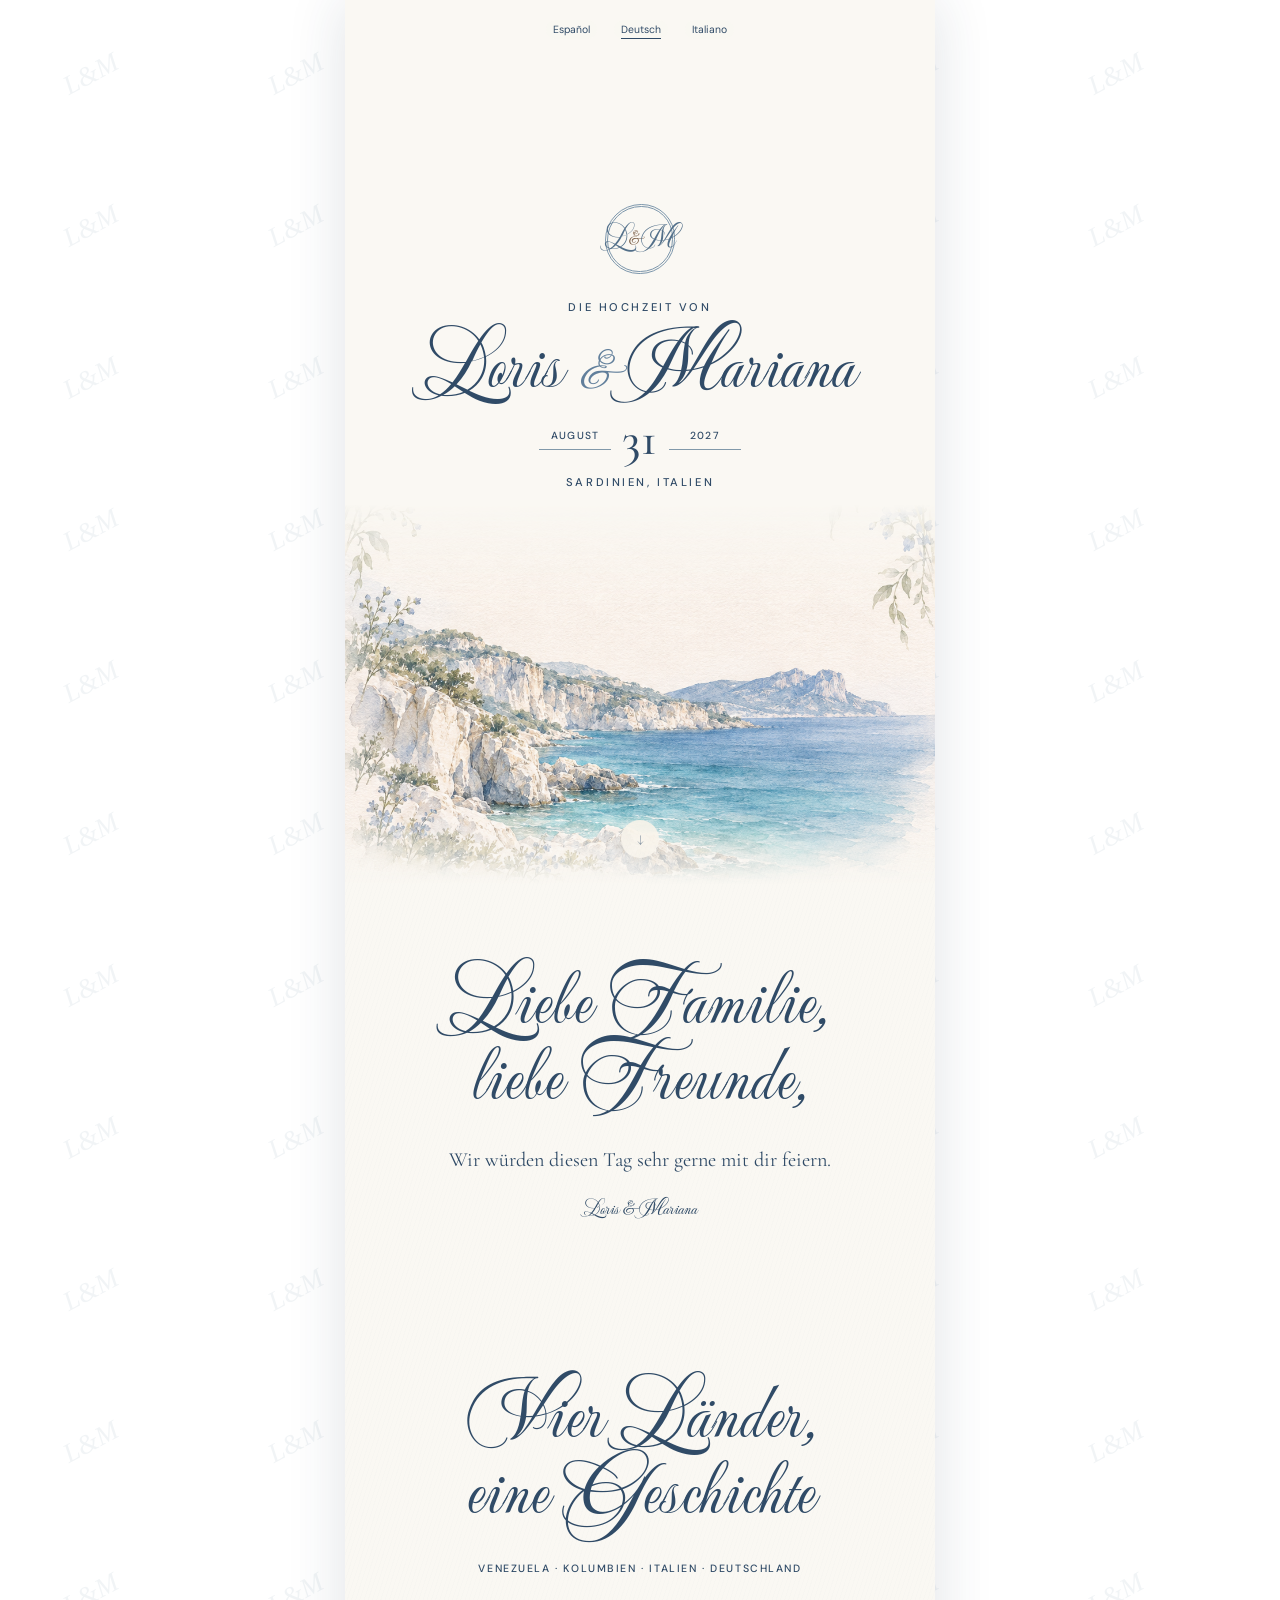
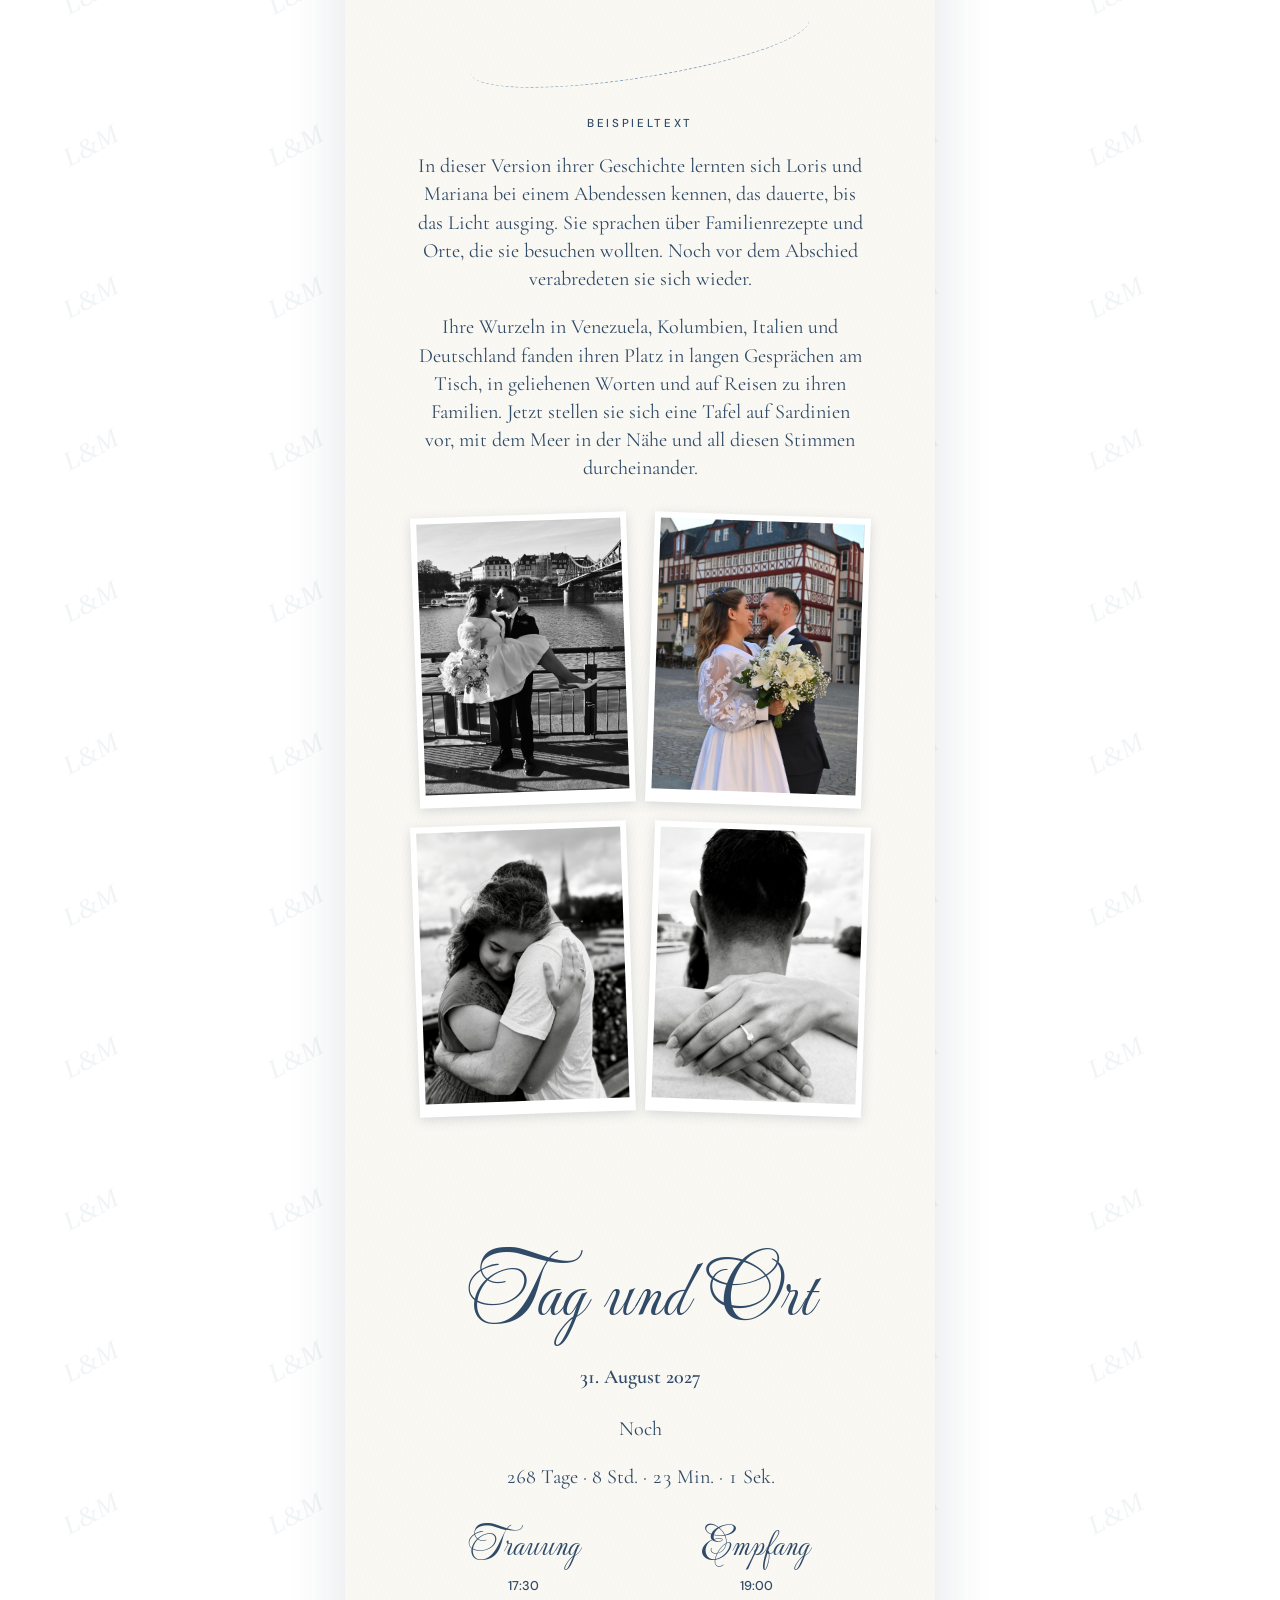
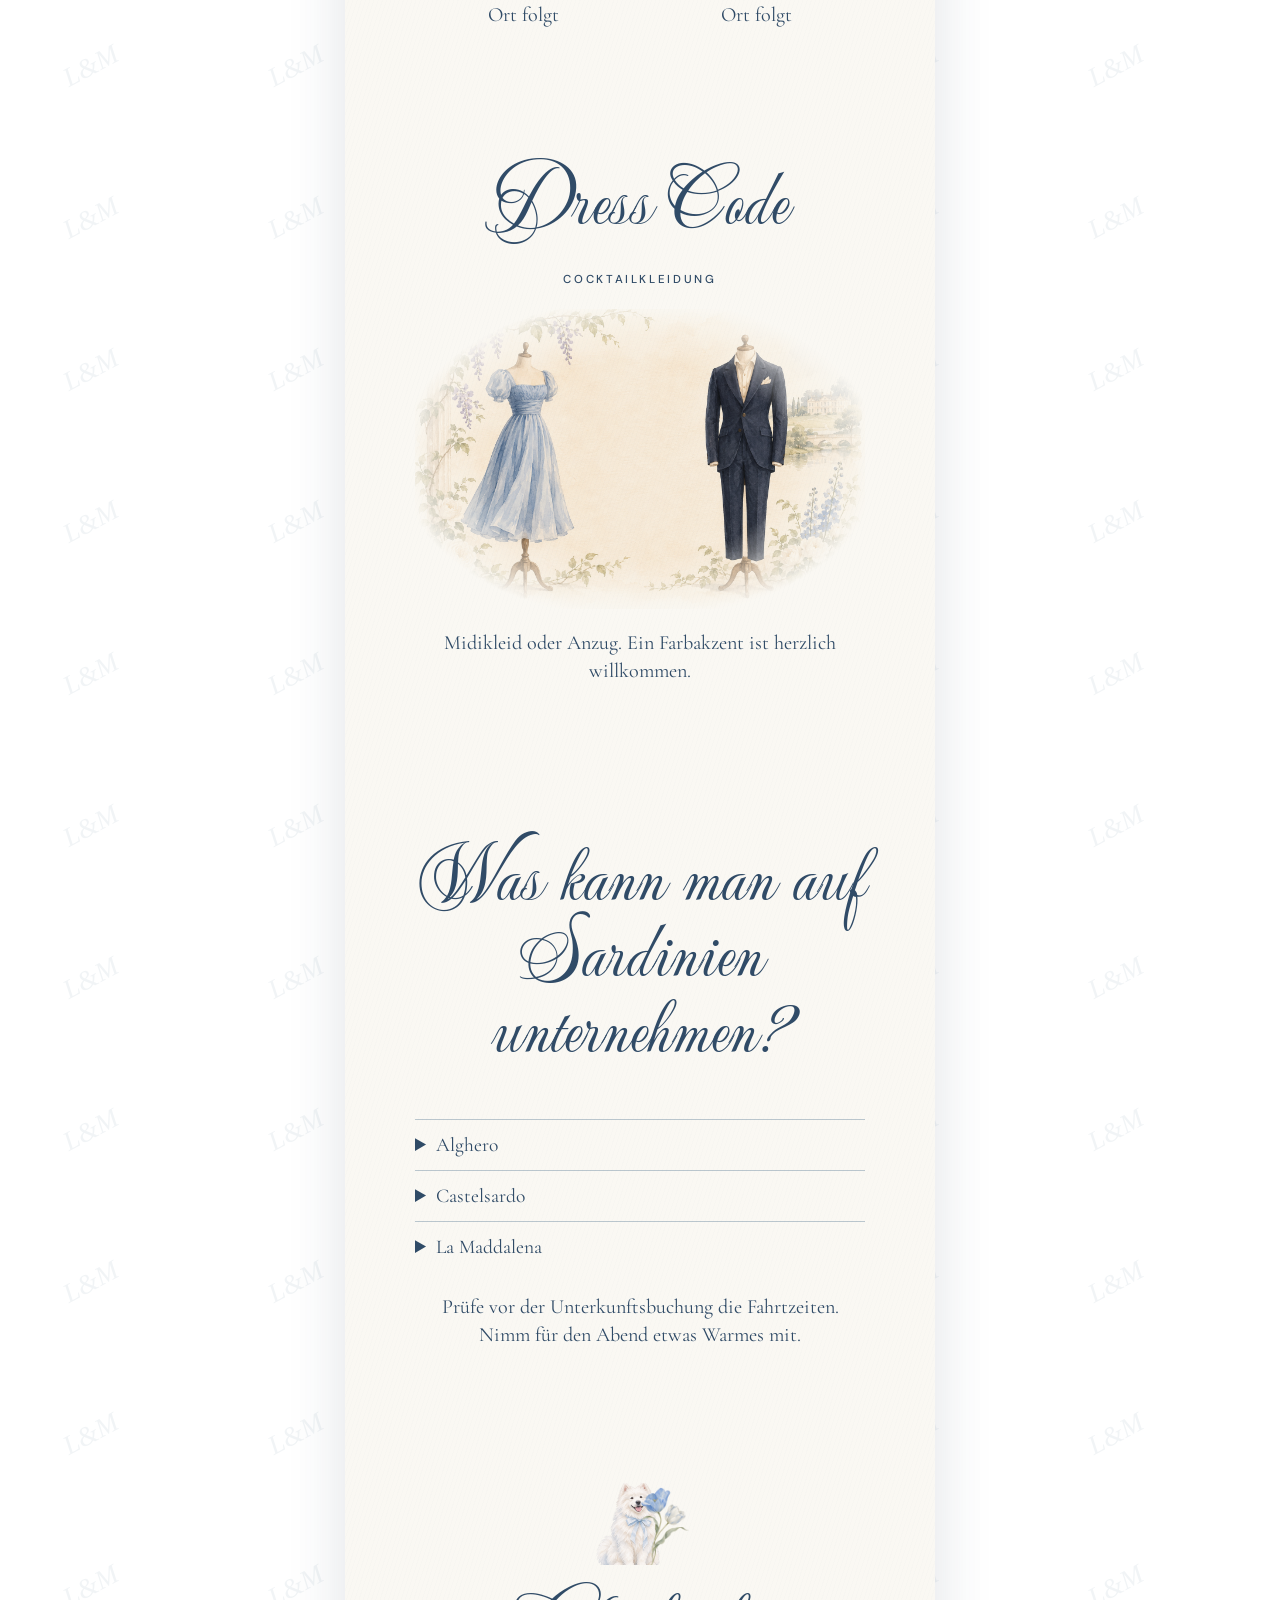
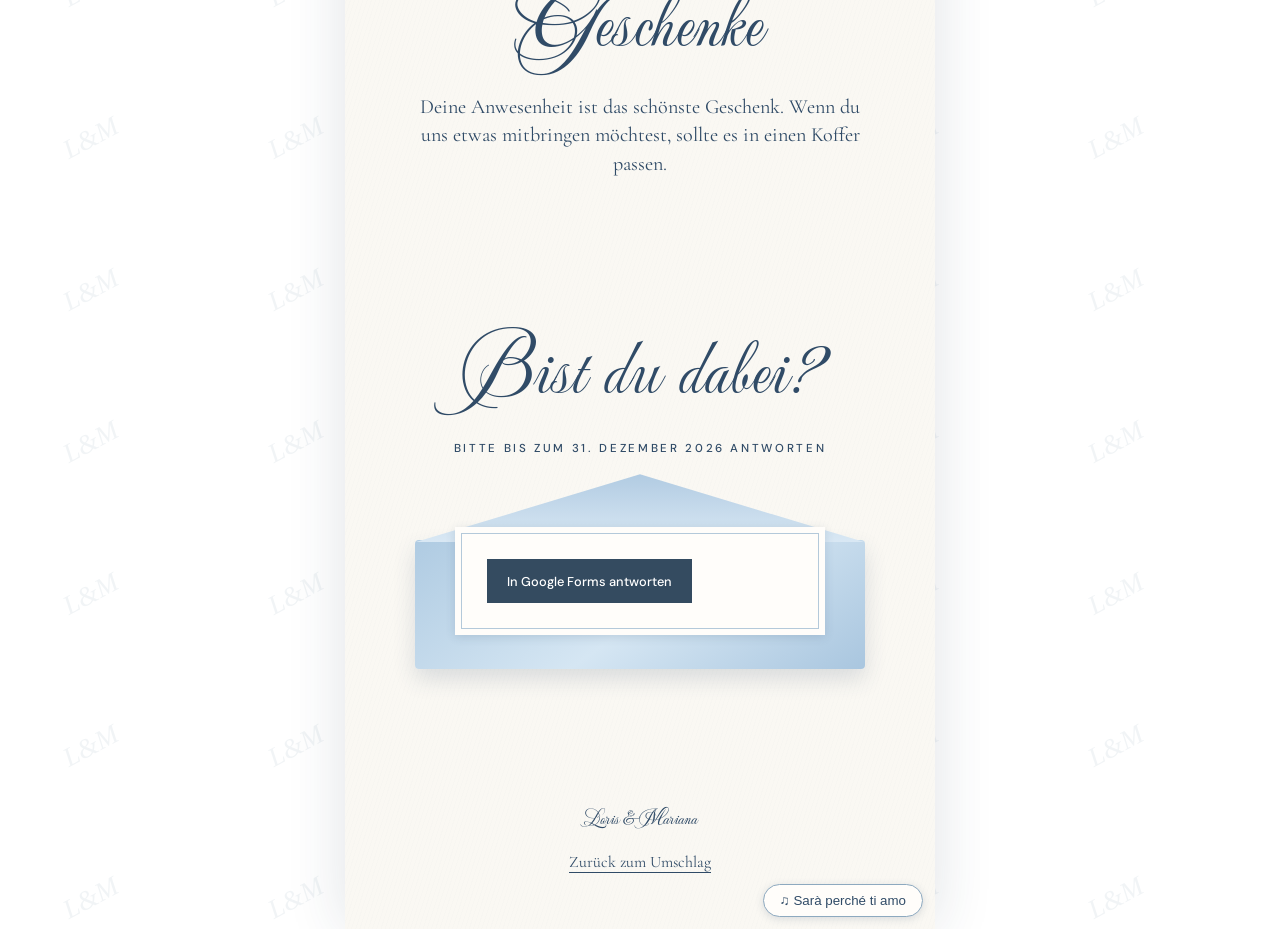
==== einladung.html @ e97ff47b "Publica la invitación de boda" ====
<!doctype html>
<html lang="de"><head><meta charset="utf-8"><meta name="viewport" content="width=device-width,initial-scale=1"><title>Loris &amp; Mariana</title><link rel="preconnect" href="https://fonts.googleapis.com"><link rel="preconnect" href="https://fonts.gstatic.com" crossorigin><link href="https://fonts.googleapis.com/css2?family=Mea+Culpa&amp;display=swap" rel="stylesheet"><link rel="stylesheet" href="estilo.css"><script src="boda-config.js" defer></script><script src="carta.js" defer></script></head>
<body><main class="letter">
<header class="hero"><nav class="languages" aria-label="ES · DE · IT"><a href="invitacion.html" lang="es">Español</a><a href="einladung.html" lang="de" aria-current="page">Deutsch</a><a href="invito.html" lang="it">Italiano</a></nav><div class="inscription"><p class="crest" aria-hidden="true">L<span class="monogram-amp">&amp;</span>M</p><p class="small">Die Hochzeit von</p><h1>Loris <i>&amp;</i> Mariana</h1><div class="date"><span>August</span><time datetime="2027-08-31">31</time><span>2027</span></div><p class="small">Sardinien, Italien</p></div><a class="scroll" href="#carta" aria-label="Einladung öffnen">↓</a></header>
<section class="panel opening-letter" id="carta"><h2>Liebe Familie, liebe Freunde,</h2><p>Wir würden diesen Tag sehr gerne mit dir feiern.</p><p class="signature">Loris &amp; Mariana</p></section>
<section class="panel story"><h2>Vier Länder, eine Geschichte</h2><p class="places">Venezuela · Kolumbien · Italien · Deutschland</p><div class="flight" aria-hidden="true"><img src="avion.png" alt=""></div><p class="small">Beispieltext</p><p>In dieser Version ihrer Geschichte lernten sich Loris und Mariana bei einem Abendessen kennen, das dauerte, bis das Licht ausging. Sie sprachen über Familienrezepte und Orte, die sie besuchen wollten. Noch vor dem Abschied verabredeten sie sich wieder.</p><p>Ihre Wurzeln in Venezuela, Kolumbien, Italien und Deutschland fanden ihren Platz in langen Gesprächen am Tisch, in geliehenen Worten und auf Reisen zu ihren Familien. Jetzt stellen sie sich eine Tafel auf Sardinien vor, mit dem Meer in der Nähe und all diesen Stimmen durcheinander.</p><div class="album"><figure><img loading="lazy" src="pareja-1.jpeg" alt="Loris &amp; Mariana"></figure><figure><img loading="lazy" src="pareja-2.jpeg" alt="Loris &amp; Mariana"></figure><figure><img loading="lazy" src="pareja-3.jpeg" alt="Loris &amp; Mariana"></figure><figure><img loading="lazy" src="pareja-4.jpeg" alt="Der Verlobungsring"></figure></div></section>
<section class="panel"><h2>Tag und Ort</h2><p class="event-date"><time datetime="2027-08-31">31. August 2027</time></p><p class="count-heading">Noch</p><p id="countdown" data-units="Tage|Std.|Min.|Sek." data-ended="Heute ist es so weit!"></p><div class="event-pair"><section><h3>Trauung</h3><time datetime="17:30">17:30</time><p>Ort folgt</p></section><section><h3>Empfang</h3><time datetime="19:00">19:00</time><p>Ort folgt</p></section></div></section>
<section class="panel"><h2>Dress Code</h2><p class="small">Cocktailkleidung</p><img class="painting" loading="lazy" src="coctel.png" alt="Cocktailkleidung"><p>Midikleid oder Anzug. Ein Farbakzent ist herzlich willkommen.</p></section>
<section class="panel"><h2>Was kann man auf Sardinien unternehmen?</h2><img class="painting" loading="lazy" src="cerdena.png" alt="Castelsardo"><details><summary>Alghero</summary><p>Spaziere durch Algheros Altstadt und an der Stadtmauer entlang.</p></details><details><summary>Castelsardo</summary><p>Besuche die Burg der Doria und den Strand von Lu Bagnu.</p></details><details><summary>La Maddalena</summary><p>Nimm dir einen Tag für die Inselgruppe. Prüfe vorher die Fährverbindungen ab Palau.</p></details><p>Prüfe vor der Unterkunftsbuchung die Fahrtzeiten. Nimm für den Abend etwas Warmes mit.</p></section>
<section class="panel gifts"><div class="lorenzo"><img src="samoyedo.png" alt="Lorenzo"><img src="tulipanes.png" alt=""></div><h2>Geschenke</h2><p>Deine Anwesenheit ist das schönste Geschenk. Wenn du uns etwas mitbringen möchtest, sollte es in einen Koffer passen.</p></section>
<section class="panel" id="rsvp"><h2>Bist du dabei?</h2><p class="small">Bitte bis zum 31. Dezember 2026 antworten</p><div class="reply-envelope"><div id="reply" class="rsvp-card"><p id="rsvp-guest" hidden></p><p id="rsvp-capacity" data-single="Einladung für eine Person" data-double="Einladung für zwei Personen"></p><a class="paper-button" id="rsvp-link" hidden>In Google Forms antworten</a><p id="reply-status">Das Formular ist verfügbar, sobald es mit Google verbunden ist.</p></div></div></section>
<footer class="panel"><p class="signature">Loris &amp; Mariana</p><a href="index.html">Zurück zum Umschlag</a></footer>
<aside class="music-inline" id="music">
  <button type="button" id="music-toggle" aria-pressed="false" aria-label="Musik" hidden><span aria-hidden="true">♫</span> Sarà perché ti amo</button>
  <audio id="soundtrack" preload="none"></audio>
</aside></main></body></html>
---- estilo.css ----
@import url('https://fonts.googleapis.com/css2?family=Explora&display=swap');
@import url('https://fonts.googleapis.com/css2?family=Cormorant+Garamond:ital,wght@0,400;0,500;1,400;1,500&family=DM+Sans:wght@400;500&display=swap');
:root { --ink:#344b60; --cream:#f8f2e7; --blue:#dce9f3; --serif:"Cormorant Garamond",Georgia,serif; --sans:"DM Sans",Arial,sans-serif; }
* { box-sizing:border-box; }
html { scroll-behavior:smooth; }
body { margin:0; min-height:100svh; color:var(--ink); background:radial-gradient(ellipse at 50% 22%,#f9f5eb,#deded5); font-family:var(--serif); }
a { color:inherit; text-underline-offset:5px; }
a:focus-visible,summary:focus-visible { outline:2px solid #3e5771; outline-offset:6px; }
.cover-page { display:grid; place-items:center; padding:18px; overflow:hidden; }
.envelope { position:relative; width:min(100%,calc((100svh - 36px)*.667),510px); aspect-ratio:2/3; background:#c0d5e6 url('sobre.png') center/cover; box-shadow:0 22px 75px #2b455540; animation:arrive .8s both; transition:transform .7s cubic-bezier(.35,.04,.28,1),opacity .68s ease; }
.skip { position:absolute; top:18px; right:17px; color:#263e55; background:#f9f5ebc9; padding:9px 11px; font: .6rem var(--sans); letter-spacing:.13em; text-transform:uppercase; text-decoration:none; z-index:1; }
.opening { position:absolute; inset:0; display:block; text-decoration:none; }
.seal { position:absolute; left:50%; top:56%; translate:-50% -50%; width:clamp(64px,19%,106px); aspect-ratio:1; display:grid; place-content:center; grid-auto-flow:column; align-items:center; border:4px double #7d9cb5; border-radius:47% 53% 49% 46%; background:radial-gradient(circle at 30% 20%,#d9e6ef,#a6bfd3 65%,#789ab5); color:#39566e; box-shadow:0 5px 12px #344b6066,inset 0 0 0 5px #bad0df; font-size:clamp(1.4rem,5vw,2.3rem); font-style:italic; rotate:-8deg; transition:scale .3s,opacity .4s,rotate .45s; }
.seal span { font-size:.55em; padding-inline:.06em; }
.opening:hover .seal,.opening:focus-visible .seal { scale:1.08; }
.caption { position:absolute; top:70%; left:50%; translate:-50% 0; white-space:nowrap; background:#f8f2e7c9; border:1px solid #f8f2e7; padding:8px 15px; font:500 .66rem var(--sans); text-transform:uppercase; letter-spacing:.17em; }
.opening-now .envelope { transform:scale(1.17) translateY(6%); opacity:0; }
.opening-now .seal { scale:1.4; rotate:12deg; opacity:0; }
.letter { max-width:590px; margin:auto; background:var(--cream); box-shadow:0 0 55px #253b5024; animation:unfold .9s cubic-bezier(.2,.65,.22,1) both; }
.hero { position:relative; aspect-ratio:2/3; text-align:center; background:var(--cream) url('jardin.png') center/cover; container-type:inline-size; }
.inscription { position:absolute; top:23%; inset-inline:5%; animation:arrive 1s .17s both; }
.crest { margin:0 auto .9em; display:grid; place-content:center; width:2.6em; aspect-ratio:1; border:3px double #7d97ac; border-radius:52% 48% 50% 49%; font-size:clamp(1.2rem,5cqw,2rem); color:#526f89; }
.small { font:500 clamp(.58rem,1.9cqw,.72rem)/1.5 var(--sans); text-transform:uppercase; letter-spacing:.23em; }
h1 { margin:.08em 0 .21em; font-size:clamp(2.55rem,12cqw,4.9rem); font-weight:500; line-height:.95; }
h1 i { font-size:.66em; color:#617f9b; }
.date { display:flex; justify-content:center; align-items:center; gap:1em; font:500 clamp(.57rem,1.75cqw,.74rem) var(--sans); letter-spacing:.13em; text-transform:uppercase; }
.date span { min-width:7em; padding-bottom:.6em; border-bottom:1px solid #8199aa; }
.date time { font:500 clamp(2rem,8cqw,3.1rem)/1 var(--serif); }
.scroll { position:absolute; bottom:3%; left:50%; translate:-50%; display:grid; place-content:center; width:38px; aspect-ratio:1; border-radius:50%; background:#f8f2e7e8; text-decoration:none; }
.panel { position:relative; padding:clamp(45px,12vw,80px) clamp(24px,9vw,70px); text-align:center; border-top:1px solid #7d97ac55; }
.panel::after { content:""; position:absolute; inset:10px; border:1px solid #7895ad55; pointer-events:none; }
.panel h2 { font-size:clamp(2.45rem,8vw,3.7rem); font-weight:500; line-height:.95; margin:.22em 0 .43em; }
.panel p:not(.small,.crest) { font-size:1.26rem; line-height:1.4; }
.blue { background:var(--blue); }
.signature { font-style:italic; }
.schedule { margin:1.8rem auto 0; max-width:285px; font-size:1.23rem; }
.schedule div { display:grid; grid-template-columns:4em 1fr; padding:.65em 0; border-top:1px solid #67849c70; text-align:left; }
.schedule dd { margin:0; }
details { border-top:1px solid #67849c70; padding:13px 0; text-align:left; }
summary { cursor:pointer; font-size:1.22rem; }
@keyframes arrive { from { opacity:0; transform:translateY(12px); } to { opacity:1; transform:none; } }
@keyframes unfold { from { opacity:0; transform:translateY(38px) scale(.97); } to { opacity:1; transform:none; } }
@supports (animation-timeline: view()) {
  .panel > * { animation:arrive linear both; animation-timeline:view(); animation-range:entry 0% cover 25%; }
}
@media (prefers-reduced-motion:reduce) { *,*::before,*::after { animation:none!important; transition:none!important; scroll-behavior:auto!important; } }

.envelope { animation-fill-mode:backwards; perspective:850px; }
.envelope::before { content:""; position:absolute; inset:0; pointer-events:none; background:url('sobre.png') center/cover; clip-path:polygon(0 0,100% 0,100% 23%,50% 57%,0 23%); transform-origin:50% 0; transition:transform .68s cubic-bezier(.4,.05,.22,1),filter .68s; }
.envelope::after { content:""; position:absolute; inset:0; pointer-events:none; z-index:-1; background:url('jardin.png') center/cover; clip-path:polygon(0 0,100% 0,100% 23%,50% 57%,0 23%); opacity:0; transition:opacity .35s; }
.opening-now .envelope::before { transform:rotateX(105deg); filter:brightness(1.08); }
.opening-now .envelope::after { opacity:1; }

.cover-page { background:#fff; padding:clamp(22px,6vw,70px); }
.envelope {
  width:min(100%,calc((100svh - clamp(44px,12vw,140px)) * .667),460px);
  min-width:min(100%,180px);
  border-radius:4px;
}
.envelope::before { border-radius:inherit; }
.story { background:linear-gradient(#f8f2e7,#edf3f8 48%,#f8f2e7); }
.flight { position:relative; width:min(320px,100%); height:115px; margin:0 auto; }
.flight::before {
  content:""; position:absolute; inset:24% 12% 22%;
  border-bottom:1px dashed #8aa6bf; border-radius:50%; transform:rotate(-9deg);
}
.flight img {
  position:absolute; top:0; left:0; width:35%; height:100%; object-fit:contain;
  animation:fly 8s ease-in-out infinite;
}
@keyframes fly {
  0%,100% { transform:translate(18%,20%) rotate(-9deg); }
  48%,55% { transform:translate(168%,-12%) rotate(-11deg); }
}
.panel .places { font:500 .67rem/1.7 var(--sans); text-transform:uppercase; letter-spacing:.16em; }
.companion { background:radial-gradient(ellipse at 50% 52%,#e3edf5,var(--cream) 66%); }
.samoyed { margin:0 auto; width:min(250px,80%); }
.samoyed img {
  display:block; width:100%; height:auto; transform-origin:50% 92%;
  animation:breathe 4.5s ease-in-out infinite;
}
@keyframes breathe {
  0%,100% { transform:scale(1) rotate(-1deg); }
  50% { transform:scale(1.018,1.028) rotate(2deg); }
}

body,.cover-page {
  background:#fff url("data:image/svg+xml,%3Csvg xmlns='http://www.w3.org/2000/svg' width='205' height='152'%3E%3Ctext x='60' y='89' transform='rotate(-28 77 74)' fill='%23617f9b' fill-opacity='.085' font-family='Georgia' font-style='italic' font-size='27'%3EL%26amp;M%3C/text%3E%3C/svg%3E");
}
.envelope { width:min(100%,calc((100svh - 46px) * 1.5),670px); aspect-ratio:3/2; }
.seal { width:clamp(46px,15%,95px); top:57%; }
.caption { top:76%; }
.flight { width:100%; overflow:hidden; --plane-width:clamp(65px,25%,112px); }
.flight img { width:var(--plane-width); left:calc(-1 * var(--plane-width)); animation:flight-pass 2.4s linear infinite; }
@keyframes flight-pass {
  from { left:calc(-1 * var(--plane-width)); transform:translateY(14px) rotate(-6deg); }
  to { left:100%; transform:translateY(-13px) rotate(-6deg); }
}
.gifts .little-dog { position:absolute; right:8%; top:15px; width:clamp(52px,14vw,87px); transform-origin:50% 92%; animation:breathe 4.5s ease-in-out infinite; }
.painting { display:block; width:100%; height:auto; margin:20px auto; mix-blend-mode:multiply; }
#reply { margin:1.5rem auto 0; max-width:370px; text-align:left; }
#reply label { display:block; margin:.75rem 0; font-size:1.14rem; }
#reply input:not([type=radio]), #reply textarea { display:block; width:100%; margin-top:.3rem; padding:.7rem; border:1px solid #7895ad; color:inherit; background:#fffdf8; font:1rem var(--sans); }
#reply fieldset { border:1px solid #7895ad; }
.paper-button { cursor:pointer; padding:.85rem 1.25rem; color:#fff; background:#344b60; border:0; font:500 .8rem var(--sans); }
#reply #reply-status { font-size:.9rem; font-family:var(--sans); }
#player iframe { display:block; border:0; width:100%; height:152px; margin:.8rem 0; }
@media (prefers-reduced-motion:reduce) { .flight img { left:calc(50% - var(--plane-width)/2); } }

.envelope,.envelope::before { background-image:url('sobre-horizontal.png'); }
.envelope::before,.envelope::after { clip-path:polygon(0 0,100% 0,50% 59%); }
.gifts .little-dog { top:37px; right:clamp(12px,9%,54px); animation:peek 5s ease-in-out infinite; }
@keyframes peek {
  0%,100% { transform:translate(2px,3px) rotate(4deg); }
  48% { transform:translate(-5px,-3px) rotate(-7deg) scale(1.025); }
}

:root { --cream:#fbfaf7; --ink:#304b67; }
.hero { background-color:#eaf3fc; background-blend-mode:soft-light; }
.inscription h1 { font-size:clamp(2.45rem,11cqw,4.6rem); }
.letter { background:#fbfaf7; }
.languages { display:flex; flex-wrap:wrap; justify-content:center; gap:.7rem 1.5rem; padding:1rem; border-bottom:1px solid #86a4bc55; }
.languages a { font:.73rem var(--sans); text-decoration:none; }
.languages [aria-current] { text-decoration:underline; }
.panel,.panel.blue,.panel.story {
  background:radial-gradient(ellipse at 2% 0%,#dae9f48c,transparent 51%),
    radial-gradient(ellipse at 100% 98%,#dcecf78c,transparent 56%),
    repeating-linear-gradient(108deg,#637c9405 0 1px,transparent 1px 4px),#fbfaf7;
  border-top:0;
  overflow:hidden;
}
.panel::after { inset:0 13px; border-block:0; }
.panel::before {
  content:""; position:absolute; top:12px; left:16px; width:76px; height:104px;
  background:url('tulipanes.png') center/contain no-repeat; pointer-events:none;
  opacity:.65; transform-origin:50% 85%; animation:sway 7s ease-in-out infinite;
}
.panel:nth-of-type(even)::before { left:auto; right:16px; animation-delay:-3s; }
.panel > :not(.flight,.lorenzo) { position:relative; }
.panel h2 { font-style:italic; }
.panel h3 { font-size:1.9rem; font-weight:500; margin-top:1.4em; }
.panel p.places { font:500 .66rem/1.6 var(--sans); letter-spacing:.15em; }
.album { display:grid; grid-template-columns:repeat(2,minmax(0,1fr)); gap:clamp(9px,3vw,19px); margin:2rem 0 .4rem; }
.album figure { margin:0; padding:6px 6px 13px; background:#fff; box-shadow:0 3px 12px #344b602e; rotate:-2deg; }
.album figure:nth-child(even) { rotate:2deg; }
.album img { display:block; width:100%; aspect-ratio:3/4; object-fit:cover; }
.painting { border-radius:48% 49% 16% 15% / 8% 8% 6% 6%; }
.lorenzo { position:relative; width:108px; height:82px; margin:0 auto .45rem; overflow:hidden; }
.lorenzo img { position:absolute; bottom:-9px; left:9px; width:71px; animation:peek 5s ease-in-out infinite; }
.lorenzo img+img { left:51px; bottom:-4px; width:55px; animation:sway 5s ease-in-out infinite; transform-origin:50% 90%; }
@keyframes sway { 0%,100% { transform:rotate(-4deg); } 50% { transform:rotate(5deg); } }
.music-dock { position:fixed; z-index:5; right:12px; bottom:12px; border:1px solid #86a4bc95; padding:0; border-radius:20px; background:#f8fbff; box-shadow:0 3px 16px #304b6729; }
.music-dock summary { list-style:none; width:44px; height:44px; display:grid; place-items:center; }
.music-dock summary::-webkit-details-marker { display:none; }
.music-dock[open] { width:min(340px,calc(100% - 24px)); padding:0 12px 12px; }
.music-dock a { display:block; font:.74rem var(--sans); }
#player iframe { height:200px; margin:0 0 .6rem; }

.letter {
  background: repeating-linear-gradient(108deg,#637c9404 0 1px,transparent 1px 4px),#faf8f3;
}
.hero {
  background: #faf8f3 url('portada-cerdena.png') center/cover no-repeat;
  mask-image: linear-gradient(#000 0 91%, transparent 100%);
}
.languages {
  position:absolute; z-index:2; inset:12px 0 auto; border:none;
  padding:8px; gap:17px; background:none;
}
.languages a {
  color:#304b67; background:#faf8f3d9; border-radius:12px;
  padding:3px 7px; font-size:.65rem;
}
.panel,.panel.blue,.panel.story { background:transparent; padding-block:clamp(32px,8vw,57px); }
.panel::after { content:none; }
.panel::before { opacity:.43; width:clamp(46px,12%,70px); }
.painting { mask-image:radial-gradient(ellipse at center,#000 47%,transparent 76%); border-radius:0; }
.music-inline { display:flex; justify-content:center; }
#music-toggle:not([hidden]) {
  display:block; margin:0 auto 26px; border:1px solid #8da9bf; color:var(--ink);
  background:transparent; border-radius:20px; padding:8px 16px; cursor:pointer;
}


.hero { background:#faf8f3; isolation:isolate; }
.hero::before {
  content:""; position:absolute; inset:57% 0 0; z-index:-1;
  background:url('portada-cerdena.png') center bottom / 100% auto no-repeat;
  mask-image:linear-gradient(transparent,#000 27%);
}
.panel::before { content:none; }
.inscription h1,.panel h2,.event-pair h3,.signature {
  font-family:"Explora", "Cormorant Garamond", Georgia, serif;
  font-style:normal; font-weight:400;
}
.inscription h1 { font-size:clamp(3rem,13cqw,5.9rem); }
.panel h2 { font-size:clamp(3.2rem,10vw,5rem); }
.event-pair { display:grid; grid-template-columns:repeat(auto-fit,minmax(130px,1fr)); gap:1rem; margin-top:1.6rem; }
.event-pair h3 { margin:0 0 .3rem; font-size:2.35rem; }
.event-pair time { font:500 .8rem var(--sans); }
.event-pair section p { margin:.4rem 0 0; }
.reply-envelope {
  position:relative; isolation:isolate; margin:83px auto 0; padding:1px clamp(12px,5vw,36px) 34px;
  background:linear-gradient(144deg,#afcbe2,#d5e6f3 53%,#a9c6df);
  border-radius:4px; box-shadow:0 10px 22px #304b6729;
}
.reply-envelope::before {
  content:""; position:absolute; z-index:-1; inset:-66px 0 auto; height:68px;
  background:linear-gradient(#b1cbe2,#d9e8f4); clip-path:polygon(0 100%,50% 0,100% 100%);
}
.reply-envelope #reply {
  background:#fffdfa; outline:1px solid #b4c9da; outline-offset:-7px;
  margin:-14px auto 0; padding:clamp(17px,5vw,32px);
  box-shadow:0 2px 9px #304b6729;
}
.music-inline { position:fixed; inset:auto 12px 12px auto; z-index:5; }
#music-toggle:not([hidden]) { margin:0; background:#fffdfa; box-shadow:0 2px 8px #304b6729; }
#music-toggle[aria-pressed="true"] span { font-size:0; }
#music-toggle[aria-pressed="true"] span::after { content:"Ⅱ"; font-size:1rem; }

@font-face { font-family:"Enchanting Script"; src:local("Enchanting Script"),url("enchanting-script.woff2") format("woff2"); font-display:swap; }
.inscription h1,.panel h2,.event-pair h3,.signature { font-family:"Enchanting Script","Andalucia","Cormorant Garamond",Georgia,serif; font-style:italic; }

.inscription h1,.panel h2,.event-pair h3,.signature {
  font-family:"Mea Culpa","Cormorant Garamond",Georgia,serif;
  font-style:normal;
}
#countdown { font-variant-numeric:tabular-nums; }

.crest,.seal,.seal span { font-family:"Mea Culpa","Cormorant Garamond",Georgia,serif; font-style:normal; }
.crest { font-size:clamp(1.45rem,6cqw,2.5rem); }

.reply-envelope .rsvp-card { text-align:center; }
.rsvp-card .paper-button:not([hidden]) { display:inline-block; text-decoration:none; }
.rsvp-card [hidden] { display:none !important; }
#rsvp-guest { font-weight:600; }
#rsvp-capacity:empty { display:none; }

.crest,.seal {
  display:flex;
  justify-content:center;
  align-items:center;
  line-height:1;
  gap:.03em;
}
.crest { width:clamp(48px,12cqw,70px); font-size:clamp(1.15rem,4.8cqw,1.8rem); }
.seal { font-size:clamp(1rem,4.5vw,1.9rem); }
.crest .monogram-amp,.seal .monogram-amp { font-size:.62em; color:#73563e; padding:0; }
.panel .event-date { font-weight:600; margin:.25rem 0 1.5rem; }
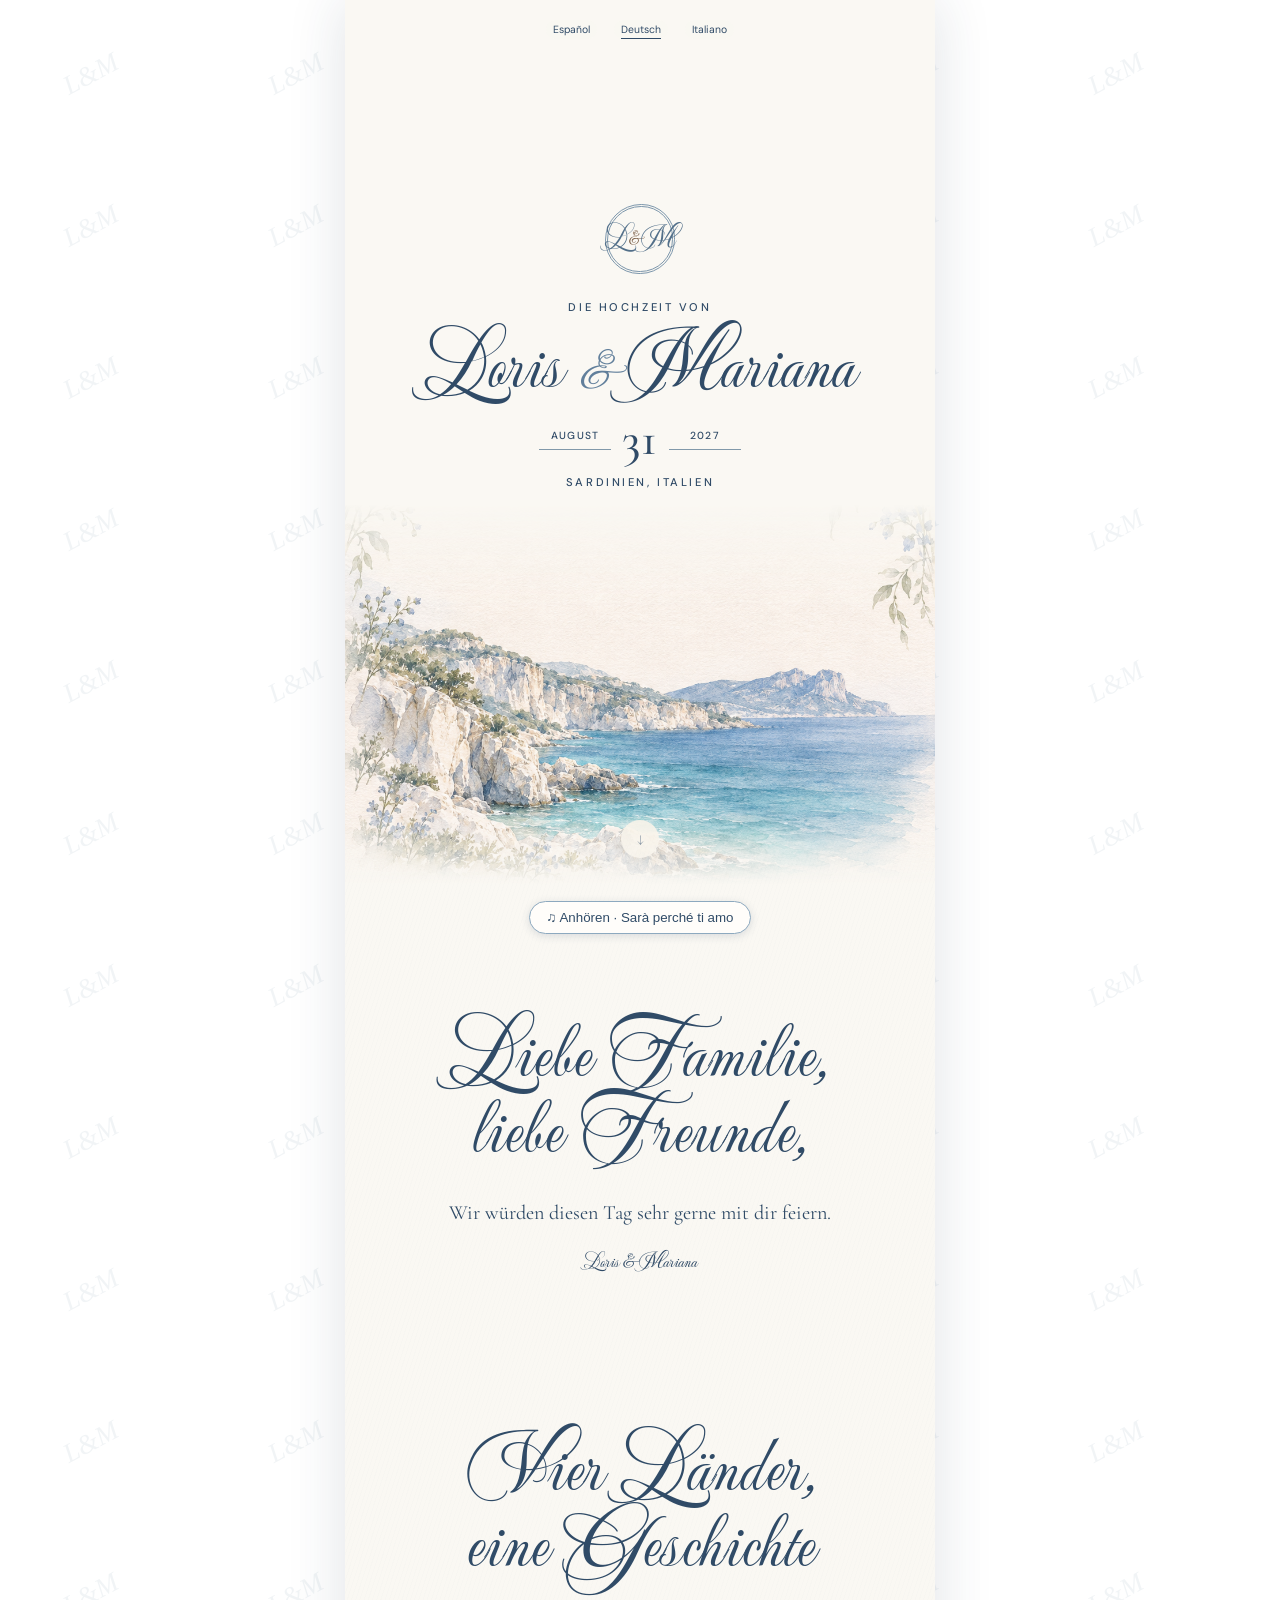
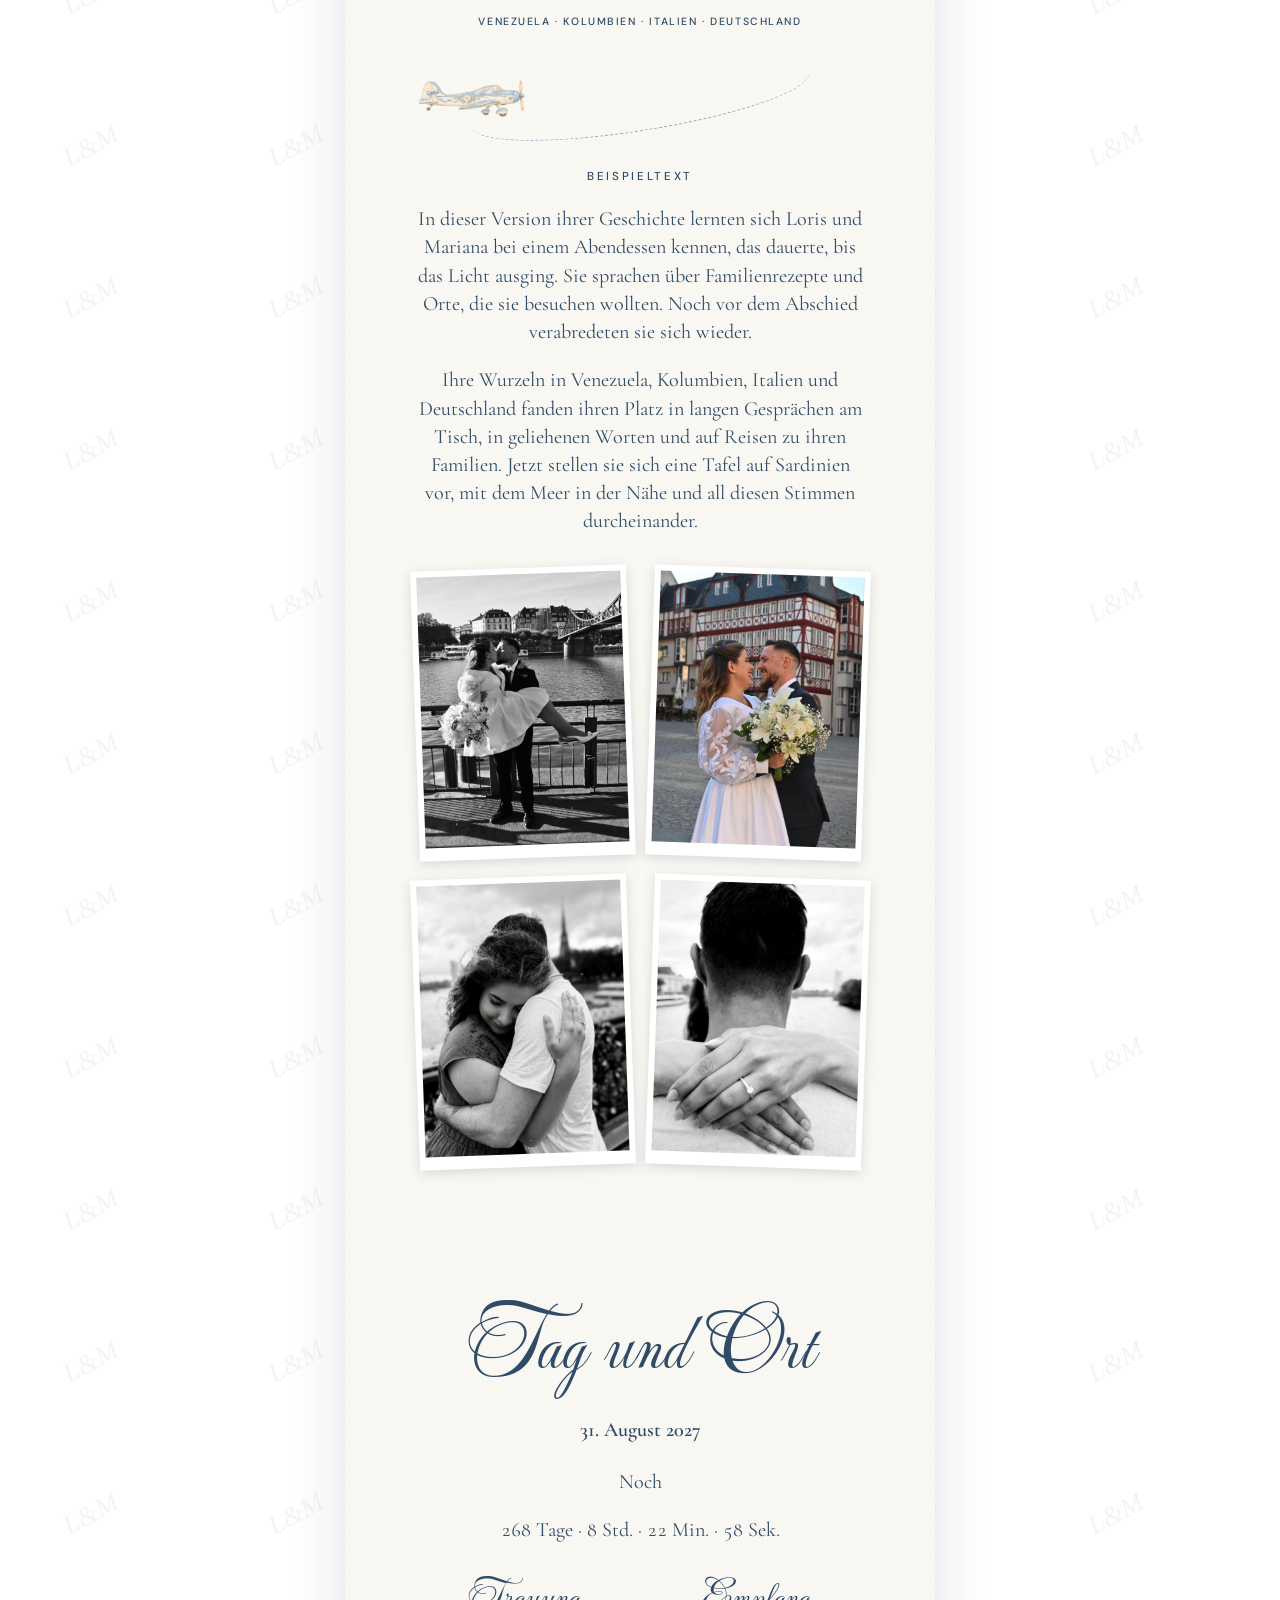
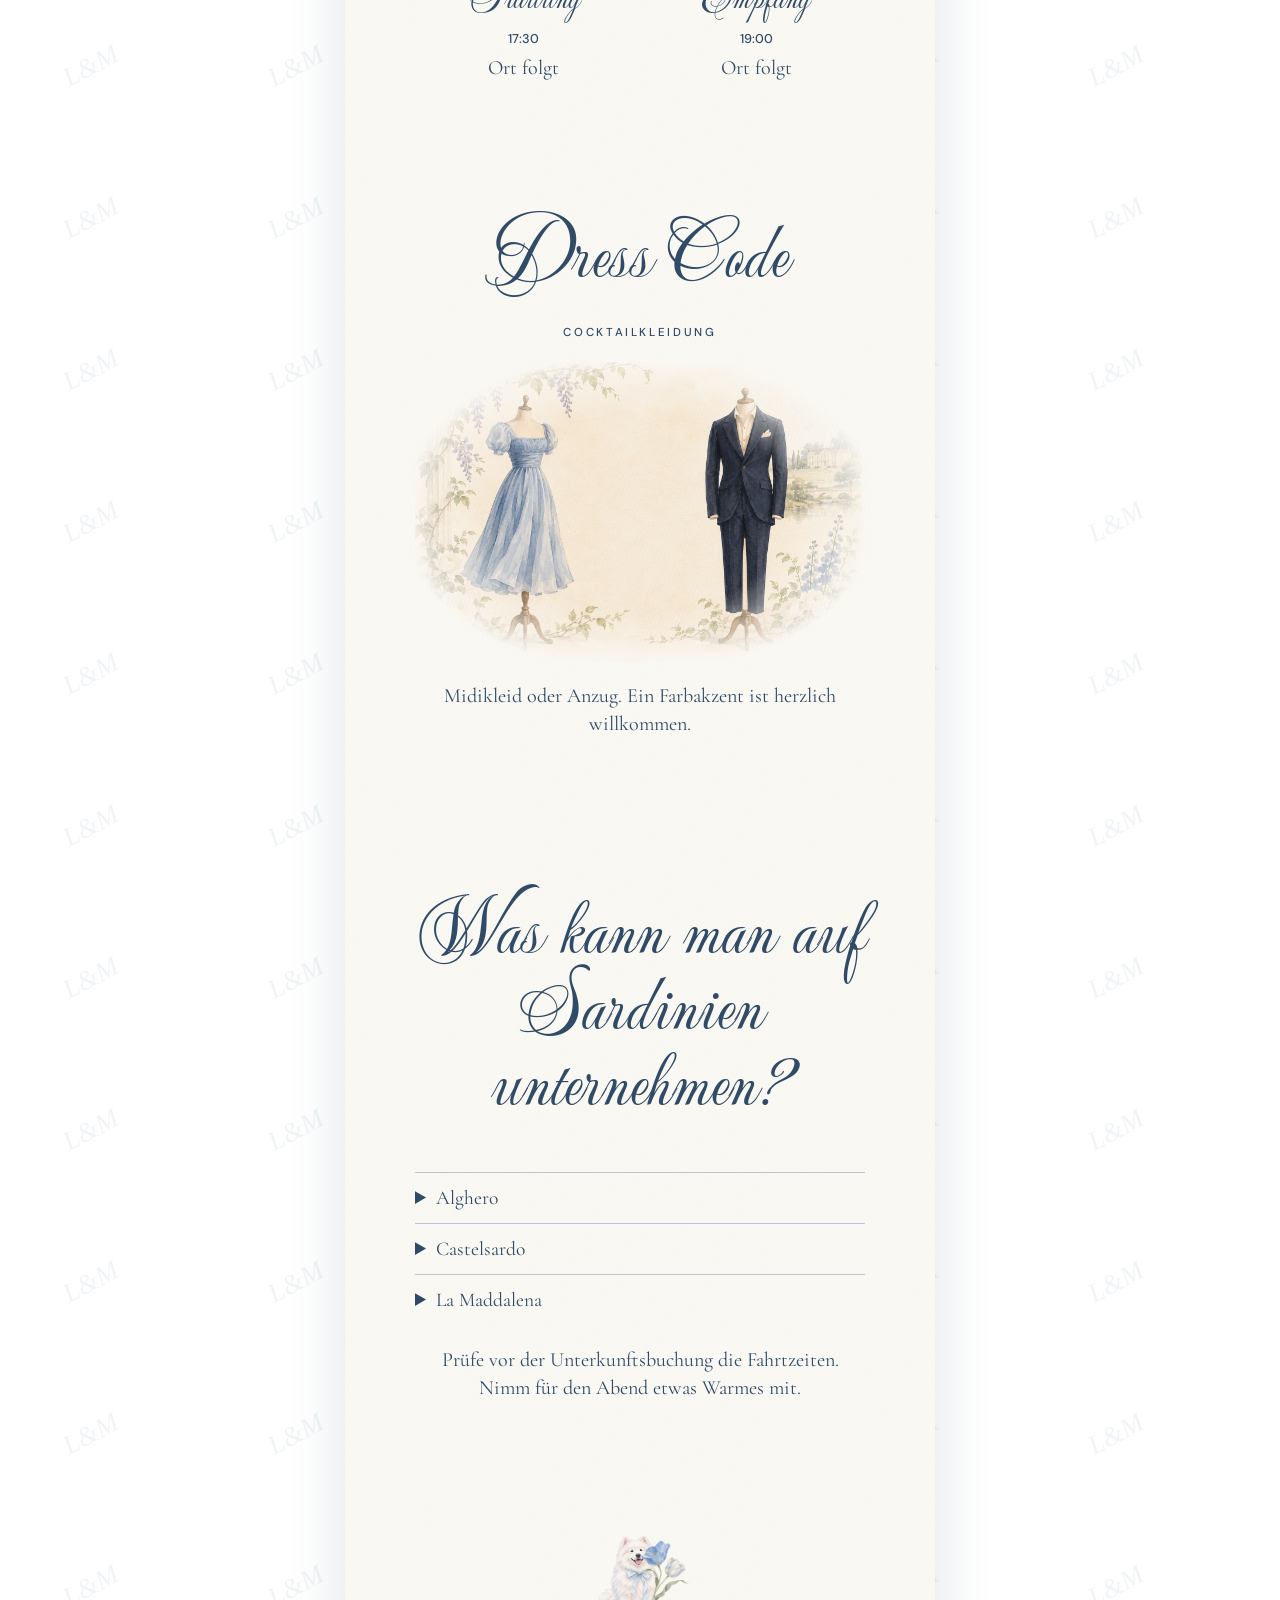
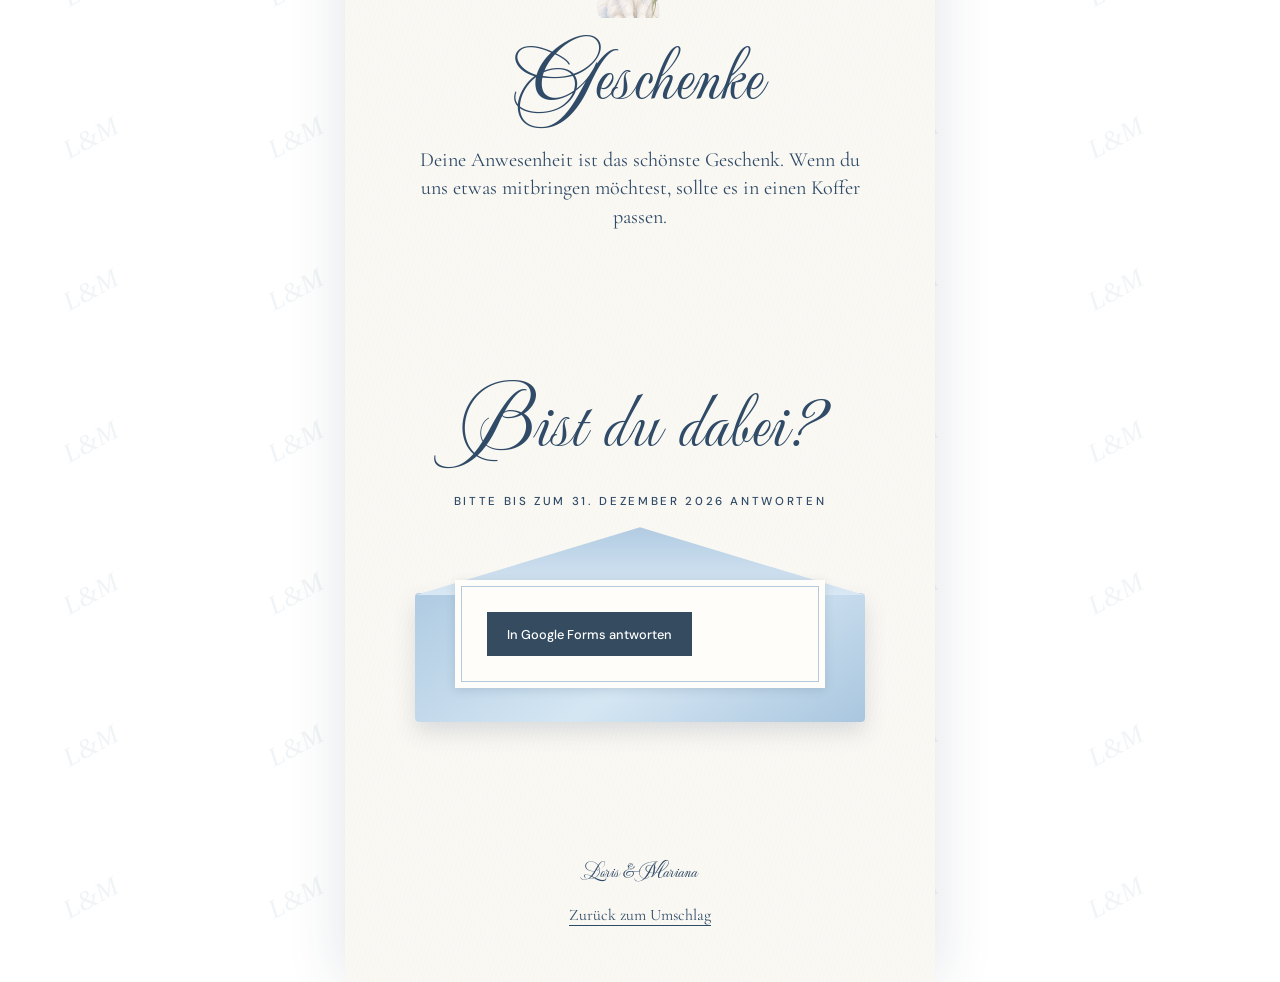
==== commit 6c7d2ba0: "Muestra el control de música debajo de la portada" ====
--- a/einladung.html
+++ b/einladung.html
@@ -1,7 +1,10 @@
 <!doctype html>
-<html lang="de"><head><meta charset="utf-8"><meta name="viewport" content="width=device-width,initial-scale=1"><title>Loris &amp; Mariana</title><link rel="preconnect" href="https://fonts.googleapis.com"><link rel="preconnect" href="https://fonts.gstatic.com" crossorigin><link href="https://fonts.googleapis.com/css2?family=Mea+Culpa&amp;display=swap" rel="stylesheet"><link rel="stylesheet" href="estilo.css"><script src="boda-config.js" defer></script><script src="carta.js" defer></script></head>
+<html lang="de"><head><meta charset="utf-8"><meta name="viewport" content="width=device-width,initial-scale=1"><title>Loris &amp; Mariana</title><link rel="preconnect" href="https://fonts.googleapis.com"><link rel="preconnect" href="https://fonts.gstatic.com" crossorigin><link href="https://fonts.googleapis.com/css2?family=Mea+Culpa&amp;display=swap" rel="stylesheet"><link rel="stylesheet" href="estilo.css?v=audio-2"><script src="boda-config.js" defer></script><script src="carta.js?v=audio-2" defer></script></head>
 <body><main class="letter">
-<header class="hero"><nav class="languages" aria-label="ES · DE · IT"><a href="invitacion.html" lang="es">Español</a><a href="einladung.html" lang="de" aria-current="page">Deutsch</a><a href="invito.html" lang="it">Italiano</a></nav><div class="inscription"><p class="crest" aria-hidden="true">L<span class="monogram-amp">&amp;</span>M</p><p class="small">Die Hochzeit von</p><h1>Loris <i>&amp;</i> Mariana</h1><div class="date"><span>August</span><time datetime="2027-08-31">31</time><span>2027</span></div><p class="small">Sardinien, Italien</p></div><a class="scroll" href="#carta" aria-label="Einladung öffnen">↓</a></header>
+<header class="hero"><nav class="languages" aria-label="ES · DE · IT"><a href="invitacion.html" lang="es">Español</a><a href="einladung.html" lang="de" aria-current="page">Deutsch</a><a href="invito.html" lang="it">Italiano</a></nav><div class="inscription"><p class="crest" aria-hidden="true">L<span class="monogram-amp">&amp;</span>M</p><p class="small">Die Hochzeit von</p><h1>Loris <i>&amp;</i> Mariana</h1><div class="date"><span>August</span><time datetime="2027-08-31">31</time><span>2027</span></div><p class="small">Sardinien, Italien</p></div><a class="scroll" href="#carta" aria-label="Einladung öffnen">↓</a></header><aside class="music-inline" id="music">
+  <button type="button" id="music-toggle" aria-pressed="false" hidden><span aria-hidden="true">♫</span> <span class="music-action" data-play="Anhören" data-pause="Pausieren">Anhören</span> · Sarà perché ti amo</button>
+  <audio id="soundtrack" preload="none"></audio>
+</aside>
 <section class="panel opening-letter" id="carta"><h2>Liebe Familie, liebe Freunde,</h2><p>Wir würden diesen Tag sehr gerne mit dir feiern.</p><p class="signature">Loris &amp; Mariana</p></section>
 <section class="panel story"><h2>Vier Länder, eine Geschichte</h2><p class="places">Venezuela · Kolumbien · Italien · Deutschland</p><div class="flight" aria-hidden="true"><img src="avion.png" alt=""></div><p class="small">Beispieltext</p><p>In dieser Version ihrer Geschichte lernten sich Loris und Mariana bei einem Abendessen kennen, das dauerte, bis das Licht ausging. Sie sprachen über Familienrezepte und Orte, die sie besuchen wollten. Noch vor dem Abschied verabredeten sie sich wieder.</p><p>Ihre Wurzeln in Venezuela, Kolumbien, Italien und Deutschland fanden ihren Platz in langen Gesprächen am Tisch, in geliehenen Worten und auf Reisen zu ihren Familien. Jetzt stellen sie sich eine Tafel auf Sardinien vor, mit dem Meer in der Nähe und all diesen Stimmen durcheinander.</p><div class="album"><figure><img loading="lazy" src="pareja-1.jpeg" alt="Loris &amp; Mariana"></figure><figure><img loading="lazy" src="pareja-2.jpeg" alt="Loris &amp; Mariana"></figure><figure><img loading="lazy" src="pareja-3.jpeg" alt="Loris &amp; Mariana"></figure><figure><img loading="lazy" src="pareja-4.jpeg" alt="Der Verlobungsring"></figure></div></section>
 <section class="panel"><h2>Tag und Ort</h2><p class="event-date"><time datetime="2027-08-31">31. August 2027</time></p><p class="count-heading">Noch</p><p id="countdown" data-units="Tage|Std.|Min.|Sek." data-ended="Heute ist es so weit!"></p><div class="event-pair"><section><h3>Trauung</h3><time datetime="17:30">17:30</time><p>Ort folgt</p></section><section><h3>Empfang</h3><time datetime="19:00">19:00</time><p>Ort folgt</p></section></div></section>
@@ -10,10 +13,7 @@
 <section class="panel gifts"><div class="lorenzo"><img src="samoyedo.png" alt="Lorenzo"><img src="tulipanes.png" alt=""></div><h2>Geschenke</h2><p>Deine Anwesenheit ist das schönste Geschenk. Wenn du uns etwas mitbringen möchtest, sollte es in einen Koffer passen.</p></section>
 <section class="panel" id="rsvp"><h2>Bist du dabei?</h2><p class="small">Bitte bis zum 31. Dezember 2026 antworten</p><div class="reply-envelope"><div id="reply" class="rsvp-card"><p id="rsvp-guest" hidden></p><p id="rsvp-capacity" data-single="Einladung für eine Person" data-double="Einladung für zwei Personen"></p><a class="paper-button" id="rsvp-link" hidden>In Google Forms antworten</a><p id="reply-status">Das Formular ist verfügbar, sobald es mit Google verbunden ist.</p></div></div></section>
 <footer class="panel"><p class="signature">Loris &amp; Mariana</p><a href="index.html">Zurück zum Umschlag</a></footer>
-<aside class="music-inline" id="music">
-  <button type="button" id="music-toggle" aria-pressed="false" aria-label="Musik" hidden><span aria-hidden="true">♫</span> Sarà perché ti amo</button>
-  <audio id="soundtrack" preload="none"></audio>
-</aside></main></body></html>
+</main></body></html>
 
 
 
@@ -24,3 +24,4 @@
 
 
 
+
--- a/estilo.css
+++ b/estilo.css
@@ -41,7 +41,7 @@
 @keyframes arrive { from { opacity:0; transform:translateY(12px); } to { opacity:1; transform:none; } }
 @keyframes unfold { from { opacity:0; transform:translateY(38px) scale(.97); } to { opacity:1; transform:none; } }
 @supports (animation-timeline: view()) {
-  .panel > * { animation:arrive linear both; animation-timeline:view(); animation-range:entry 0% cover 25%; }
+  .panel > :not(.flight,.lorenzo) { animation:arrive linear both; animation-timeline:view(); animation-range:entry 0% cover 25%; }
 }
 @media (prefers-reduced-motion:reduce) { *,*::before,*::after { animation:none!important; transition:none!important; scroll-behavior:auto!important; } }
 
@@ -247,3 +247,24 @@
 .seal { font-size:clamp(1rem,4.5vw,1.9rem); }
 .crest .monogram-amp,.seal .monogram-amp { font-size:.62em; color:#73563e; padding:0; }
 .panel .event-date { font-weight:600; margin:.25rem 0 1.5rem; }
+
+.intro-cover[hidden],.letter[hidden] { display:none; }
+.lorenzo img:first-child { transform-origin:50% 90%; animation:lorenzo-nudge 2.8s ease-in-out infinite; }
+@keyframes lorenzo-nudge {
+  0%,100% { transform:translate(2px,3px) rotate(5deg); }
+  47% { transform:translate(-8px,-7px) rotate(-11deg) scale(1.04); }
+}
+.flight img { left:0; animation:fly-across 2.8s linear infinite; }
+@keyframes fly-across {
+  from { left:0; transform:translate(-100%,12px) rotate(-6deg); }
+  to { left:100%; transform:translate(0,-12px) rotate(-6deg); }
+}
+@media (prefers-reduced-motion:reduce) {
+  .flight img { left:calc(50% - var(--plane-width)/2); }
+}
+
+.intro-cover { width:100%; display:grid; justify-items:center; }
+
+.music-inline { position:relative; inset:auto; padding:16px 12px 4px; }
+#music-toggle[aria-pressed="true"] .music-action { font-size:inherit; }
+#music-toggle[aria-pressed="true"] .music-action::after { content:none; }
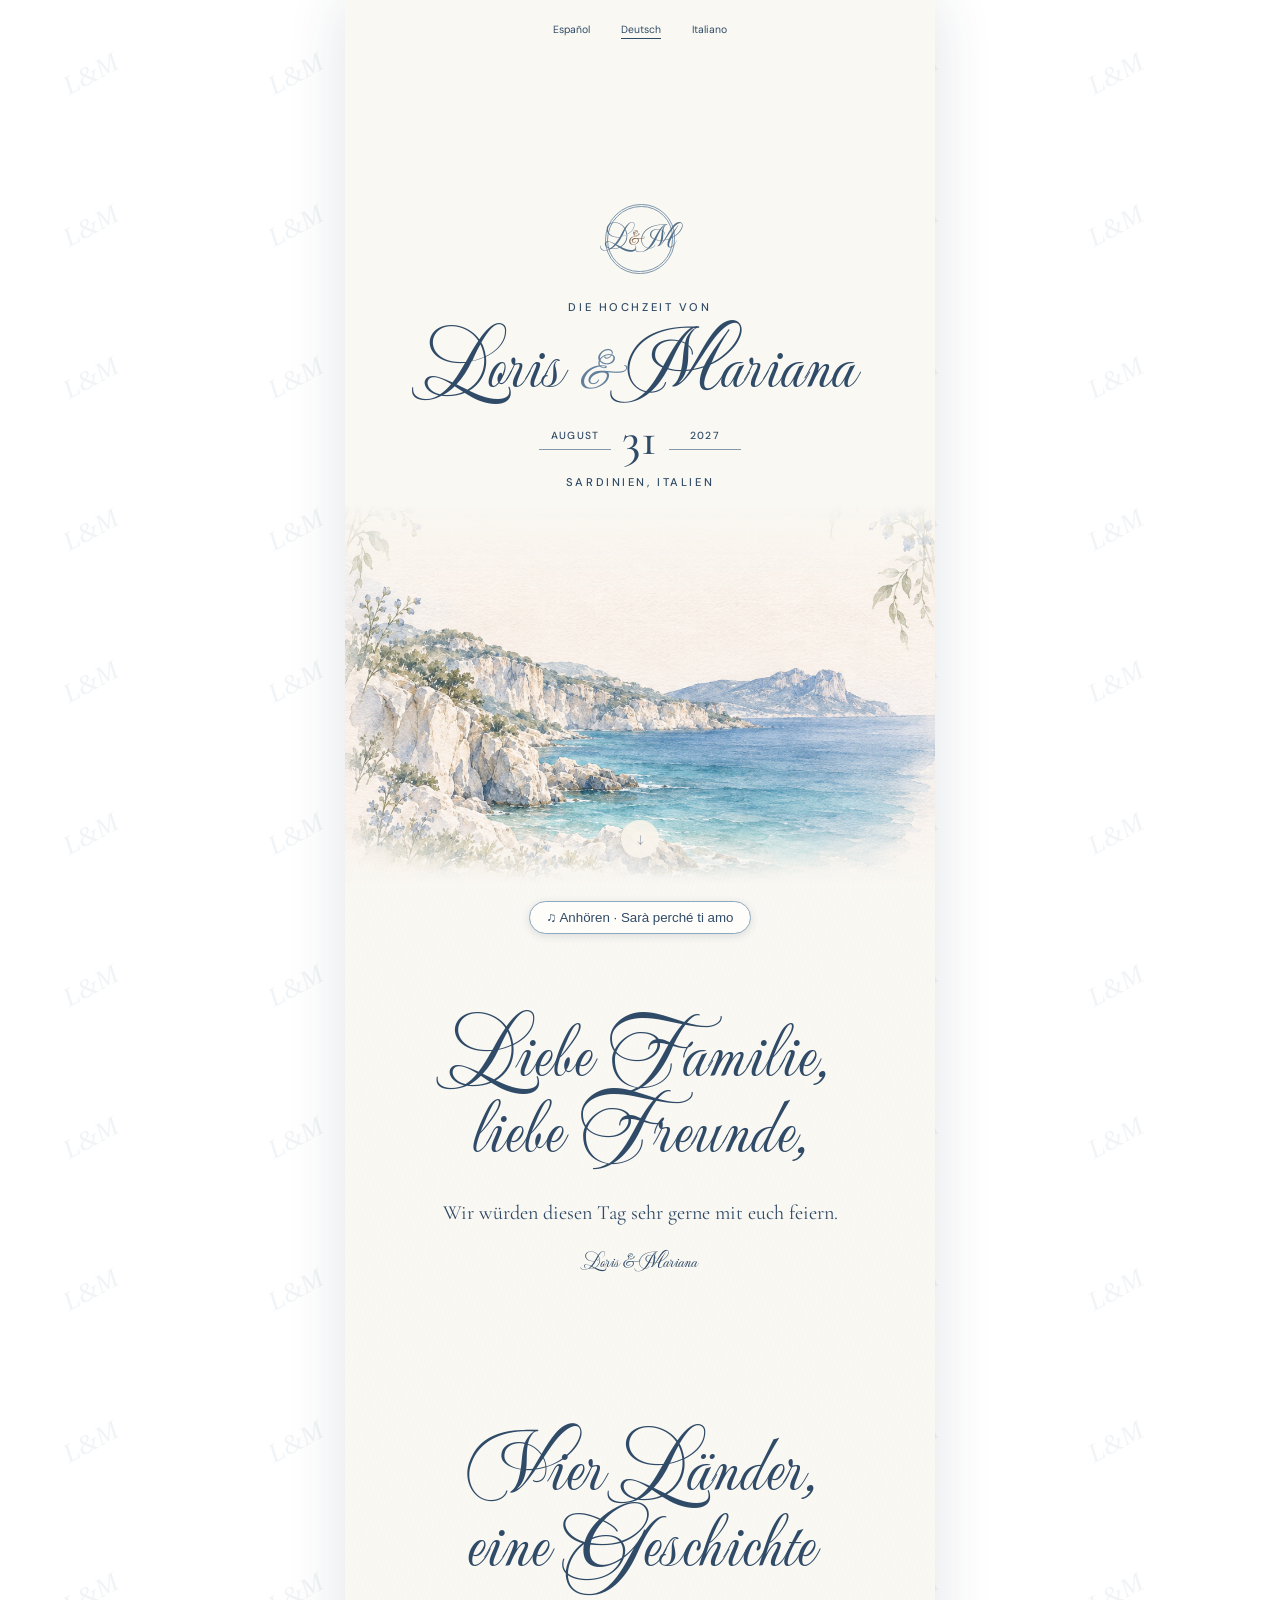
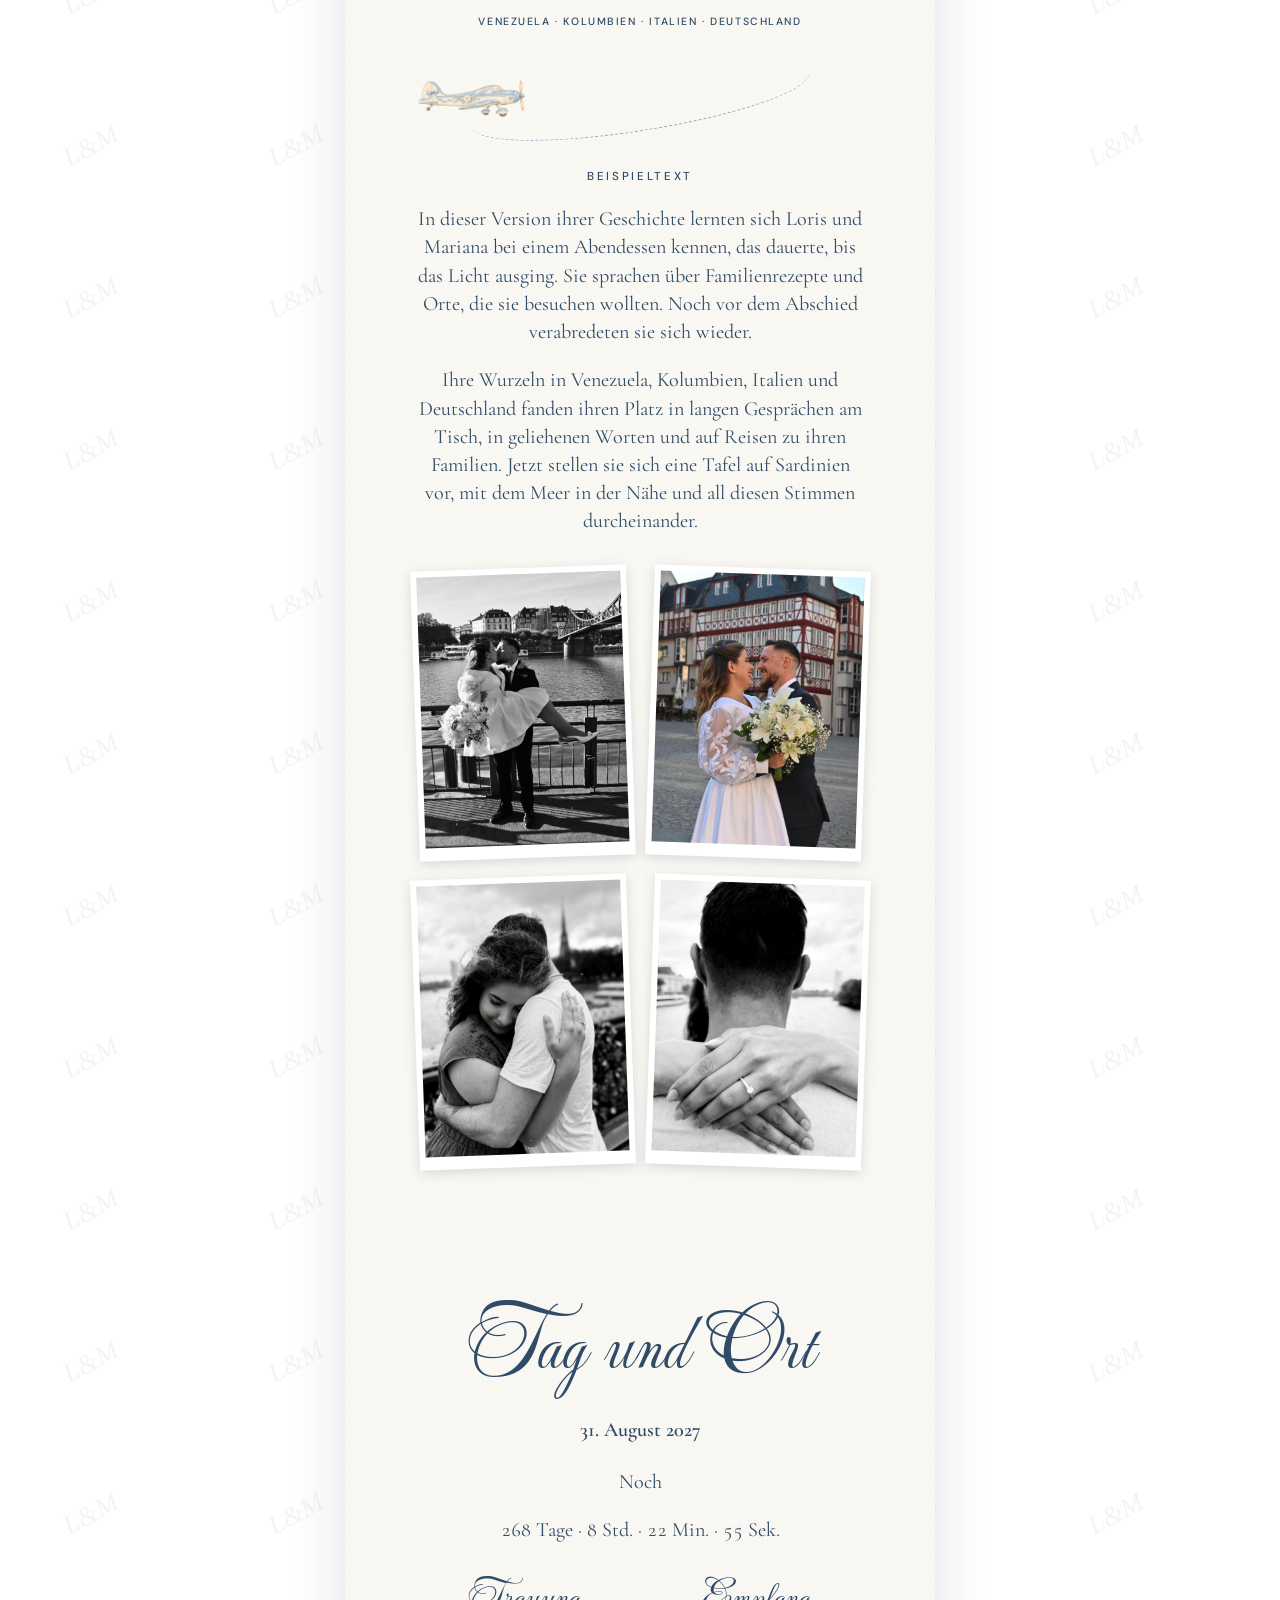
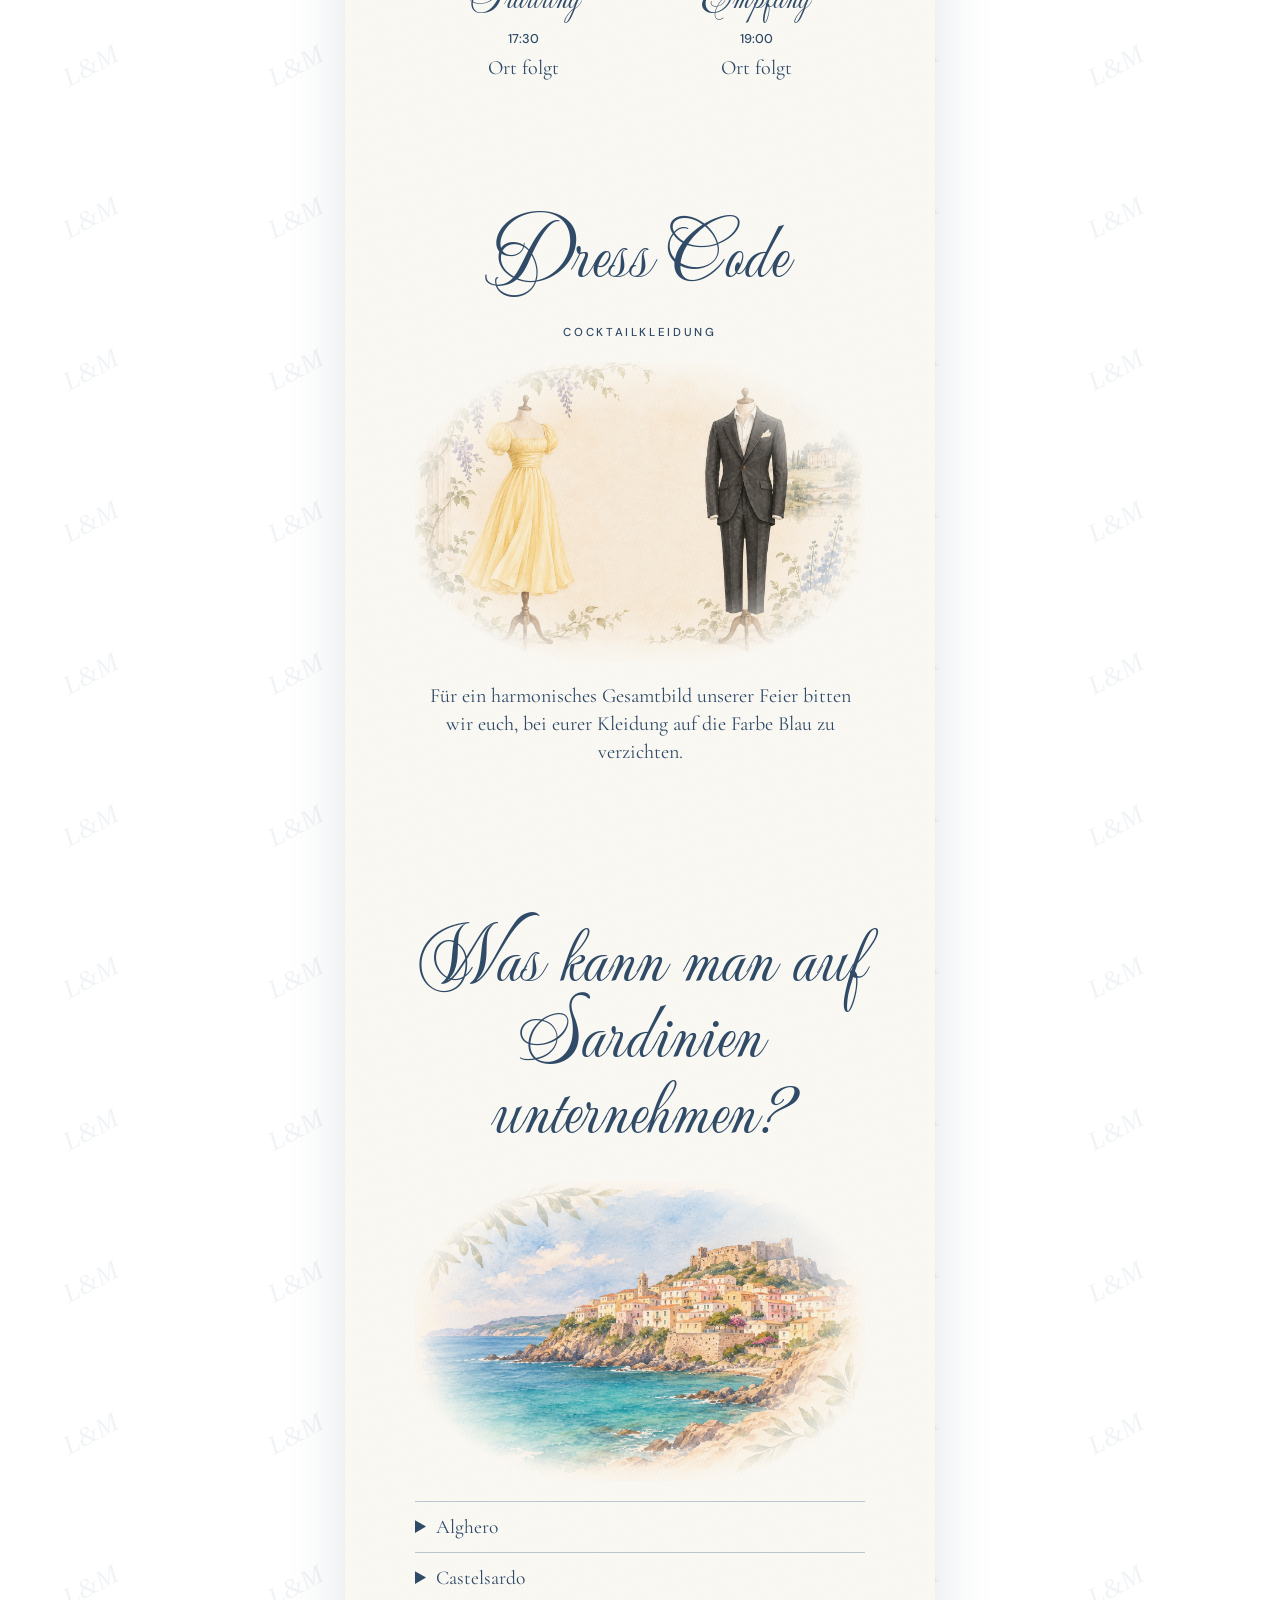
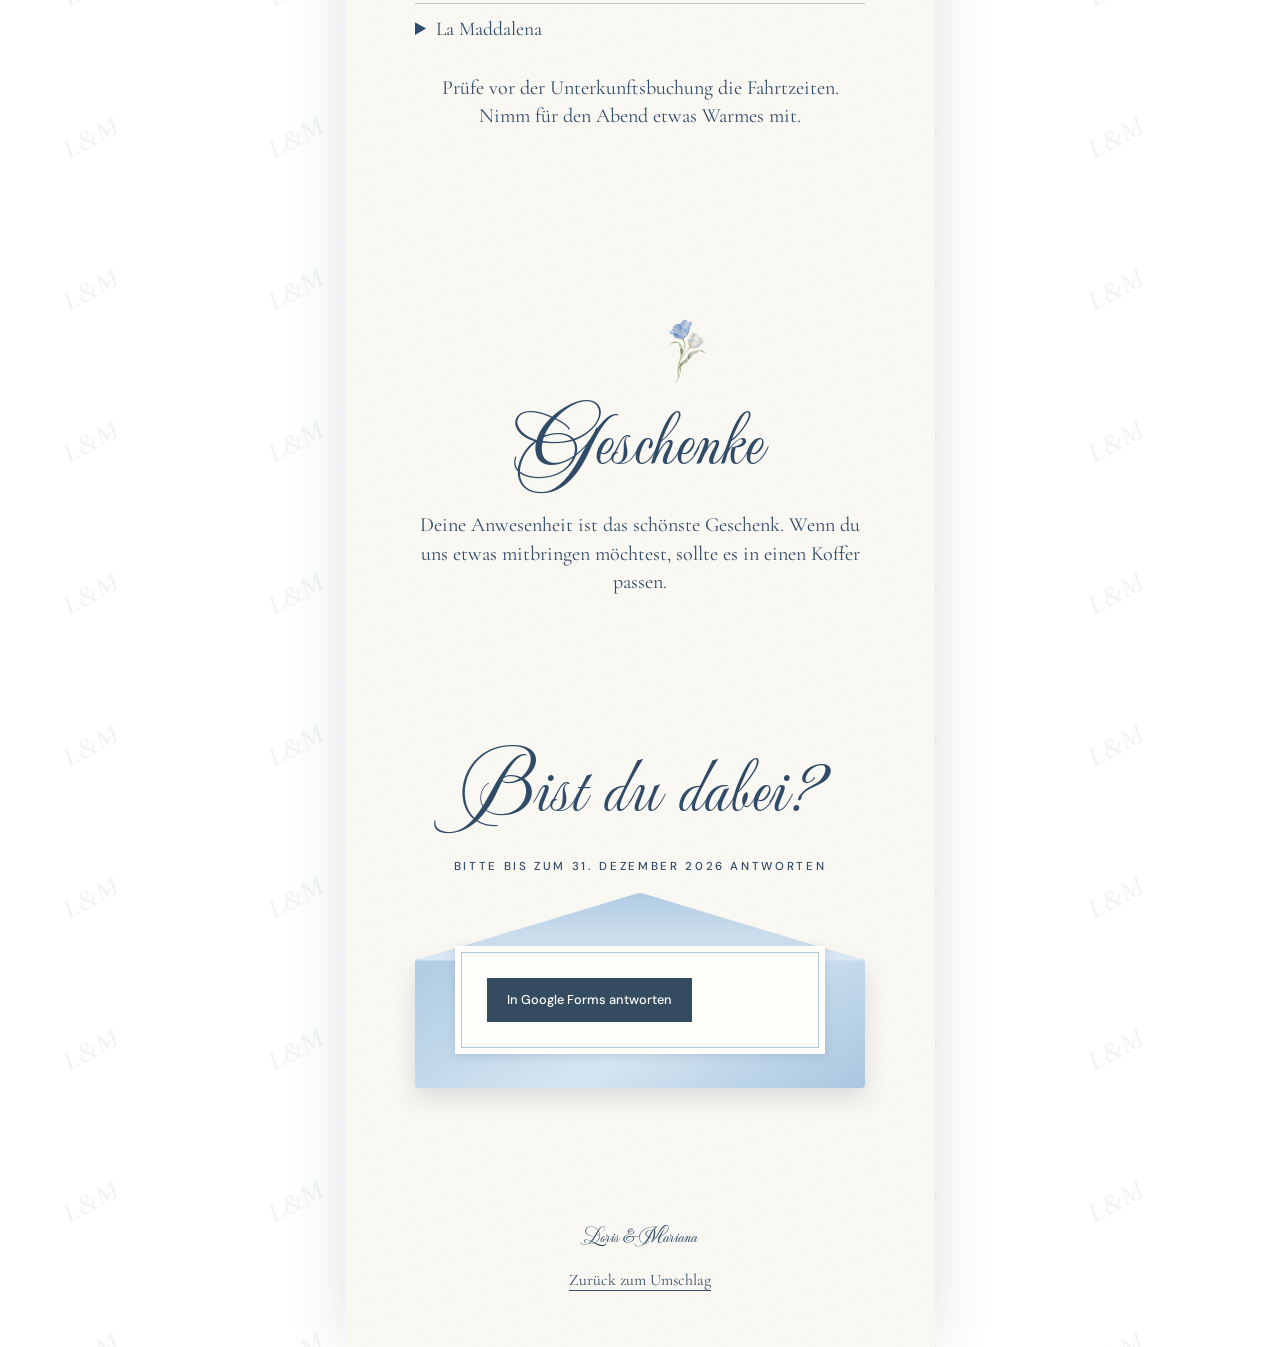
==== commit 487c3a44: "Actualiza el vestuario y anima las poses de Lorenzo" ====
--- a/einladung.html
+++ b/einladung.html
@@ -1,16 +1,16 @@
-<!doctype html>
-<html lang="de"><head><meta charset="utf-8"><meta name="viewport" content="width=device-width,initial-scale=1"><title>Loris &amp; Mariana</title><link rel="preconnect" href="https://fonts.googleapis.com"><link rel="preconnect" href="https://fonts.gstatic.com" crossorigin><link href="https://fonts.googleapis.com/css2?family=Mea+Culpa&amp;display=swap" rel="stylesheet"><link rel="stylesheet" href="estilo.css?v=audio-2"><script src="boda-config.js" defer></script><script src="carta.js?v=audio-2" defer></script></head>
+﻿<!doctype html>
+<html lang="de"><head><meta charset="utf-8"><meta name="viewport" content="width=device-width,initial-scale=1"><title>Loris &amp; Mariana</title><link rel="preconnect" href="https://fonts.googleapis.com"><link rel="preconnect" href="https://fonts.gstatic.com" crossorigin><link href="https://fonts.googleapis.com/css2?family=Mea+Culpa&amp;display=swap" rel="stylesheet"><link rel="stylesheet" href="estilo.css?v=lorenzo-3"><script src="boda-config.js" defer></script><script src="carta.js?v=lorenzo-3" defer></script></head>
 <body><main class="letter">
 <header class="hero"><nav class="languages" aria-label="ES · DE · IT"><a href="invitacion.html" lang="es">Español</a><a href="einladung.html" lang="de" aria-current="page">Deutsch</a><a href="invito.html" lang="it">Italiano</a></nav><div class="inscription"><p class="crest" aria-hidden="true">L<span class="monogram-amp">&amp;</span>M</p><p class="small">Die Hochzeit von</p><h1>Loris <i>&amp;</i> Mariana</h1><div class="date"><span>August</span><time datetime="2027-08-31">31</time><span>2027</span></div><p class="small">Sardinien, Italien</p></div><a class="scroll" href="#carta" aria-label="Einladung öffnen">↓</a></header><aside class="music-inline" id="music">
   <button type="button" id="music-toggle" aria-pressed="false" hidden><span aria-hidden="true">♫</span> <span class="music-action" data-play="Anhören" data-pause="Pausieren">Anhören</span> · Sarà perché ti amo</button>
   <audio id="soundtrack" preload="none"></audio>
 </aside>
-<section class="panel opening-letter" id="carta"><h2>Liebe Familie, liebe Freunde,</h2><p>Wir würden diesen Tag sehr gerne mit dir feiern.</p><p class="signature">Loris &amp; Mariana</p></section>
+<section class="panel opening-letter" id="carta"><h2>Liebe Familie, liebe Freunde,</h2><p>Wir würden diesen Tag sehr gerne mit euch feiern.</p><p class="signature">Loris &amp; Mariana</p></section>
 <section class="panel story"><h2>Vier Länder, eine Geschichte</h2><p class="places">Venezuela · Kolumbien · Italien · Deutschland</p><div class="flight" aria-hidden="true"><img src="avion.png" alt=""></div><p class="small">Beispieltext</p><p>In dieser Version ihrer Geschichte lernten sich Loris und Mariana bei einem Abendessen kennen, das dauerte, bis das Licht ausging. Sie sprachen über Familienrezepte und Orte, die sie besuchen wollten. Noch vor dem Abschied verabredeten sie sich wieder.</p><p>Ihre Wurzeln in Venezuela, Kolumbien, Italien und Deutschland fanden ihren Platz in langen Gesprächen am Tisch, in geliehenen Worten und auf Reisen zu ihren Familien. Jetzt stellen sie sich eine Tafel auf Sardinien vor, mit dem Meer in der Nähe und all diesen Stimmen durcheinander.</p><div class="album"><figure><img loading="lazy" src="pareja-1.jpeg" alt="Loris &amp; Mariana"></figure><figure><img loading="lazy" src="pareja-2.jpeg" alt="Loris &amp; Mariana"></figure><figure><img loading="lazy" src="pareja-3.jpeg" alt="Loris &amp; Mariana"></figure><figure><img loading="lazy" src="pareja-4.jpeg" alt="Der Verlobungsring"></figure></div></section>
 <section class="panel"><h2>Tag und Ort</h2><p class="event-date"><time datetime="2027-08-31">31. August 2027</time></p><p class="count-heading">Noch</p><p id="countdown" data-units="Tage|Std.|Min.|Sek." data-ended="Heute ist es so weit!"></p><div class="event-pair"><section><h3>Trauung</h3><time datetime="17:30">17:30</time><p>Ort folgt</p></section><section><h3>Empfang</h3><time datetime="19:00">19:00</time><p>Ort folgt</p></section></div></section>
-<section class="panel"><h2>Dress Code</h2><p class="small">Cocktailkleidung</p><img class="painting" loading="lazy" src="coctel.png" alt="Cocktailkleidung"><p>Midikleid oder Anzug. Ein Farbakzent ist herzlich willkommen.</p></section>
+<section class="panel"><h2>Dress Code</h2><p class="small">Cocktailkleidung</p><img class="painting" loading="lazy" src="coctel-amarillo.png" alt="Gelbes Kleid und anthrazitgrauer Anzug"><p>Für ein harmonisches Gesamtbild unserer Feier bitten wir euch, bei eurer Kleidung auf die Farbe Blau zu verzichten.</p></section>
 <section class="panel"><h2>Was kann man auf Sardinien unternehmen?</h2><img class="painting" loading="lazy" src="cerdena.png" alt="Castelsardo"><details><summary>Alghero</summary><p>Spaziere durch Algheros Altstadt und an der Stadtmauer entlang.</p></details><details><summary>Castelsardo</summary><p>Besuche die Burg der Doria und den Strand von Lu Bagnu.</p></details><details><summary>La Maddalena</summary><p>Nimm dir einen Tag für die Inselgruppe. Prüfe vorher die Fährverbindungen ab Palau.</p></details><p>Prüfe vor der Unterkunftsbuchung die Fahrtzeiten. Nimm für den Abend etwas Warmes mit.</p></section>
-<section class="panel gifts"><div class="lorenzo"><img src="samoyedo.png" alt="Lorenzo"><img src="tulipanes.png" alt=""></div><h2>Geschenke</h2><p>Deine Anwesenheit ist das schönste Geschenk. Wenn du uns etwas mitbringen möchtest, sollte es in einen Koffer passen.</p></section>
+<section class="panel gifts"><div class="lorenzo" role="img" aria-label="Lorenzo"><div class="lorenzo-poses" aria-hidden="true"><img class="dog-pose pose-1" src="lorenzo-1.png" alt=""><img class="dog-pose pose-2" src="lorenzo-2.png" alt=""><img class="dog-pose pose-3" src="lorenzo-3.png" alt=""></div><img class="lorenzo-tulips" src="tulipanes.png" alt="" aria-hidden="true"></div><h2>Geschenke</h2><p>Deine Anwesenheit ist das schönste Geschenk. Wenn du uns etwas mitbringen möchtest, sollte es in einen Koffer passen.</p></section>
 <section class="panel" id="rsvp"><h2>Bist du dabei?</h2><p class="small">Bitte bis zum 31. Dezember 2026 antworten</p><div class="reply-envelope"><div id="reply" class="rsvp-card"><p id="rsvp-guest" hidden></p><p id="rsvp-capacity" data-single="Einladung für eine Person" data-double="Einladung für zwei Personen"></p><a class="paper-button" id="rsvp-link" hidden>In Google Forms antworten</a><p id="reply-status">Das Formular ist verfügbar, sobald es mit Google verbunden ist.</p></div></div></section>
 <footer class="panel"><p class="signature">Loris &amp; Mariana</p><a href="index.html">Zurück zum Umschlag</a></footer>
 </main></body></html>
@@ -25,3 +25,4 @@
 
 
 
+
--- a/estilo.css
+++ b/estilo.css
@@ -268,3 +268,25 @@
 .music-inline { position:relative; inset:auto; padding:16px 12px 4px; }
 #music-toggle[aria-pressed="true"] .music-action { font-size:inherit; }
 #music-toggle[aria-pressed="true"] .music-action::after { content:none; }
+
+.lorenzo { width:138px; height:119px; overflow:visible; }
+.lorenzo-poses { position:absolute; inset:0 20px 0 0; }
+.lorenzo .dog-pose {
+  position:absolute; inset:0; width:100%; height:100%; object-fit:contain;
+  transform:none; animation:lorenzo-frames 8s linear infinite; opacity:0;
+}
+.lorenzo .pose-1 { animation-delay:0s; }
+.lorenzo .pose-2 { animation-delay:-5.33s; }
+.lorenzo .pose-3 { animation-delay:-2.67s; }
+.lorenzo .lorenzo-tulips {
+  left:auto; right:0; bottom:0; width:43px; animation:sway 7s ease-in-out infinite;
+}
+@keyframes lorenzo-frames {
+  0%,29% { opacity:1; }
+  33.33%,95.66% { opacity:0; }
+  100% { opacity:1; }
+}
+@media (prefers-reduced-motion:reduce) {
+  .lorenzo .dog-pose { opacity:0; }
+  .lorenzo .pose-1 { opacity:1; }
+}
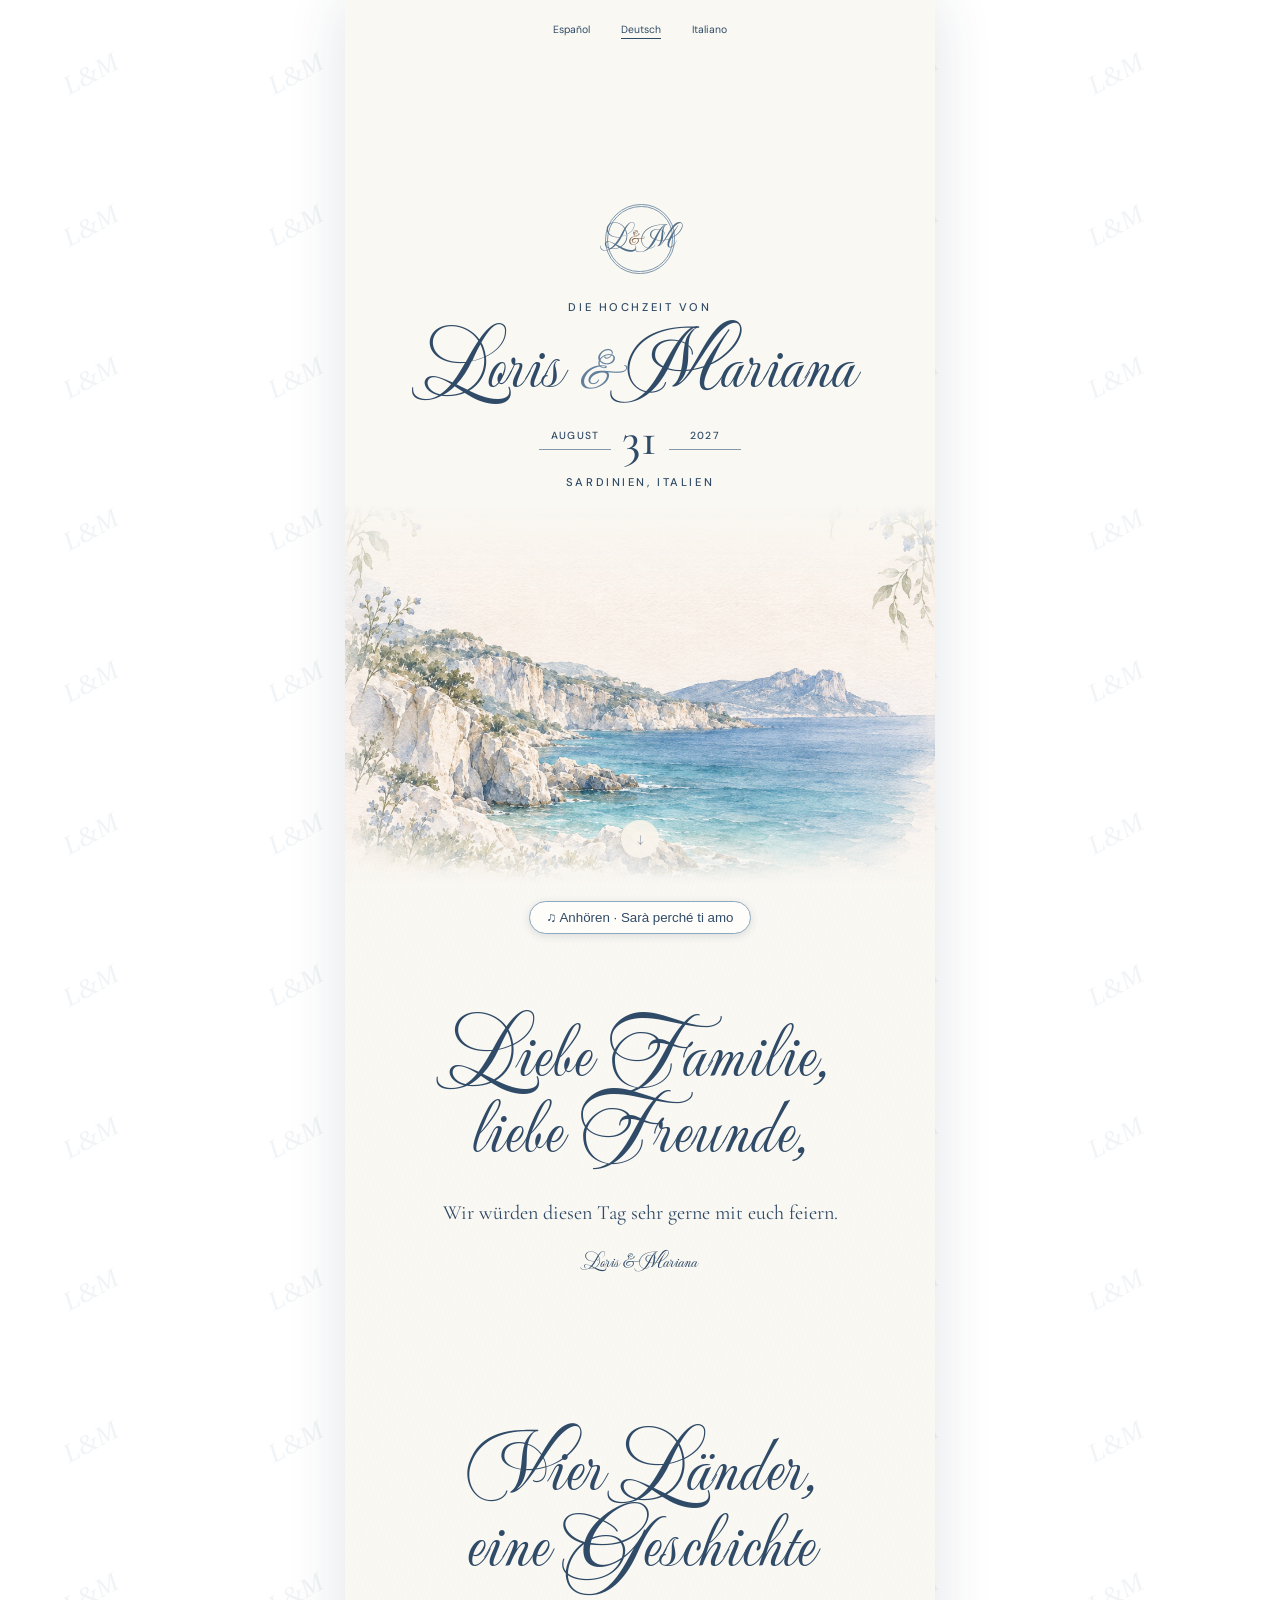
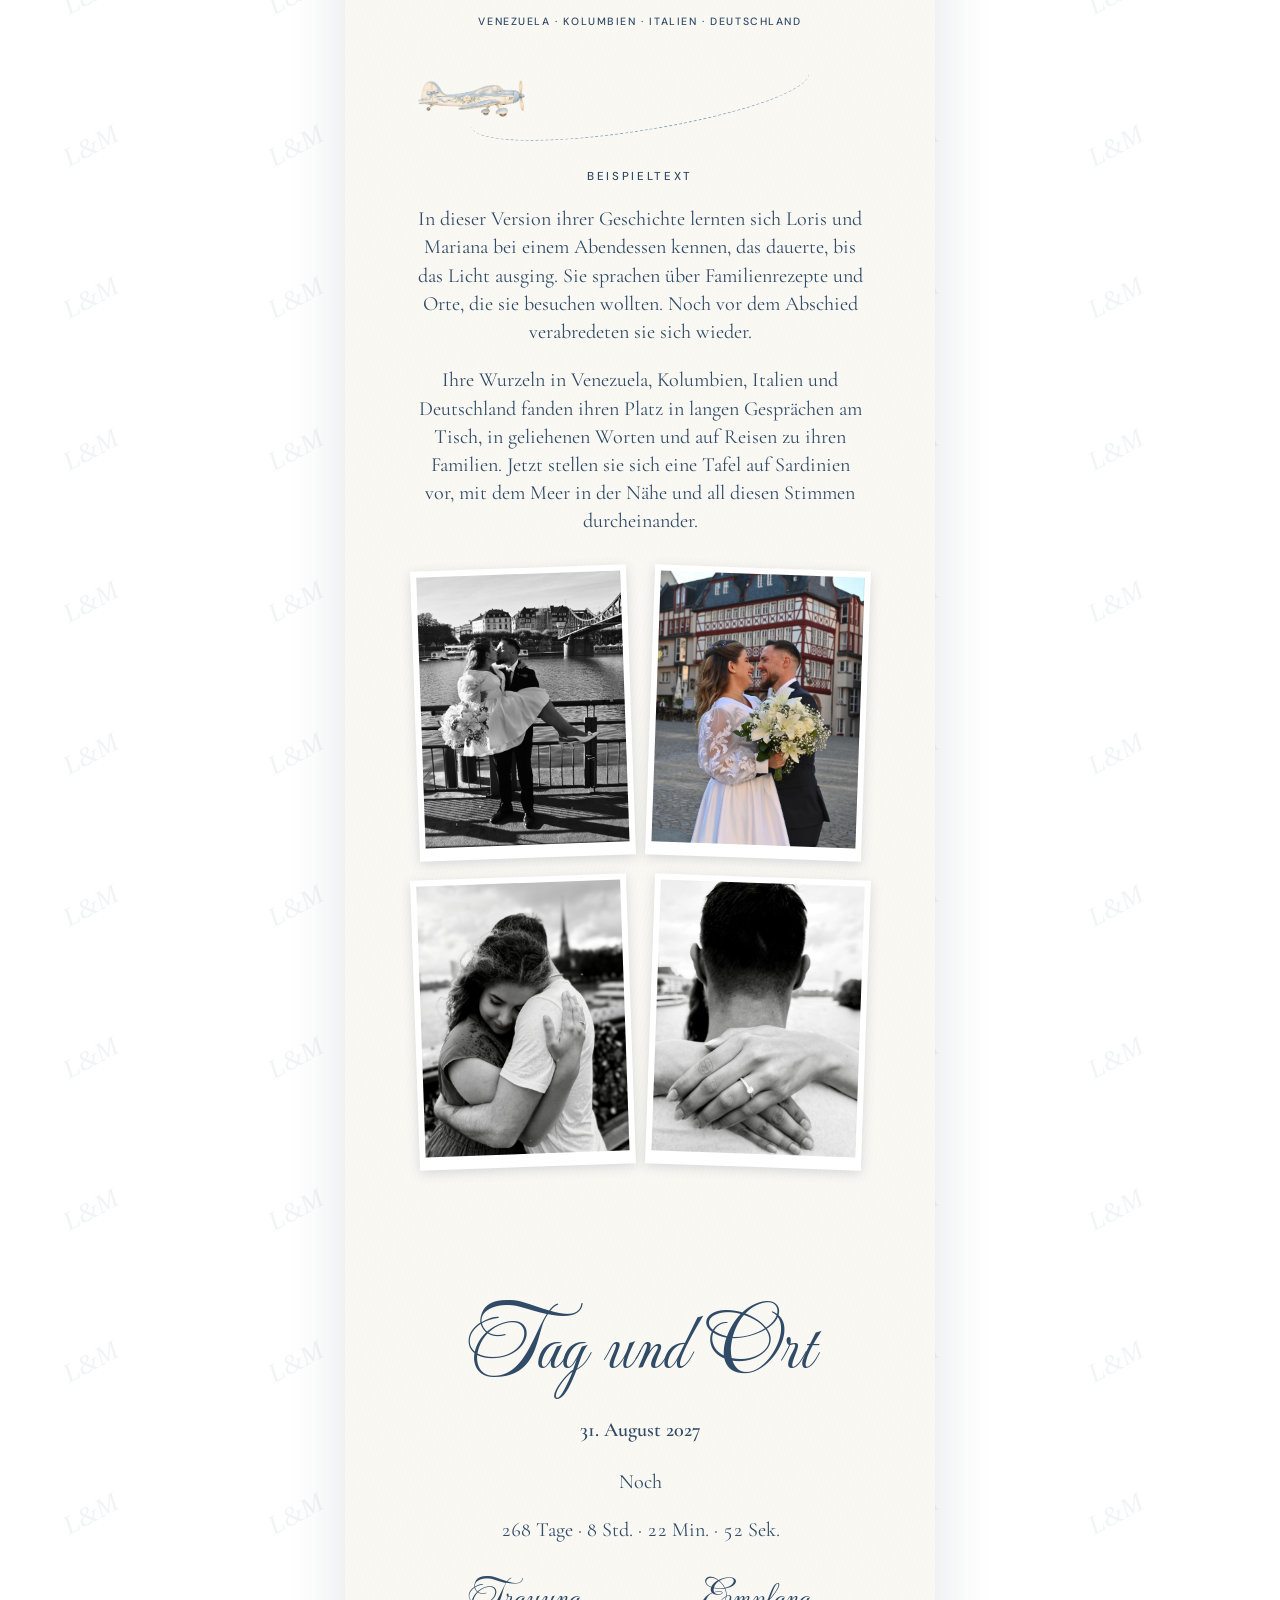
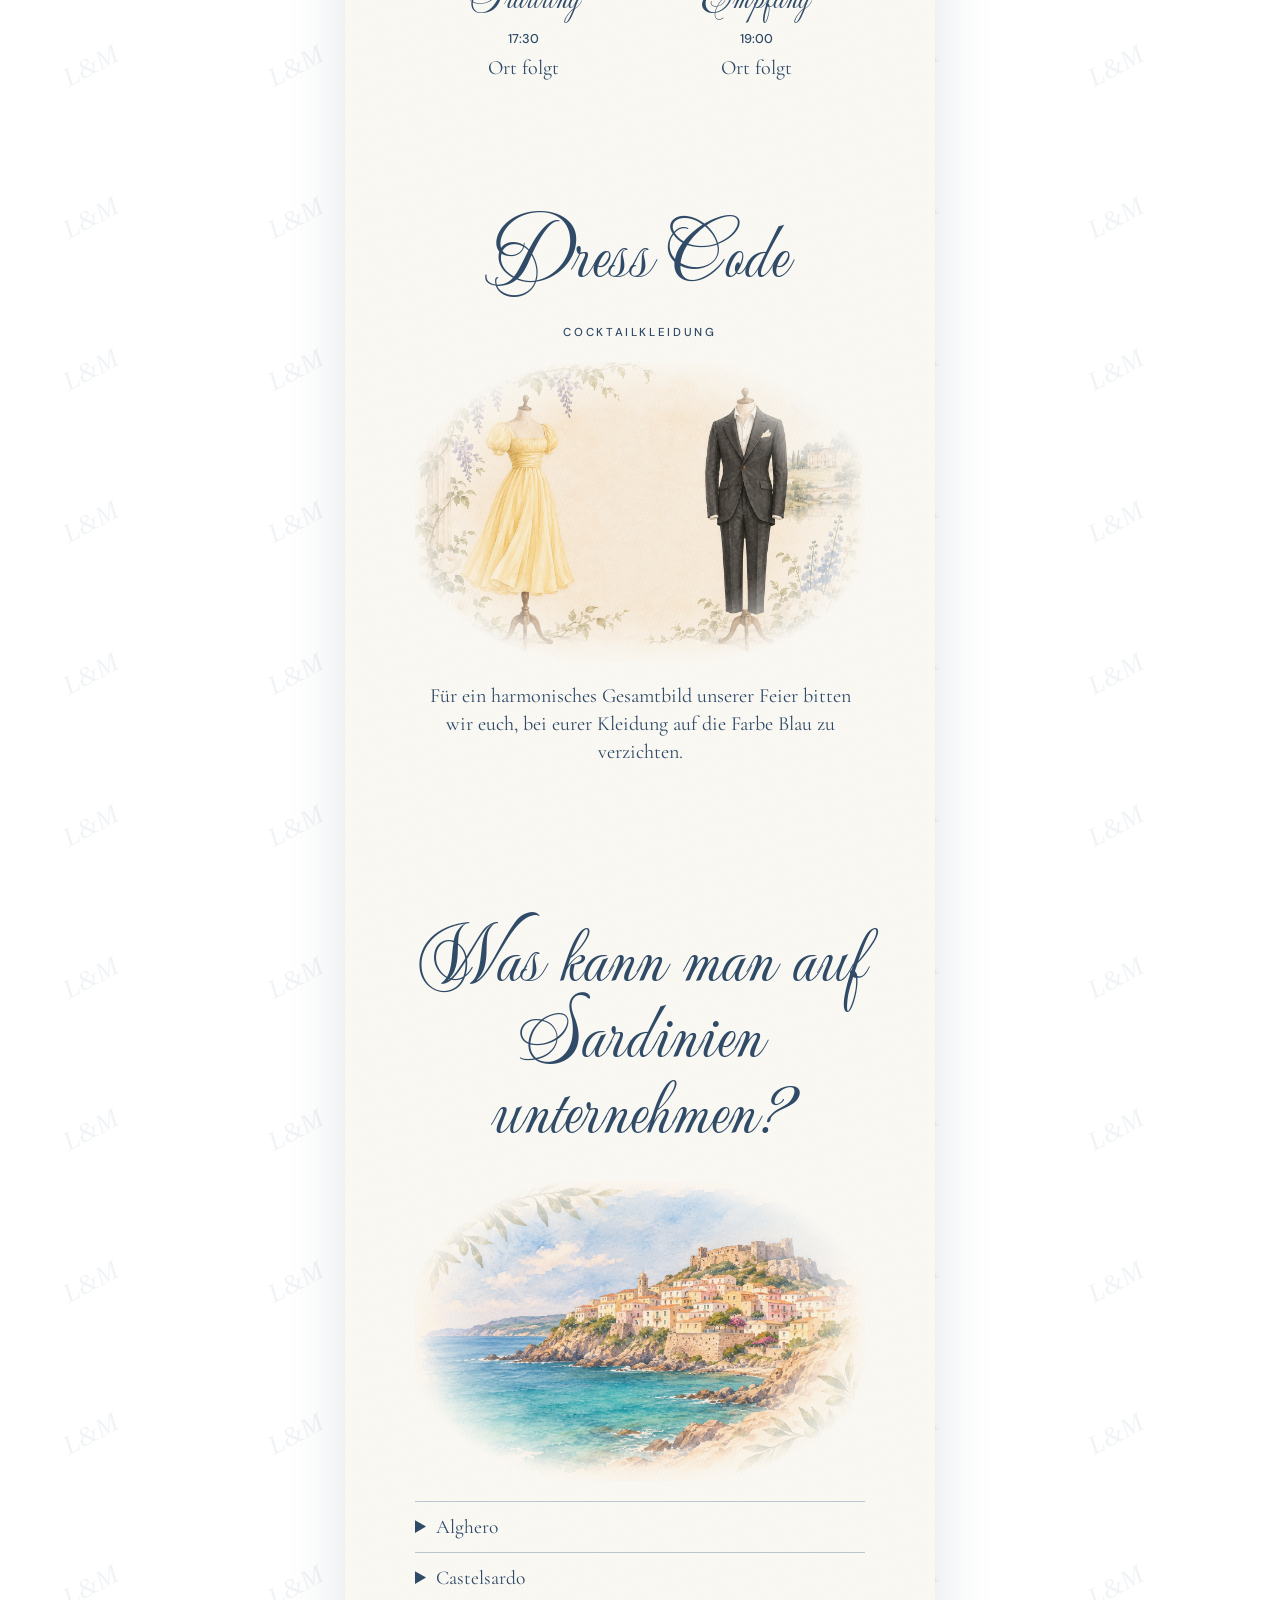
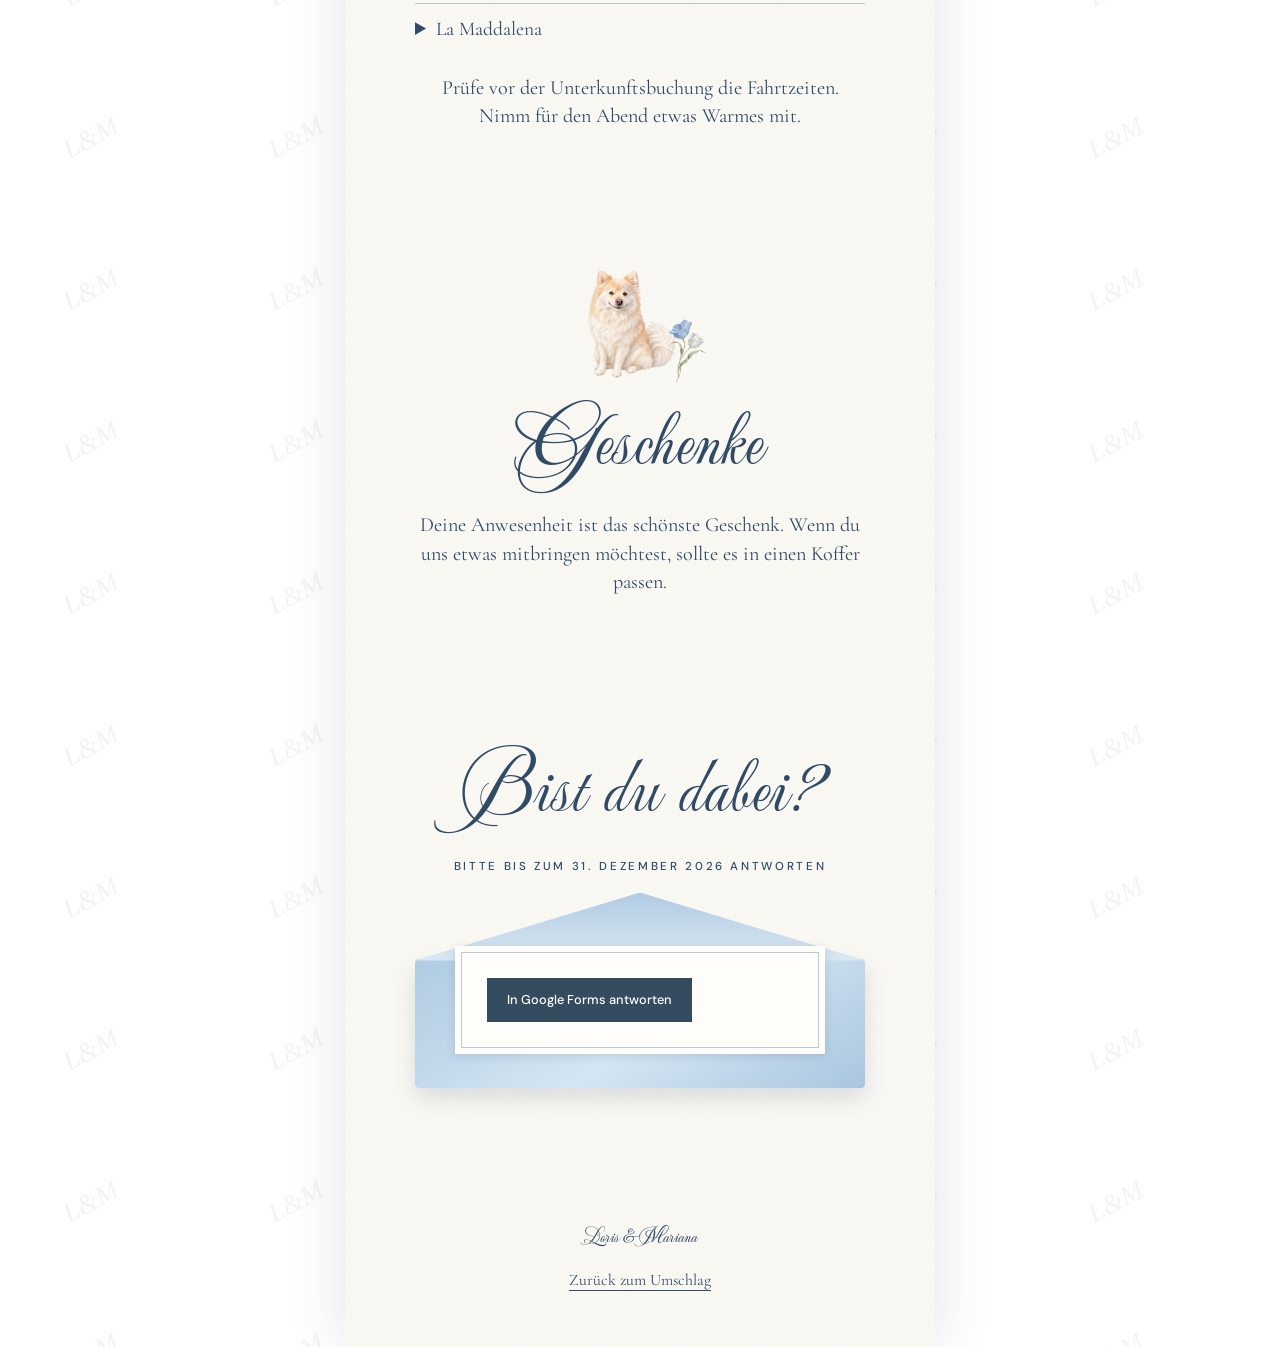
==== commit 424ab16c: "Corrige el ciclo de Lorenzo y el vuelo de ida y vuelta" ====
--- a/einladung.html
+++ b/einladung.html
@@ -1,5 +1,5 @@
 ﻿<!doctype html>
-<html lang="de"><head><meta charset="utf-8"><meta name="viewport" content="width=device-width,initial-scale=1"><title>Loris &amp; Mariana</title><link rel="preconnect" href="https://fonts.googleapis.com"><link rel="preconnect" href="https://fonts.gstatic.com" crossorigin><link href="https://fonts.googleapis.com/css2?family=Mea+Culpa&amp;display=swap" rel="stylesheet"><link rel="stylesheet" href="estilo.css?v=lorenzo-3"><script src="boda-config.js" defer></script><script src="carta.js?v=lorenzo-3" defer></script></head>
+<html lang="de"><head><meta charset="utf-8"><meta name="viewport" content="width=device-width,initial-scale=1"><title>Loris &amp; Mariana</title><link rel="preconnect" href="https://fonts.googleapis.com"><link rel="preconnect" href="https://fonts.gstatic.com" crossorigin><link href="https://fonts.googleapis.com/css2?family=Mea+Culpa&amp;display=swap" rel="stylesheet"><link rel="stylesheet" href="estilo.css?v=motion-4"><script src="boda-config.js" defer></script><script src="carta.js?v=motion-4" defer></script></head>
 <body><main class="letter">
 <header class="hero"><nav class="languages" aria-label="ES · DE · IT"><a href="invitacion.html" lang="es">Español</a><a href="einladung.html" lang="de" aria-current="page">Deutsch</a><a href="invito.html" lang="it">Italiano</a></nav><div class="inscription"><p class="crest" aria-hidden="true">L<span class="monogram-amp">&amp;</span>M</p><p class="small">Die Hochzeit von</p><h1>Loris <i>&amp;</i> Mariana</h1><div class="date"><span>August</span><time datetime="2027-08-31">31</time><span>2027</span></div><p class="small">Sardinien, Italien</p></div><a class="scroll" href="#carta" aria-label="Einladung öffnen">↓</a></header><aside class="music-inline" id="music">
   <button type="button" id="music-toggle" aria-pressed="false" hidden><span aria-hidden="true">♫</span> <span class="music-action" data-play="Anhören" data-pause="Pausieren">Anhören</span> · Sarà perché ti amo</button>
@@ -26,3 +26,4 @@
 
 
 
+
--- a/estilo.css
+++ b/estilo.css
@@ -1,4 +1,4 @@
-@import url('https://fonts.googleapis.com/css2?family=Explora&display=swap');
+﻿@import url('https://fonts.googleapis.com/css2?family=Explora&display=swap');
 @import url('https://fonts.googleapis.com/css2?family=Cormorant+Garamond:ital,wght@0,400;0,500;1,400;1,500&family=DM+Sans:wght@400;500&display=swap');
 :root { --ink:#344b60; --cream:#f8f2e7; --blue:#dce9f3; --serif:"Cormorant Garamond",Georgia,serif; --sans:"DM Sans",Arial,sans-serif; }
 * { box-sizing:border-box; }
@@ -273,20 +273,47 @@
 .lorenzo-poses { position:absolute; inset:0 20px 0 0; }
 .lorenzo .dog-pose {
   position:absolute; inset:0; width:100%; height:100%; object-fit:contain;
-  transform:none; animation:lorenzo-frames 8s linear infinite; opacity:0;
-}
-.lorenzo .pose-1 { animation-delay:0s; }
-.lorenzo .pose-2 { animation-delay:-5.33s; }
-.lorenzo .pose-3 { animation-delay:-2.67s; }
+  transform-origin:50% 88%; animation-delay:0s; opacity:0;
+}
+.lorenzo .pose-1 {
+  opacity:1;
+  animation:lorenzo-neutral 7s steps(1,end) infinite, lorenzo-breath .9s ease-in-out infinite;
+}
+.lorenzo .pose-2 { animation:lorenzo-tongue 7s steps(1,end) infinite; }
+.lorenzo .pose-3 { animation:lorenzo-curious 7s steps(1,end) infinite; }
 .lorenzo .lorenzo-tulips {
   left:auto; right:0; bottom:0; width:43px; animation:sway 7s ease-in-out infinite;
 }
-@keyframes lorenzo-frames {
-  0%,29% { opacity:1; }
-  33.33%,95.66% { opacity:0; }
+@keyframes lorenzo-neutral {
+  0% { opacity:1; }
+  42.857142857% { opacity:0; }
   100% { opacity:1; }
 }
+@keyframes lorenzo-tongue {
+  0% { opacity:0; }
+  42.857142857% { opacity:1; }
+  71.428571429% { opacity:0; }
+  100% { opacity:0; }
+}
+@keyframes lorenzo-curious {
+  0% { opacity:0; }
+  71.428571429% { opacity:1; }
+  100% { opacity:0; }
+}
+@keyframes lorenzo-breath {
+  0%,100% { transform:scale(1); }
+  50% { transform:scale(1.012,1.025) translateY(-1px); }
+}
+.flight img { animation:flight-return 9s linear infinite; }
+@keyframes flight-return {
+  0% { left:0; transform:translate(0,7px) scaleX(1) rotate(-4deg); }
+  44% { left:calc(100% - var(--plane-width)); transform:translate(0,-7px) scaleX(1) rotate(-4deg); }
+  50% { left:calc(100% - var(--plane-width)); transform:translate(0,-7px) scaleX(-1) rotate(-4deg); }
+  94% { left:0; transform:translate(0,7px) scaleX(-1) rotate(-4deg); }
+  100% { left:0; transform:translate(0,7px) scaleX(1) rotate(-4deg); }
+}
 @media (prefers-reduced-motion:reduce) {
-  .lorenzo .dog-pose { opacity:0; }
+  .lorenzo .dog-pose { opacity:0; transform:none; }
   .lorenzo .pose-1 { opacity:1; }
-}
+  .flight img { left:calc(50% - var(--plane-width)/2); transform:none; }
+}
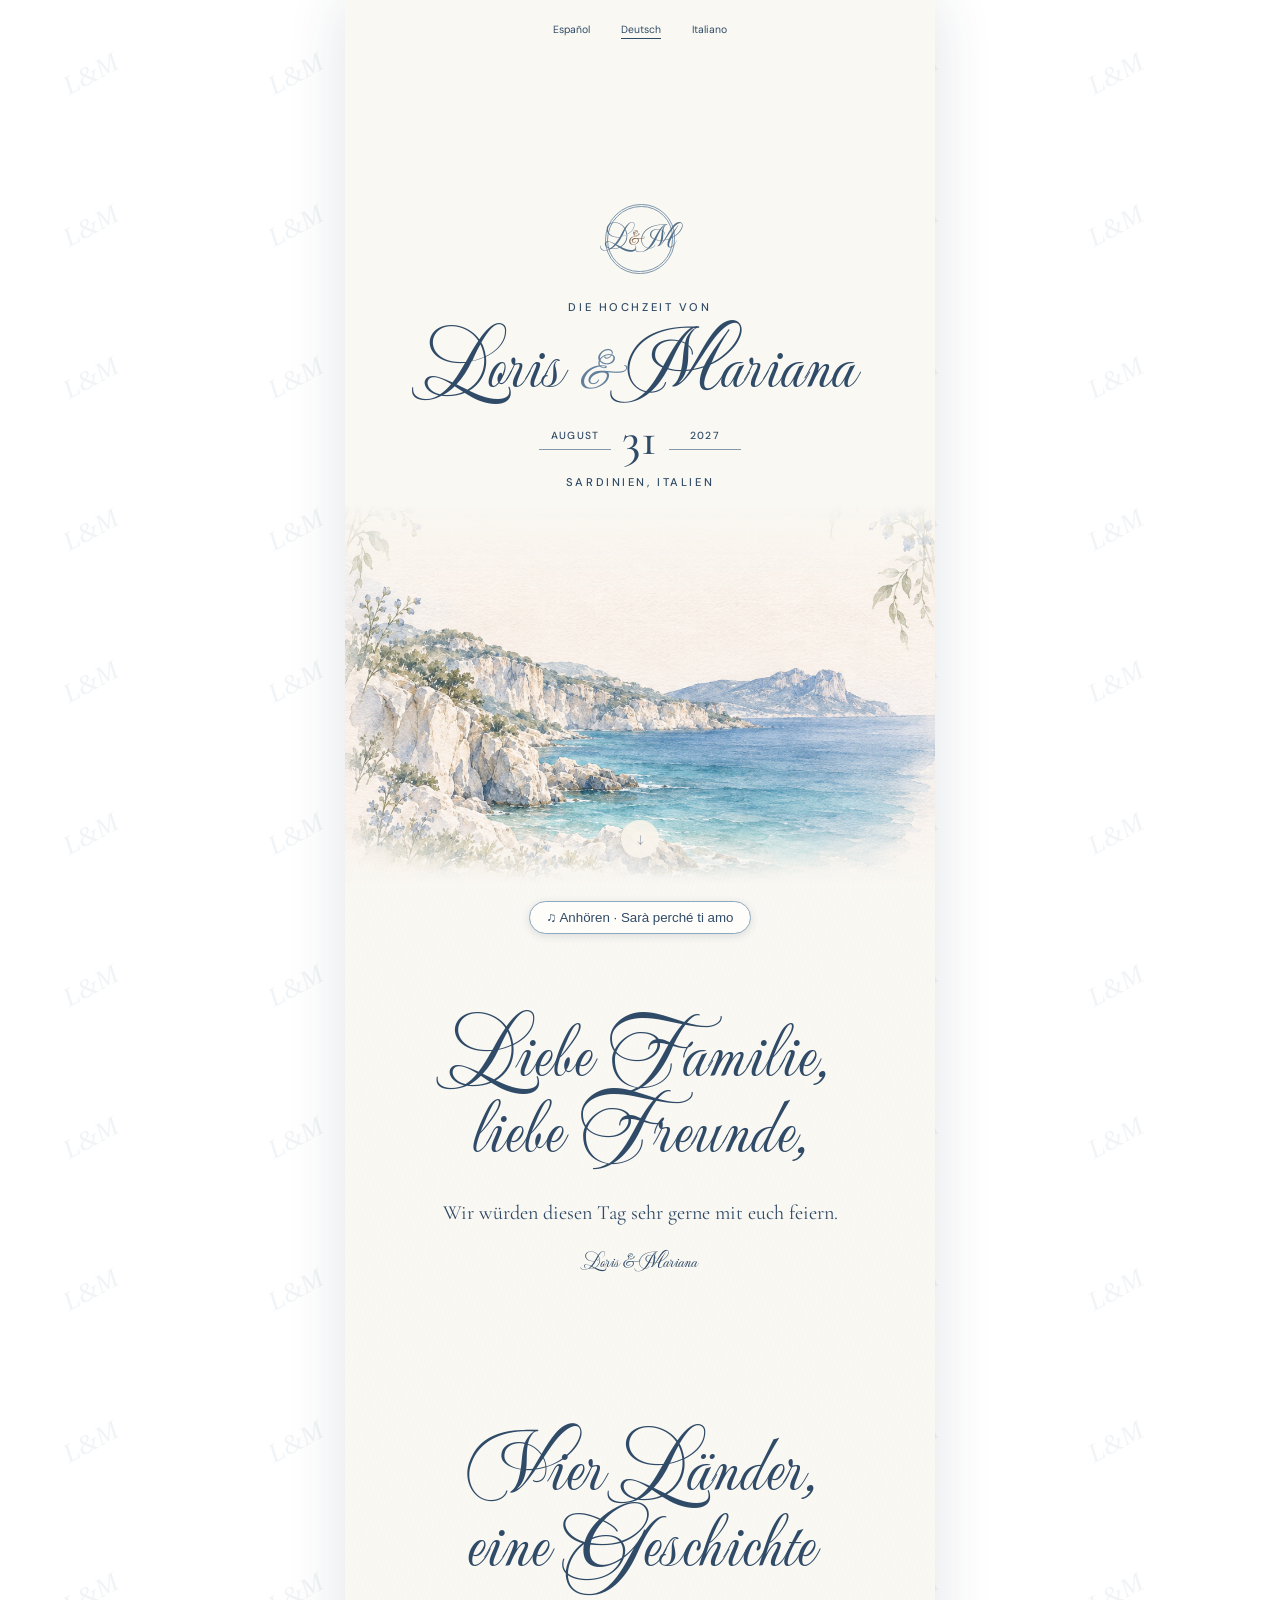
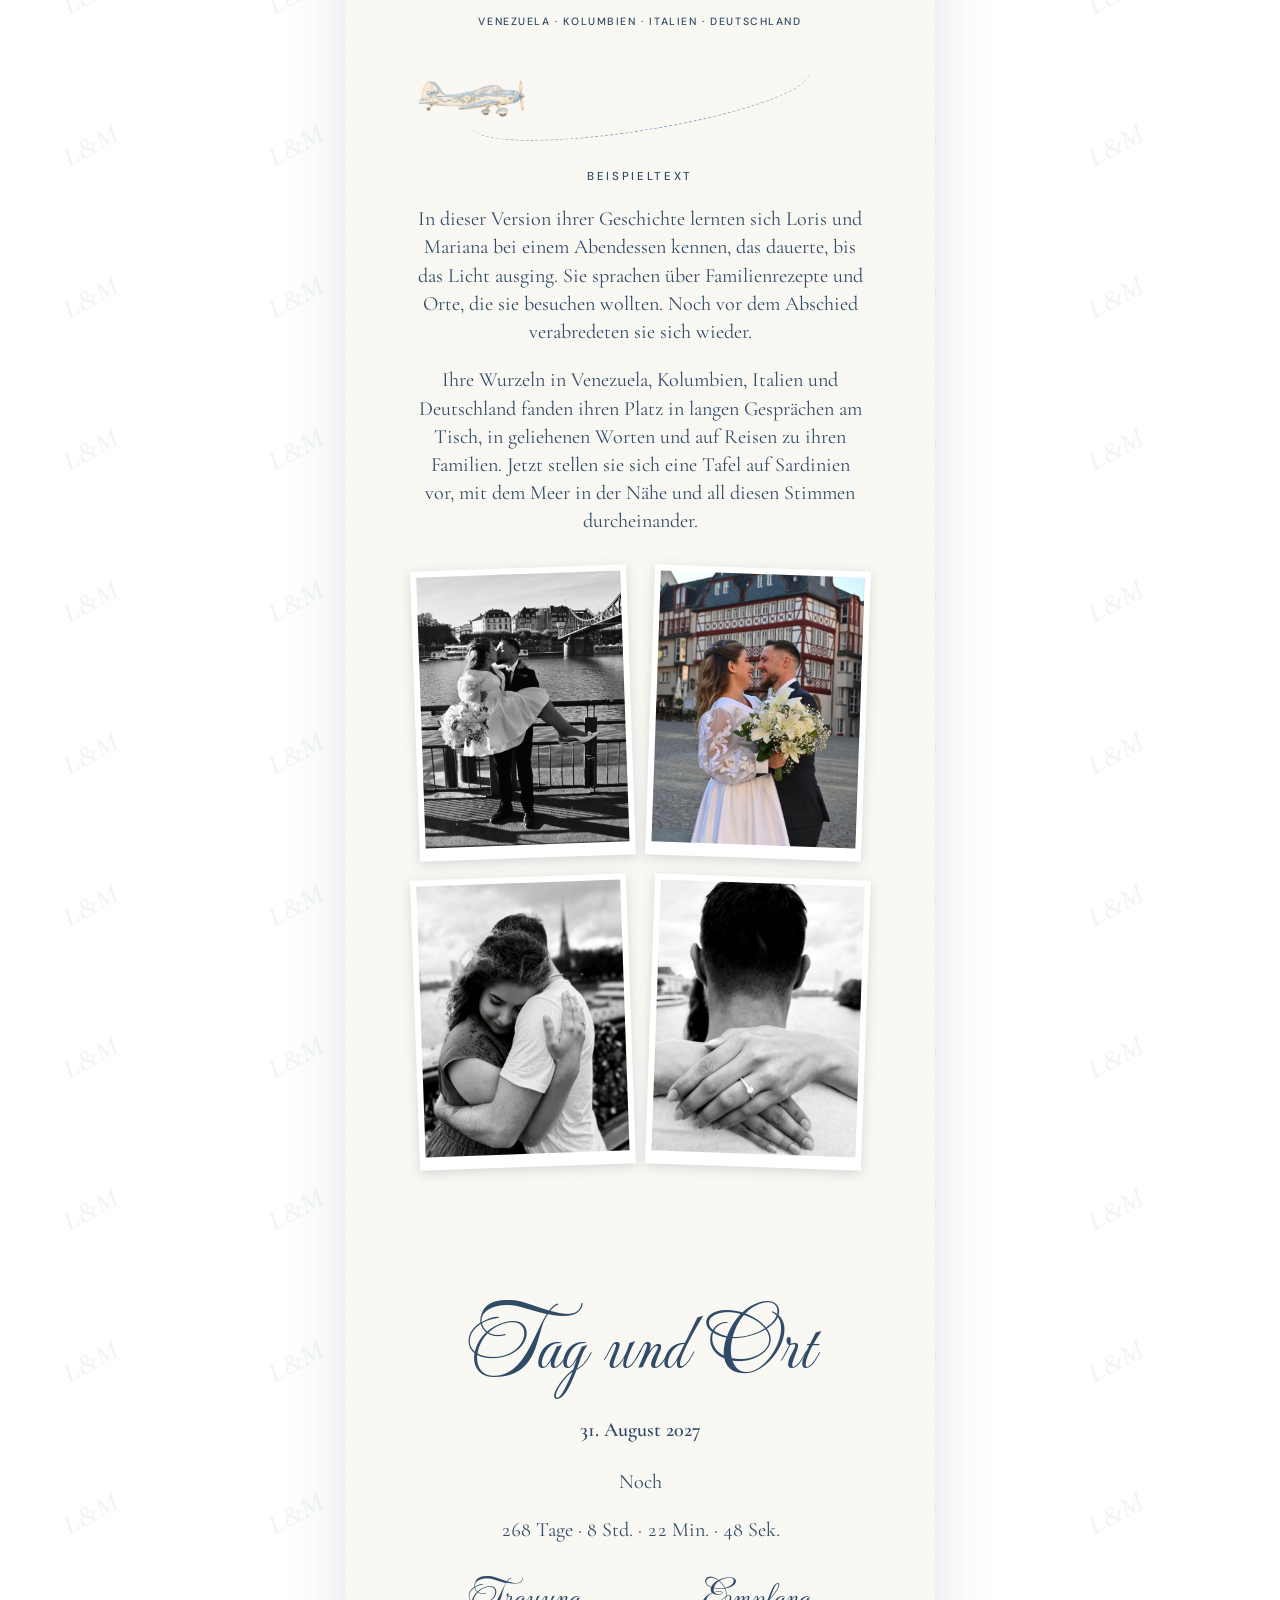
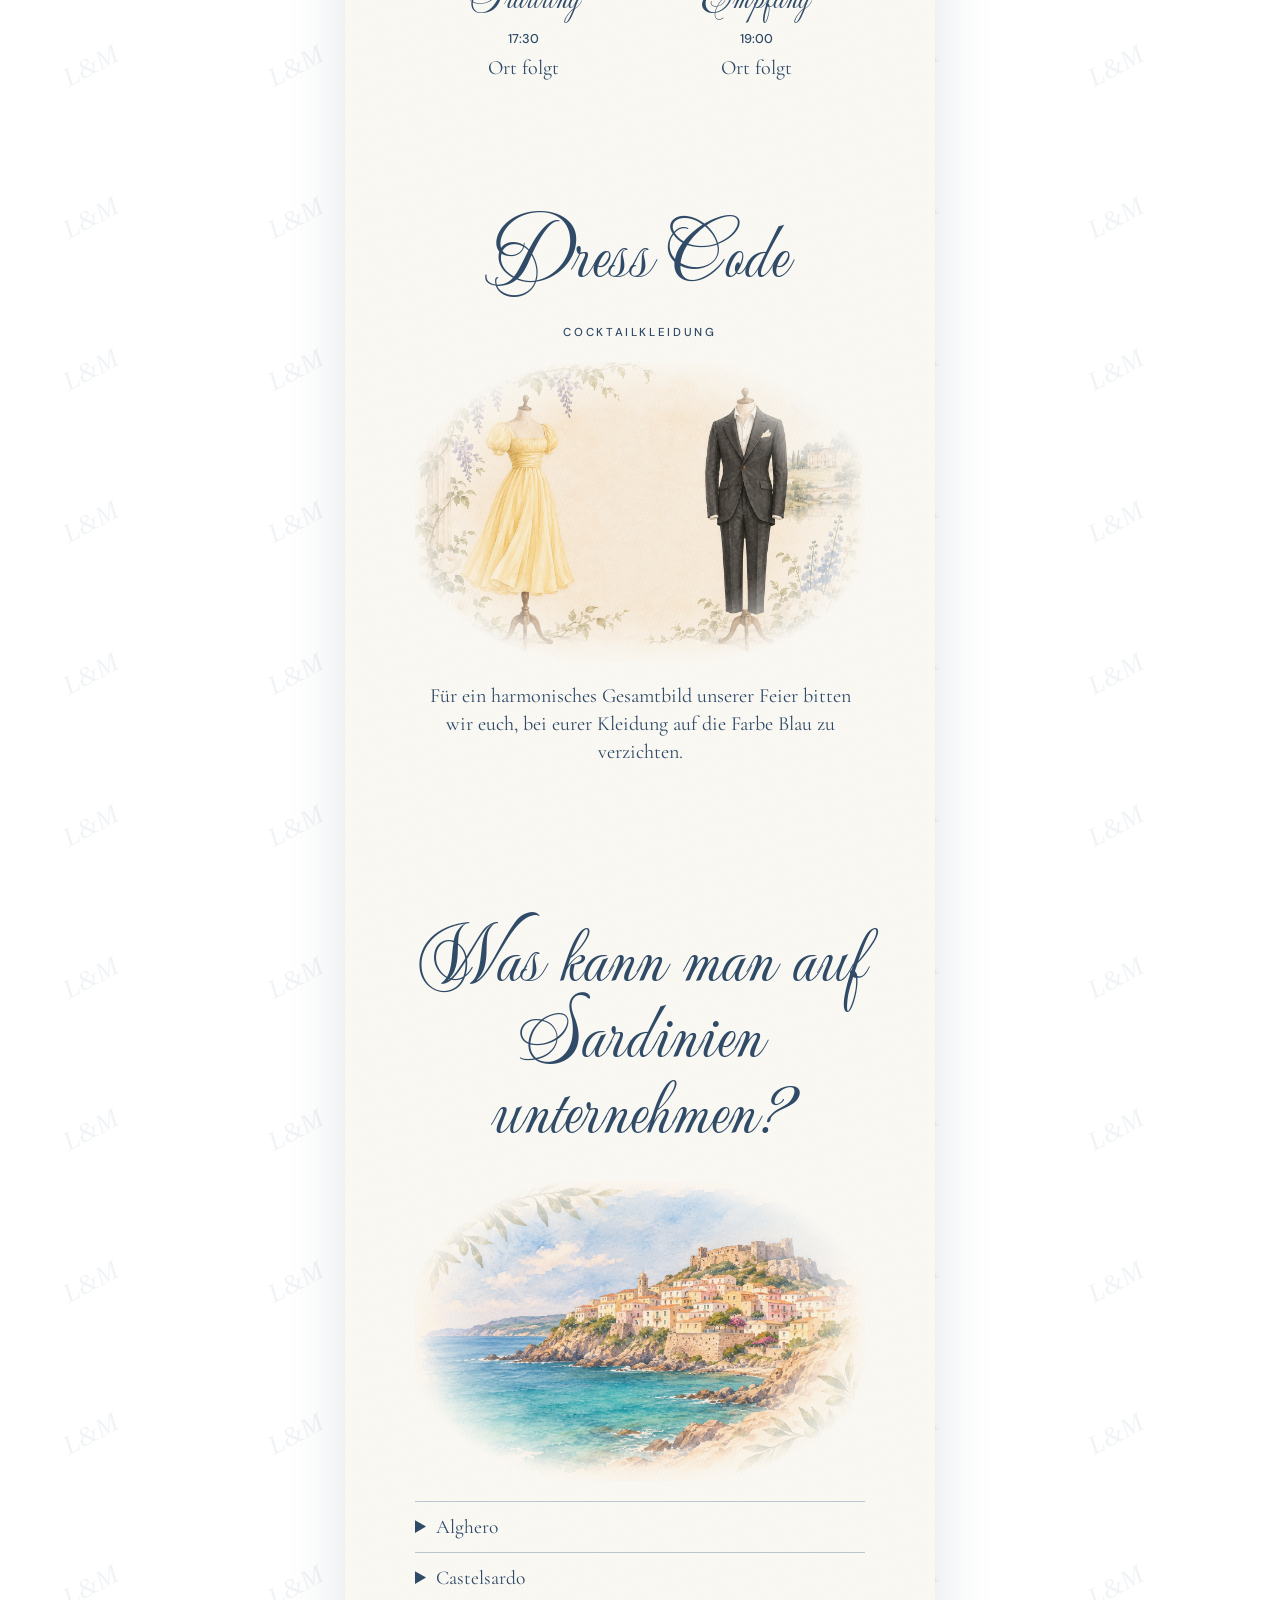
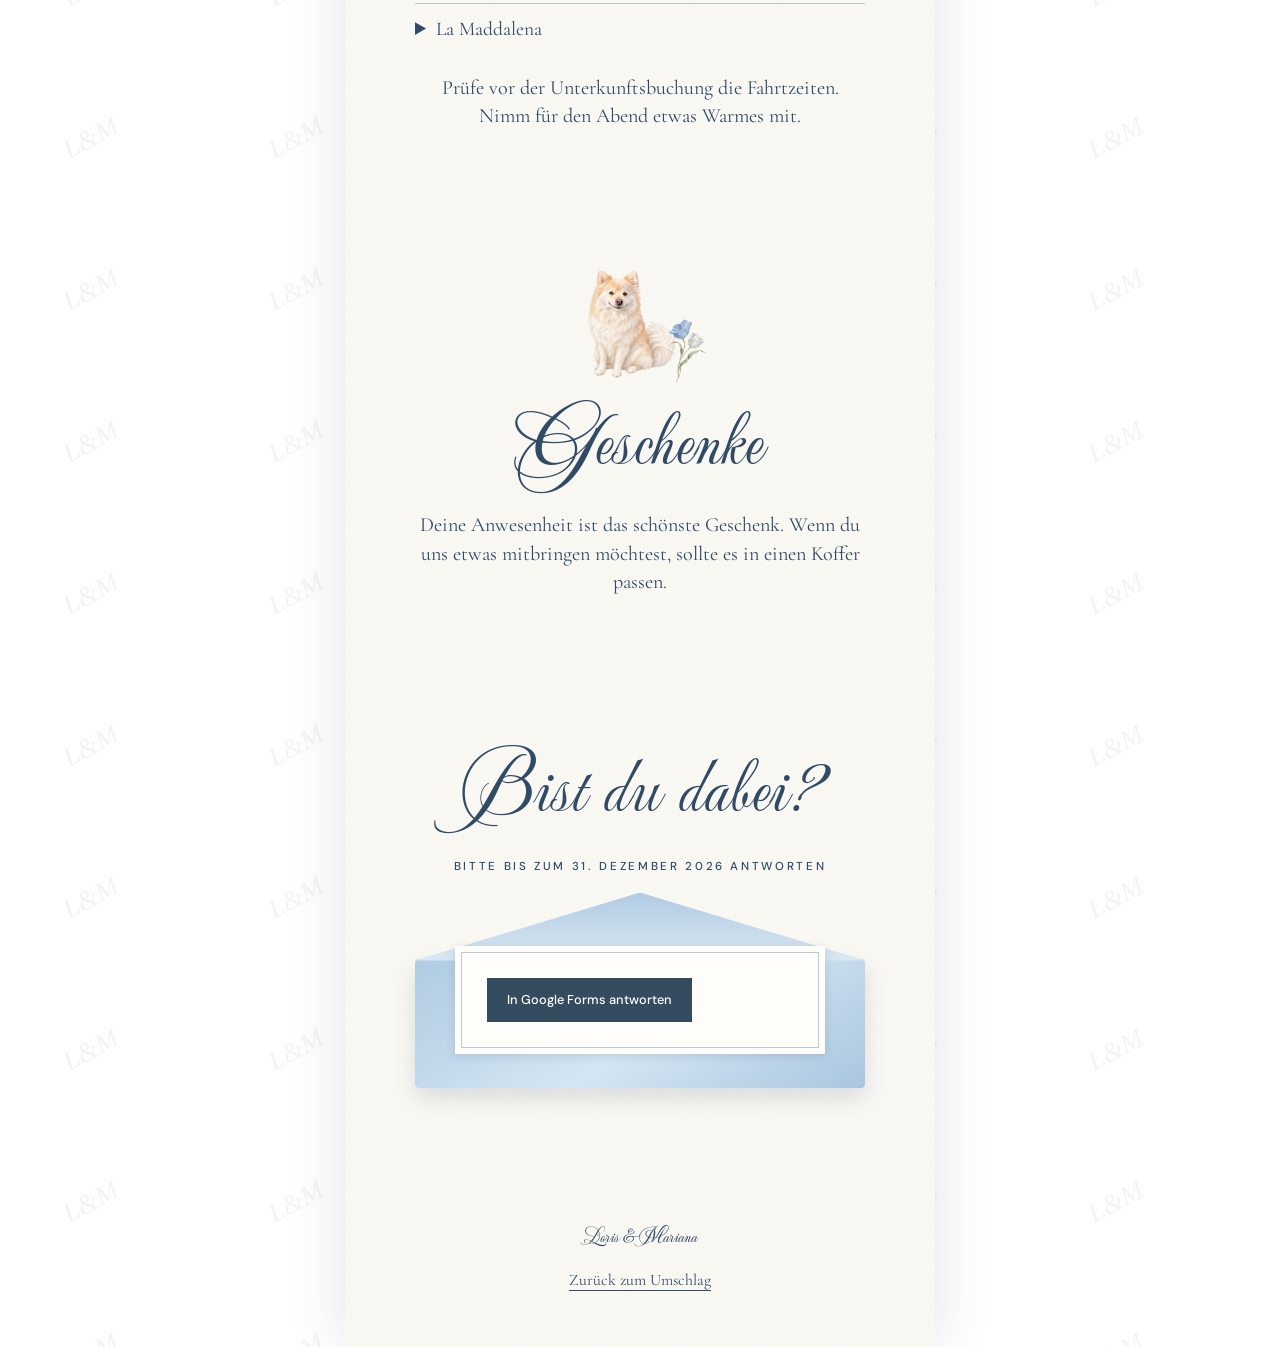
==== commit 6c33a437: "Elimina reglas superpuestas y usa una sola pose visible de Lorenzo" ====
--- a/einladung.html
+++ b/einladung.html
@@ -1,5 +1,5 @@
 ﻿<!doctype html>
-<html lang="de"><head><meta charset="utf-8"><meta name="viewport" content="width=device-width,initial-scale=1"><title>Loris &amp; Mariana</title><link rel="preconnect" href="https://fonts.googleapis.com"><link rel="preconnect" href="https://fonts.gstatic.com" crossorigin><link href="https://fonts.googleapis.com/css2?family=Mea+Culpa&amp;display=swap" rel="stylesheet"><link rel="stylesheet" href="estilo.css?v=motion-4"><script src="boda-config.js" defer></script><script src="carta.js?v=motion-4" defer></script></head>
+<html lang="de"><head><meta charset="utf-8"><meta name="viewport" content="width=device-width,initial-scale=1"><title>Loris &amp; Mariana</title><link rel="preconnect" href="https://fonts.googleapis.com"><link rel="preconnect" href="https://fonts.gstatic.com" crossorigin><link href="https://fonts.googleapis.com/css2?family=Mea+Culpa&amp;display=swap" rel="stylesheet"><link rel="stylesheet" href="estilo.css?v=lorenzo-fix-5"><script src="boda-config.js" defer></script><script src="carta.js?v=lorenzo-fix-5" defer></script></head>
 <body><main class="letter">
 <header class="hero"><nav class="languages" aria-label="ES · DE · IT"><a href="invitacion.html" lang="es">Español</a><a href="einladung.html" lang="de" aria-current="page">Deutsch</a><a href="invito.html" lang="it">Italiano</a></nav><div class="inscription"><p class="crest" aria-hidden="true">L<span class="monogram-amp">&amp;</span>M</p><p class="small">Die Hochzeit von</p><h1>Loris <i>&amp;</i> Mariana</h1><div class="date"><span>August</span><time datetime="2027-08-31">31</time><span>2027</span></div><p class="small">Sardinien, Italien</p></div><a class="scroll" href="#carta" aria-label="Einladung öffnen">↓</a></header><aside class="music-inline" id="music">
   <button type="button" id="music-toggle" aria-pressed="false" hidden><span aria-hidden="true">♫</span> <span class="music-action" data-play="Anhören" data-pause="Pausieren">Anhören</span> · Sarà perché ti amo</button>
@@ -10,7 +10,7 @@
 <section class="panel"><h2>Tag und Ort</h2><p class="event-date"><time datetime="2027-08-31">31. August 2027</time></p><p class="count-heading">Noch</p><p id="countdown" data-units="Tage|Std.|Min.|Sek." data-ended="Heute ist es so weit!"></p><div class="event-pair"><section><h3>Trauung</h3><time datetime="17:30">17:30</time><p>Ort folgt</p></section><section><h3>Empfang</h3><time datetime="19:00">19:00</time><p>Ort folgt</p></section></div></section>
 <section class="panel"><h2>Dress Code</h2><p class="small">Cocktailkleidung</p><img class="painting" loading="lazy" src="coctel-amarillo.png" alt="Gelbes Kleid und anthrazitgrauer Anzug"><p>Für ein harmonisches Gesamtbild unserer Feier bitten wir euch, bei eurer Kleidung auf die Farbe Blau zu verzichten.</p></section>
 <section class="panel"><h2>Was kann man auf Sardinien unternehmen?</h2><img class="painting" loading="lazy" src="cerdena.png" alt="Castelsardo"><details><summary>Alghero</summary><p>Spaziere durch Algheros Altstadt und an der Stadtmauer entlang.</p></details><details><summary>Castelsardo</summary><p>Besuche die Burg der Doria und den Strand von Lu Bagnu.</p></details><details><summary>La Maddalena</summary><p>Nimm dir einen Tag für die Inselgruppe. Prüfe vorher die Fährverbindungen ab Palau.</p></details><p>Prüfe vor der Unterkunftsbuchung die Fahrtzeiten. Nimm für den Abend etwas Warmes mit.</p></section>
-<section class="panel gifts"><div class="lorenzo" role="img" aria-label="Lorenzo"><div class="lorenzo-poses" aria-hidden="true"><img class="dog-pose pose-1" src="lorenzo-1.png" alt=""><img class="dog-pose pose-2" src="lorenzo-2.png" alt=""><img class="dog-pose pose-3" src="lorenzo-3.png" alt=""></div><img class="lorenzo-tulips" src="tulipanes.png" alt="" aria-hidden="true"></div><h2>Geschenke</h2><p>Deine Anwesenheit ist das schönste Geschenk. Wenn du uns etwas mitbringen möchtest, sollte es in einen Koffer passen.</p></section>
+<section class="panel gifts"><div class="lorenzo" role="img" aria-label="Lorenzo"><div class="lorenzo-poses" aria-hidden="true"><img class="dog-pose is-neutral" src="lorenzo-1.png" alt=""></div><img class="lorenzo-tulips" src="tulipanes.png" alt="" aria-hidden="true"></div><h2>Geschenke</h2><p>Deine Anwesenheit ist das schönste Geschenk. Wenn du uns etwas mitbringen möchtest, sollte es in einen Koffer passen.</p></section>
 <section class="panel" id="rsvp"><h2>Bist du dabei?</h2><p class="small">Bitte bis zum 31. Dezember 2026 antworten</p><div class="reply-envelope"><div id="reply" class="rsvp-card"><p id="rsvp-guest" hidden></p><p id="rsvp-capacity" data-single="Einladung für eine Person" data-double="Einladung für zwei Personen"></p><a class="paper-button" id="rsvp-link" hidden>In Google Forms antworten</a><p id="reply-status">Das Formular ist verfügbar, sobald es mit Google verbunden ist.</p></div></div></section>
 <footer class="panel"><p class="signature">Loris &amp; Mariana</p><a href="index.html">Zurück zum Umschlag</a></footer>
 </main></body></html>
@@ -27,3 +27,4 @@
 
 
 
+
--- a/estilo.css
+++ b/estilo.css
@@ -146,8 +146,6 @@
 .album img { display:block; width:100%; aspect-ratio:3/4; object-fit:cover; }
 .painting { border-radius:48% 49% 16% 15% / 8% 8% 6% 6%; }
 .lorenzo { position:relative; width:108px; height:82px; margin:0 auto .45rem; overflow:hidden; }
-.lorenzo img { position:absolute; bottom:-9px; left:9px; width:71px; animation:peek 5s ease-in-out infinite; }
-.lorenzo img+img { left:51px; bottom:-4px; width:55px; animation:sway 5s ease-in-out infinite; transform-origin:50% 90%; }
 @keyframes sway { 0%,100% { transform:rotate(-4deg); } 50% { transform:rotate(5deg); } }
 .music-dock { position:fixed; z-index:5; right:12px; bottom:12px; border:1px solid #86a4bc95; padding:0; border-radius:20px; background:#f8fbff; box-shadow:0 3px 16px #304b6729; }
 .music-dock summary { list-style:none; width:44px; height:44px; display:grid; place-items:center; }
@@ -249,11 +247,7 @@
 .panel .event-date { font-weight:600; margin:.25rem 0 1.5rem; }
 
 .intro-cover[hidden],.letter[hidden] { display:none; }
-.lorenzo img:first-child { transform-origin:50% 90%; animation:lorenzo-nudge 2.8s ease-in-out infinite; }
-@keyframes lorenzo-nudge {
-  0%,100% { transform:translate(2px,3px) rotate(5deg); }
-  47% { transform:translate(-8px,-7px) rotate(-11deg) scale(1.04); }
-}
+
 .flight img { left:0; animation:fly-across 2.8s linear infinite; }
 @keyframes fly-across {
   from { left:0; transform:translate(-100%,12px) rotate(-6deg); }
@@ -272,37 +266,20 @@
 .lorenzo { width:138px; height:119px; overflow:visible; }
 .lorenzo-poses { position:absolute; inset:0 20px 0 0; }
 .lorenzo .dog-pose {
-  position:absolute; inset:0; width:100%; height:100%; object-fit:contain;
-  transform-origin:50% 88%; animation-delay:0s; opacity:0;
-}
-.lorenzo .pose-1 {
-  opacity:1;
-  animation:lorenzo-neutral 7s steps(1,end) infinite, lorenzo-breath .9s ease-in-out infinite;
-}
-.lorenzo .pose-2 { animation:lorenzo-tongue 7s steps(1,end) infinite; }
-.lorenzo .pose-3 { animation:lorenzo-curious 7s steps(1,end) infinite; }
+  display:block; position:absolute; inset:0; width:100%; height:100%;
+  object-fit:contain; opacity:1; transform:none; animation:none;
+}
+.lorenzo .dog-pose.is-neutral {
+  transform-origin:50% 95%;
+  animation:lorenzo-rest 1.6s ease-in-out infinite;
+}
 .lorenzo .lorenzo-tulips {
-  left:auto; right:0; bottom:0; width:43px; animation:sway 7s ease-in-out infinite;
-}
-@keyframes lorenzo-neutral {
-  0% { opacity:1; }
-  42.857142857% { opacity:0; }
-  100% { opacity:1; }
-}
-@keyframes lorenzo-tongue {
-  0% { opacity:0; }
-  42.857142857% { opacity:1; }
-  71.428571429% { opacity:0; }
-  100% { opacity:0; }
-}
-@keyframes lorenzo-curious {
-  0% { opacity:0; }
-  71.428571429% { opacity:1; }
-  100% { opacity:0; }
-}
-@keyframes lorenzo-breath {
-  0%,100% { transform:scale(1); }
-  50% { transform:scale(1.012,1.025) translateY(-1px); }
+  position:absolute; left:auto; right:0; bottom:0; width:43px;
+  animation:sway 7s ease-in-out infinite;
+}
+@keyframes lorenzo-rest {
+  0%,100% { transform:scaleY(1); }
+  50% { transform:scaleY(1.004); }
 }
 .flight img { animation:flight-return 9s linear infinite; }
 @keyframes flight-return {
@@ -313,7 +290,8 @@
   100% { left:0; transform:translate(0,7px) scaleX(1) rotate(-4deg); }
 }
 @media (prefers-reduced-motion:reduce) {
-  .lorenzo .dog-pose { opacity:0; transform:none; }
-  .lorenzo .pose-1 { opacity:1; }
+  .lorenzo .dog-pose { transform:none; animation:none; }
+
   .flight img { left:calc(50% - var(--plane-width)/2); transform:none; }
 }
+
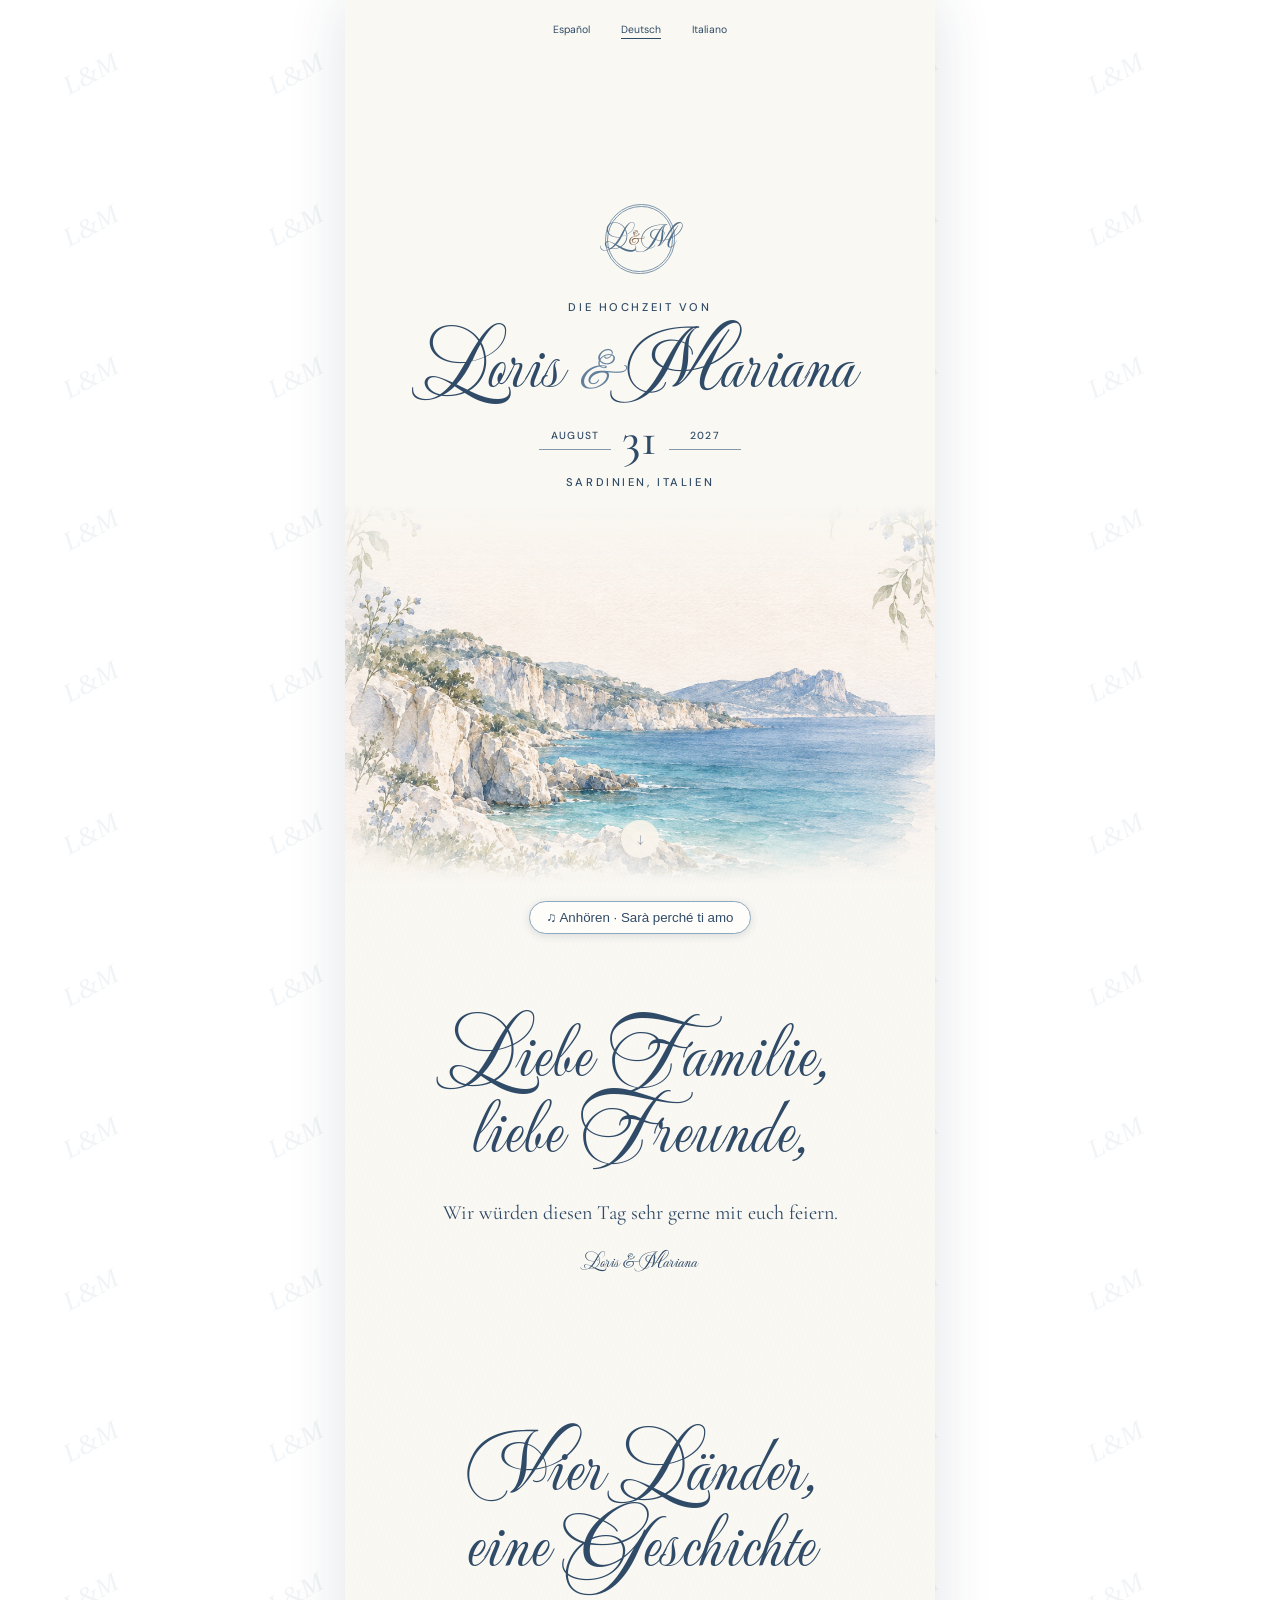
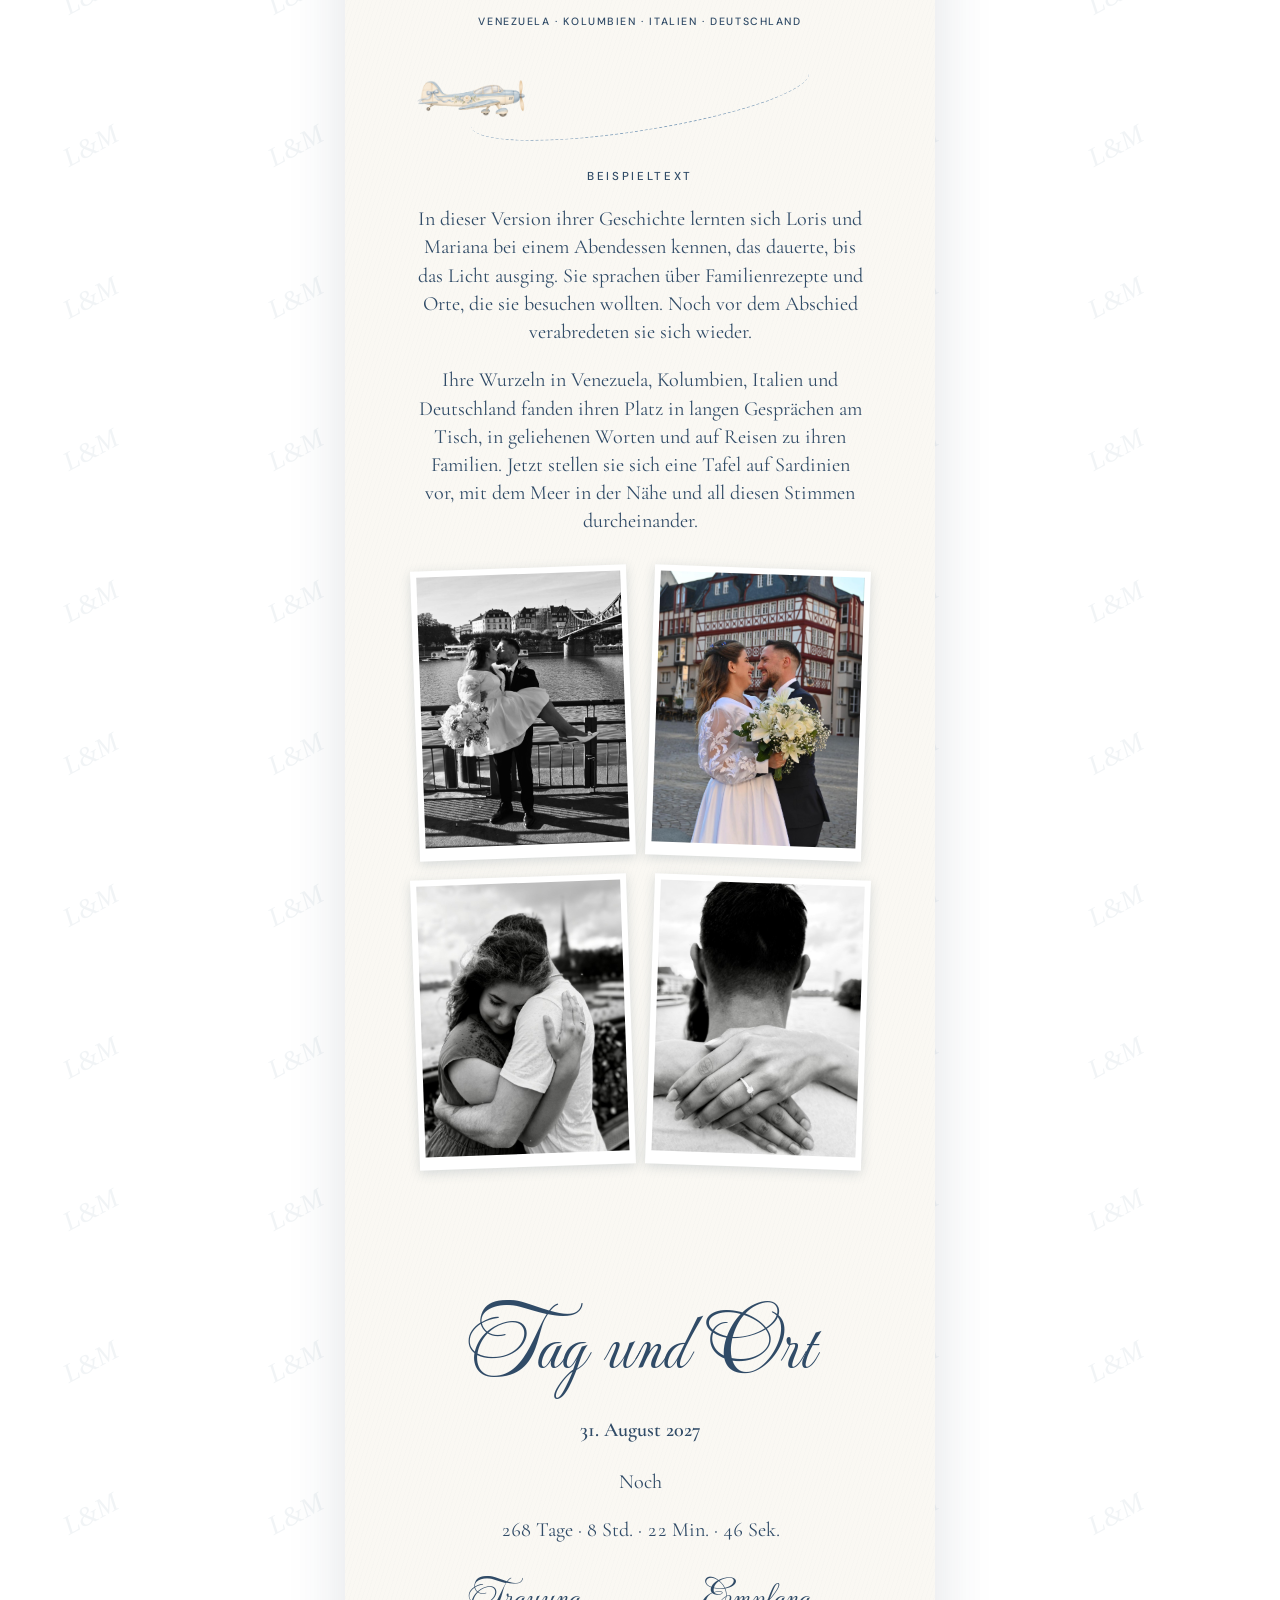
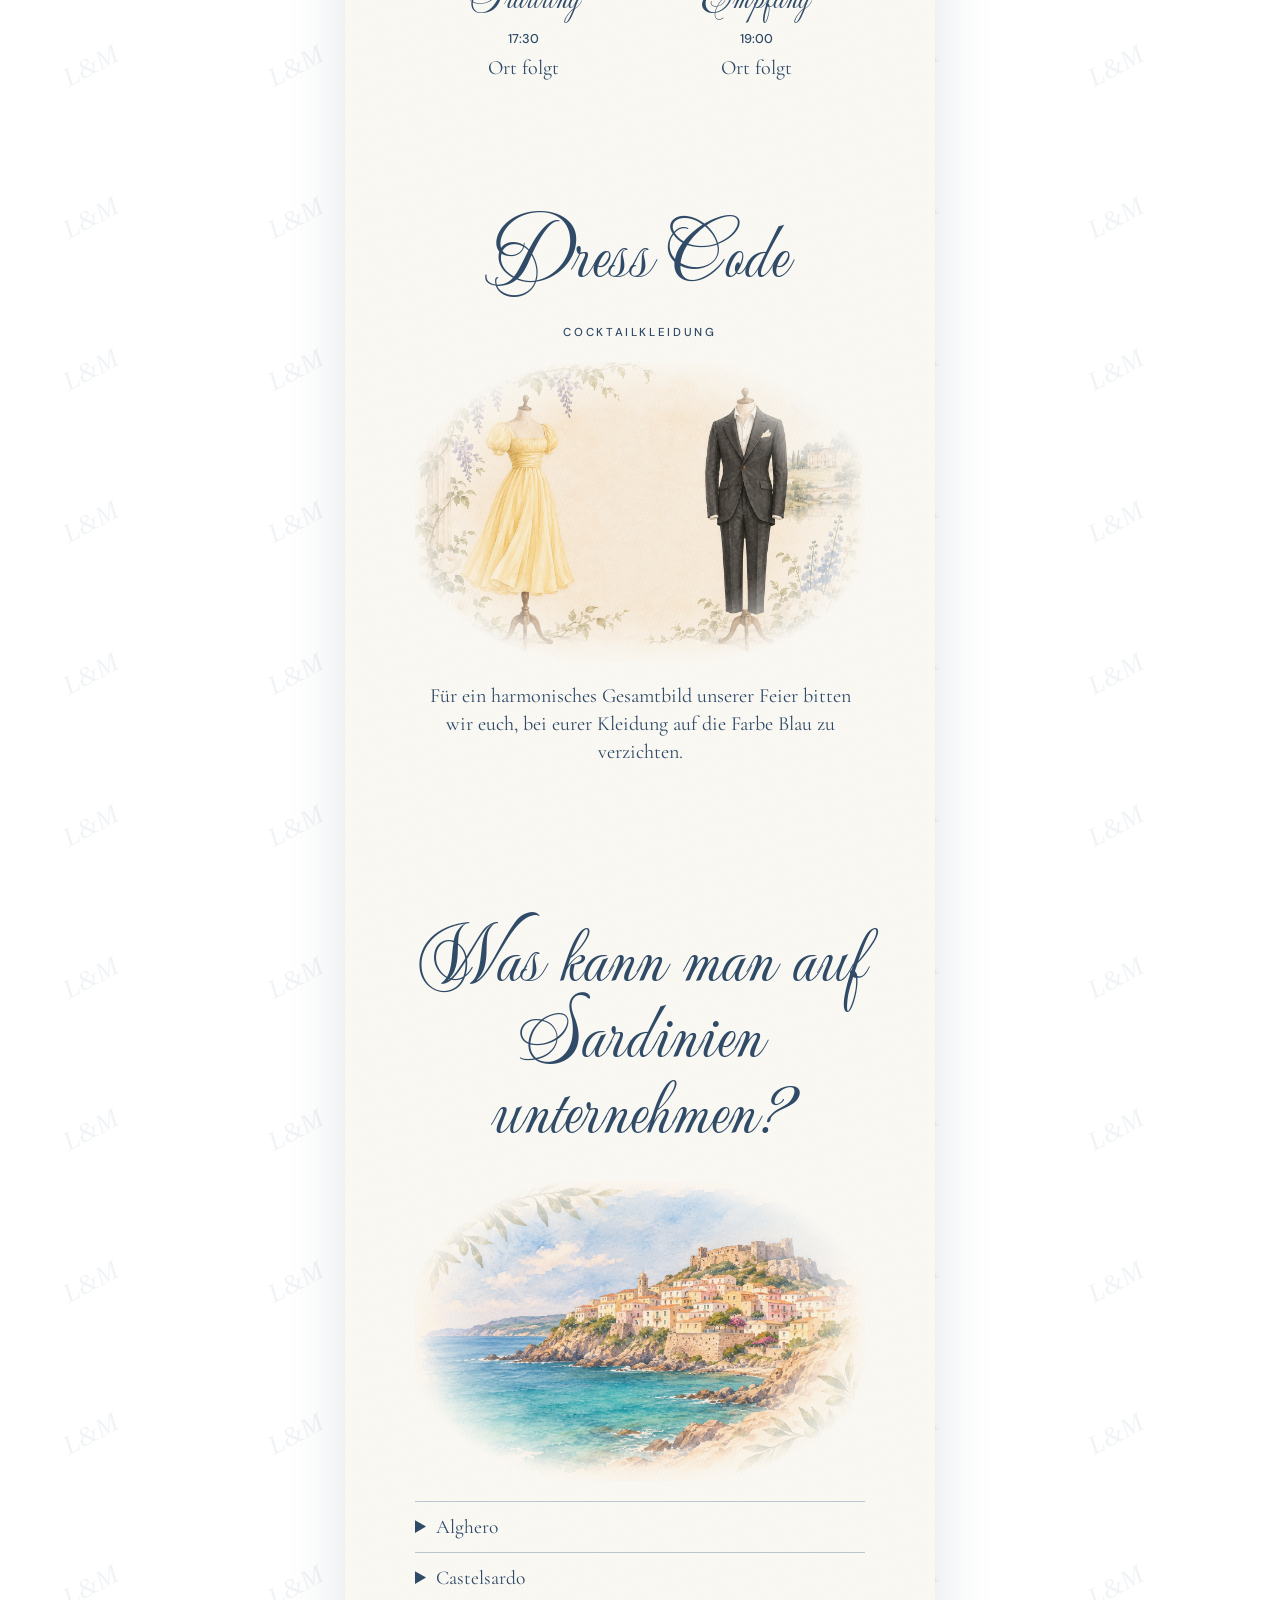
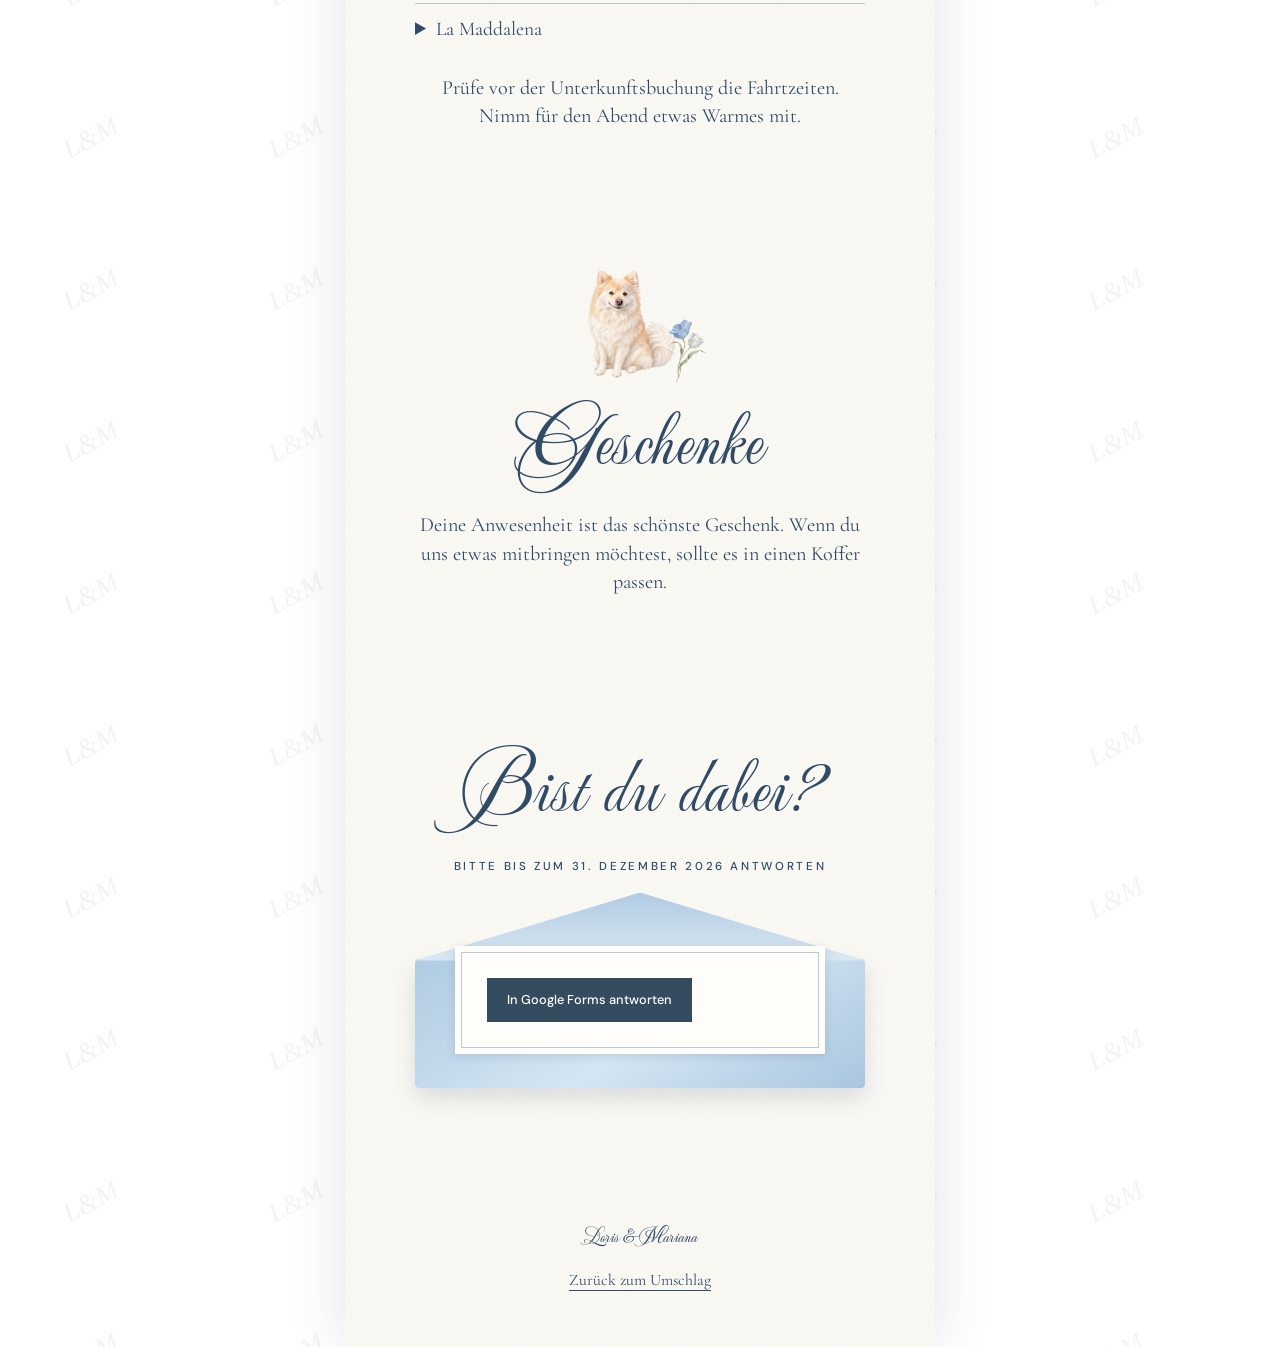
==== commit b9da6c40: "Quita la respiración para mostrar las poses de Lorenzo sin deformación" ====
--- a/einladung.html
+++ b/einladung.html
@@ -1,5 +1,5 @@
 ﻿<!doctype html>
-<html lang="de"><head><meta charset="utf-8"><meta name="viewport" content="width=device-width,initial-scale=1"><title>Loris &amp; Mariana</title><link rel="preconnect" href="https://fonts.googleapis.com"><link rel="preconnect" href="https://fonts.gstatic.com" crossorigin><link href="https://fonts.googleapis.com/css2?family=Mea+Culpa&amp;display=swap" rel="stylesheet"><link rel="stylesheet" href="estilo.css?v=lorenzo-fix-5"><script src="boda-config.js" defer></script><script src="carta.js?v=lorenzo-fix-5" defer></script></head>
+<html lang="de"><head><meta charset="utf-8"><meta name="viewport" content="width=device-width,initial-scale=1"><title>Loris &amp; Mariana</title><link rel="preconnect" href="https://fonts.googleapis.com"><link rel="preconnect" href="https://fonts.gstatic.com" crossorigin><link href="https://fonts.googleapis.com/css2?family=Mea+Culpa&amp;display=swap" rel="stylesheet"><link rel="stylesheet" href="estilo.css?v=lorenzo-sharp-6"><script src="boda-config.js" defer></script><script src="carta.js?v=lorenzo-sharp-6" defer></script></head>
 <body><main class="letter">
 <header class="hero"><nav class="languages" aria-label="ES · DE · IT"><a href="invitacion.html" lang="es">Español</a><a href="einladung.html" lang="de" aria-current="page">Deutsch</a><a href="invito.html" lang="it">Italiano</a></nav><div class="inscription"><p class="crest" aria-hidden="true">L<span class="monogram-amp">&amp;</span>M</p><p class="small">Die Hochzeit von</p><h1>Loris <i>&amp;</i> Mariana</h1><div class="date"><span>August</span><time datetime="2027-08-31">31</time><span>2027</span></div><p class="small">Sardinien, Italien</p></div><a class="scroll" href="#carta" aria-label="Einladung öffnen">↓</a></header><aside class="music-inline" id="music">
   <button type="button" id="music-toggle" aria-pressed="false" hidden><span aria-hidden="true">♫</span> <span class="music-action" data-play="Anhören" data-pause="Pausieren">Anhören</span> · Sarà perché ti amo</button>
@@ -10,7 +10,7 @@
 <section class="panel"><h2>Tag und Ort</h2><p class="event-date"><time datetime="2027-08-31">31. August 2027</time></p><p class="count-heading">Noch</p><p id="countdown" data-units="Tage|Std.|Min.|Sek." data-ended="Heute ist es so weit!"></p><div class="event-pair"><section><h3>Trauung</h3><time datetime="17:30">17:30</time><p>Ort folgt</p></section><section><h3>Empfang</h3><time datetime="19:00">19:00</time><p>Ort folgt</p></section></div></section>
 <section class="panel"><h2>Dress Code</h2><p class="small">Cocktailkleidung</p><img class="painting" loading="lazy" src="coctel-amarillo.png" alt="Gelbes Kleid und anthrazitgrauer Anzug"><p>Für ein harmonisches Gesamtbild unserer Feier bitten wir euch, bei eurer Kleidung auf die Farbe Blau zu verzichten.</p></section>
 <section class="panel"><h2>Was kann man auf Sardinien unternehmen?</h2><img class="painting" loading="lazy" src="cerdena.png" alt="Castelsardo"><details><summary>Alghero</summary><p>Spaziere durch Algheros Altstadt und an der Stadtmauer entlang.</p></details><details><summary>Castelsardo</summary><p>Besuche die Burg der Doria und den Strand von Lu Bagnu.</p></details><details><summary>La Maddalena</summary><p>Nimm dir einen Tag für die Inselgruppe. Prüfe vorher die Fährverbindungen ab Palau.</p></details><p>Prüfe vor der Unterkunftsbuchung die Fahrtzeiten. Nimm für den Abend etwas Warmes mit.</p></section>
-<section class="panel gifts"><div class="lorenzo" role="img" aria-label="Lorenzo"><div class="lorenzo-poses" aria-hidden="true"><img class="dog-pose is-neutral" src="lorenzo-1.png" alt=""></div><img class="lorenzo-tulips" src="tulipanes.png" alt="" aria-hidden="true"></div><h2>Geschenke</h2><p>Deine Anwesenheit ist das schönste Geschenk. Wenn du uns etwas mitbringen möchtest, sollte es in einen Koffer passen.</p></section>
+<section class="panel gifts"><div class="lorenzo" role="img" aria-label="Lorenzo"><div class="lorenzo-poses" aria-hidden="true"><img class="dog-pose" src="lorenzo-1.png" alt=""></div><img class="lorenzo-tulips" src="tulipanes.png" alt="" aria-hidden="true"></div><h2>Geschenke</h2><p>Deine Anwesenheit ist das schönste Geschenk. Wenn du uns etwas mitbringen möchtest, sollte es in einen Koffer passen.</p></section>
 <section class="panel" id="rsvp"><h2>Bist du dabei?</h2><p class="small">Bitte bis zum 31. Dezember 2026 antworten</p><div class="reply-envelope"><div id="reply" class="rsvp-card"><p id="rsvp-guest" hidden></p><p id="rsvp-capacity" data-single="Einladung für eine Person" data-double="Einladung für zwei Personen"></p><a class="paper-button" id="rsvp-link" hidden>In Google Forms antworten</a><p id="reply-status">Das Formular ist verfügbar, sobald es mit Google verbunden ist.</p></div></div></section>
 <footer class="panel"><p class="signature">Loris &amp; Mariana</p><a href="index.html">Zurück zum Umschlag</a></footer>
 </main></body></html>
@@ -28,3 +28,4 @@
 
 
 
+
--- a/estilo.css
+++ b/estilo.css
@@ -269,18 +269,12 @@
   display:block; position:absolute; inset:0; width:100%; height:100%;
   object-fit:contain; opacity:1; transform:none; animation:none;
 }
-.lorenzo .dog-pose.is-neutral {
-  transform-origin:50% 95%;
-  animation:lorenzo-rest 1.6s ease-in-out infinite;
-}
+
 .lorenzo .lorenzo-tulips {
   position:absolute; left:auto; right:0; bottom:0; width:43px;
   animation:sway 7s ease-in-out infinite;
 }
-@keyframes lorenzo-rest {
-  0%,100% { transform:scaleY(1); }
-  50% { transform:scaleY(1.004); }
-}
+
 .flight img { animation:flight-return 9s linear infinite; }
 @keyframes flight-return {
   0% { left:0; transform:translate(0,7px) scaleX(1) rotate(-4deg); }
@@ -295,3 +289,4 @@
   .flight img { left:calc(50% - var(--plane-width)/2); transform:none; }
 }
 
+
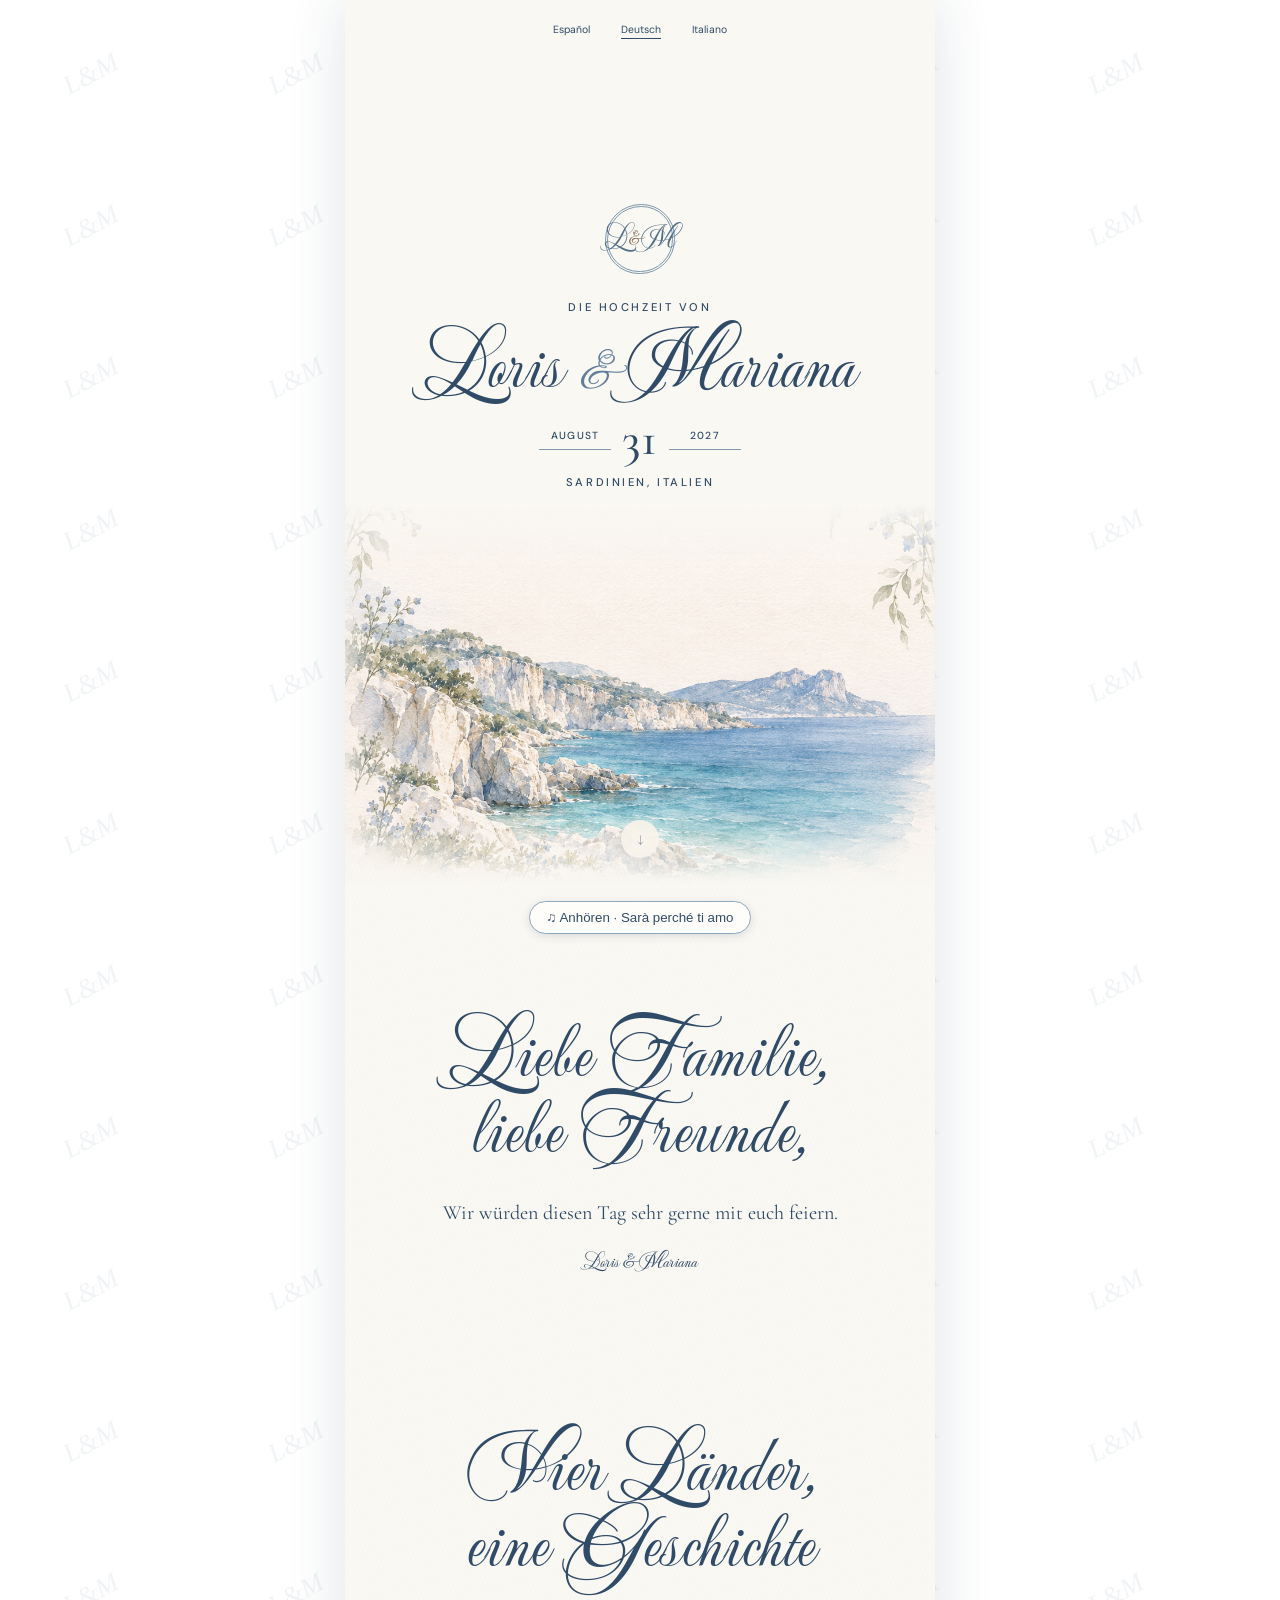
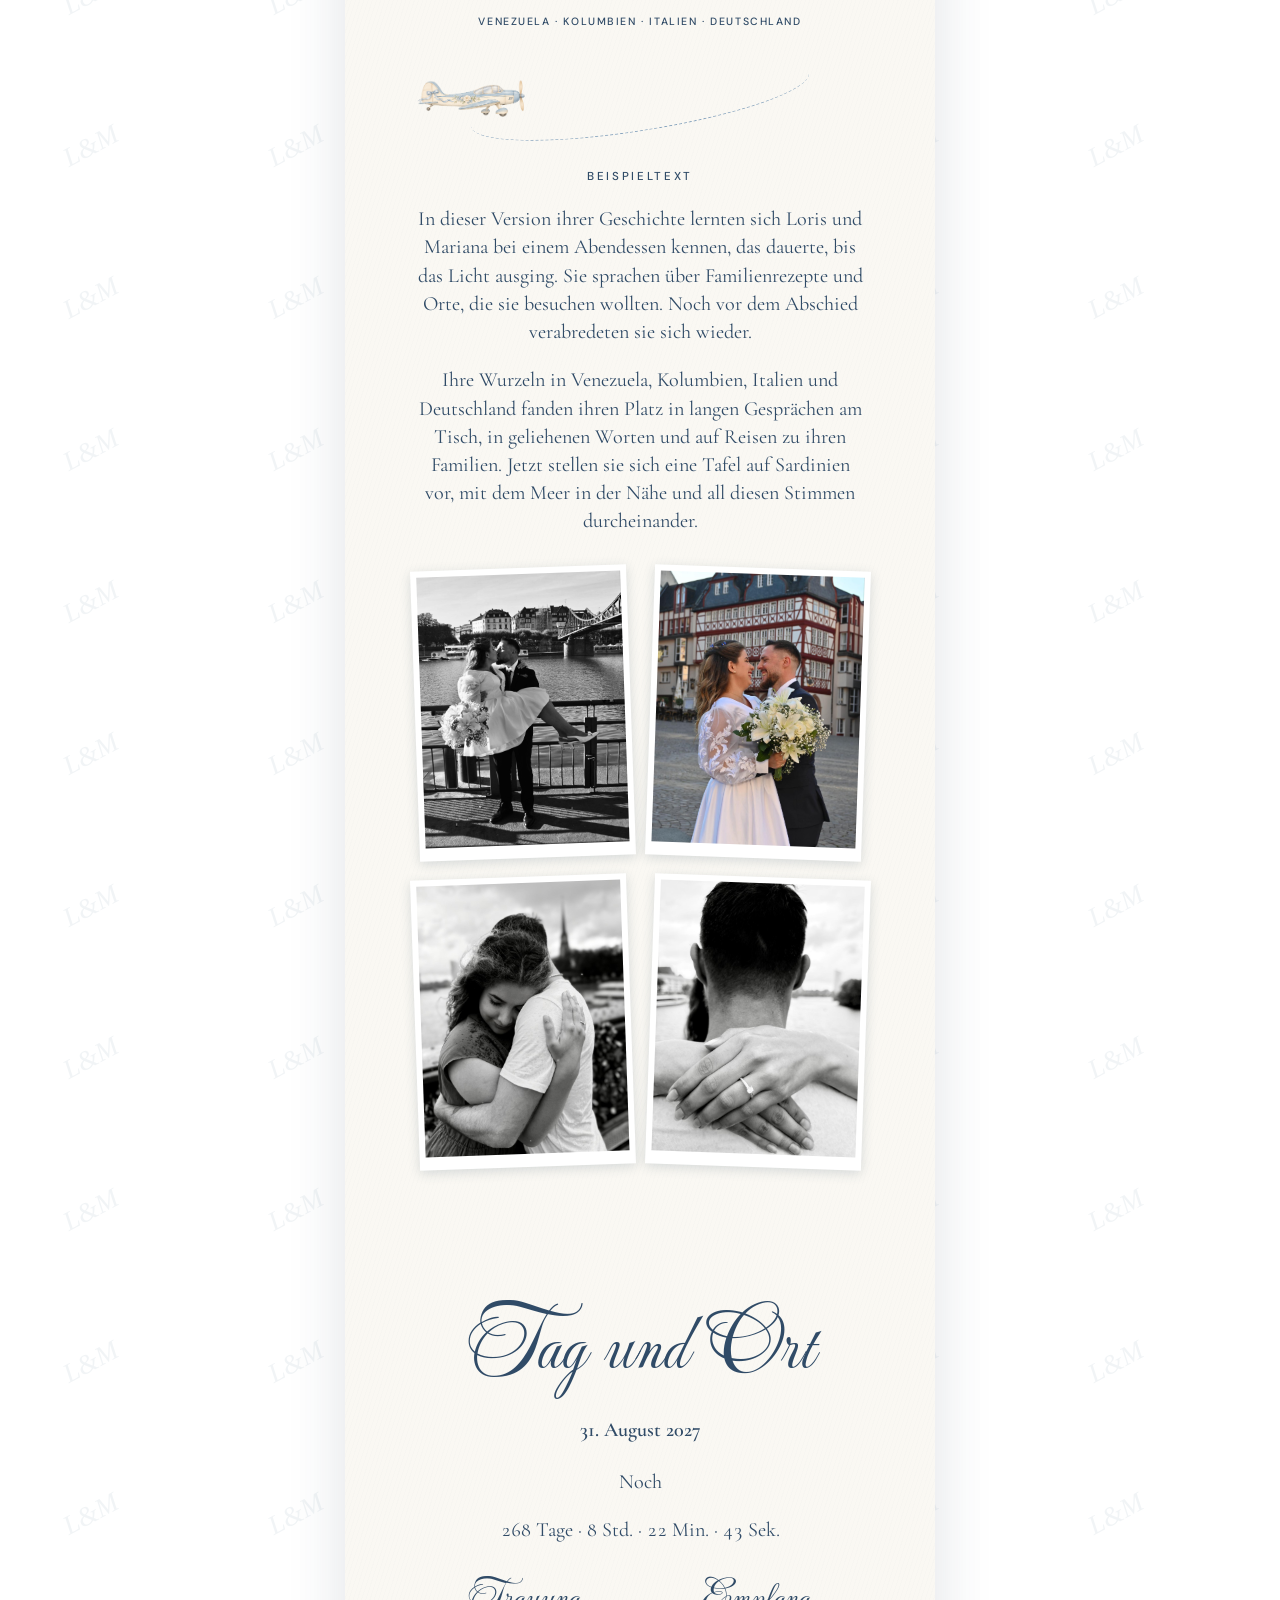
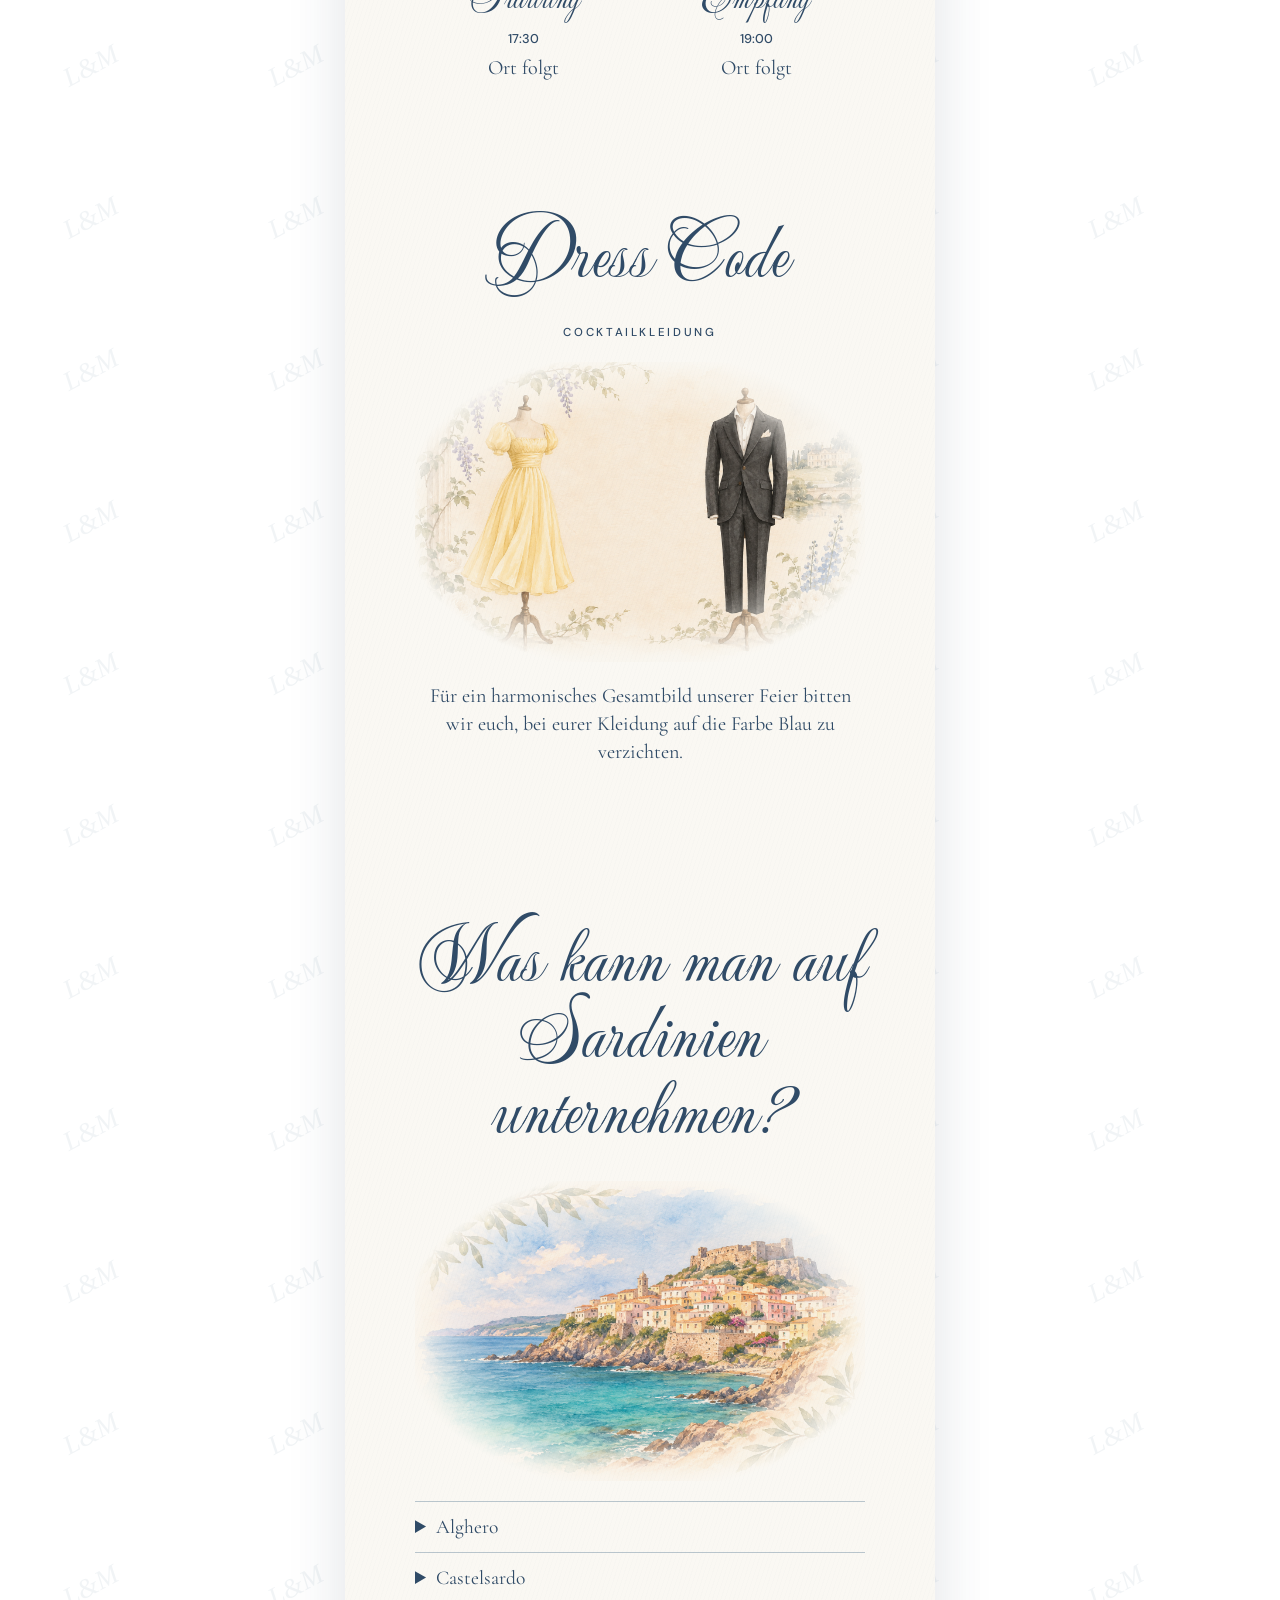
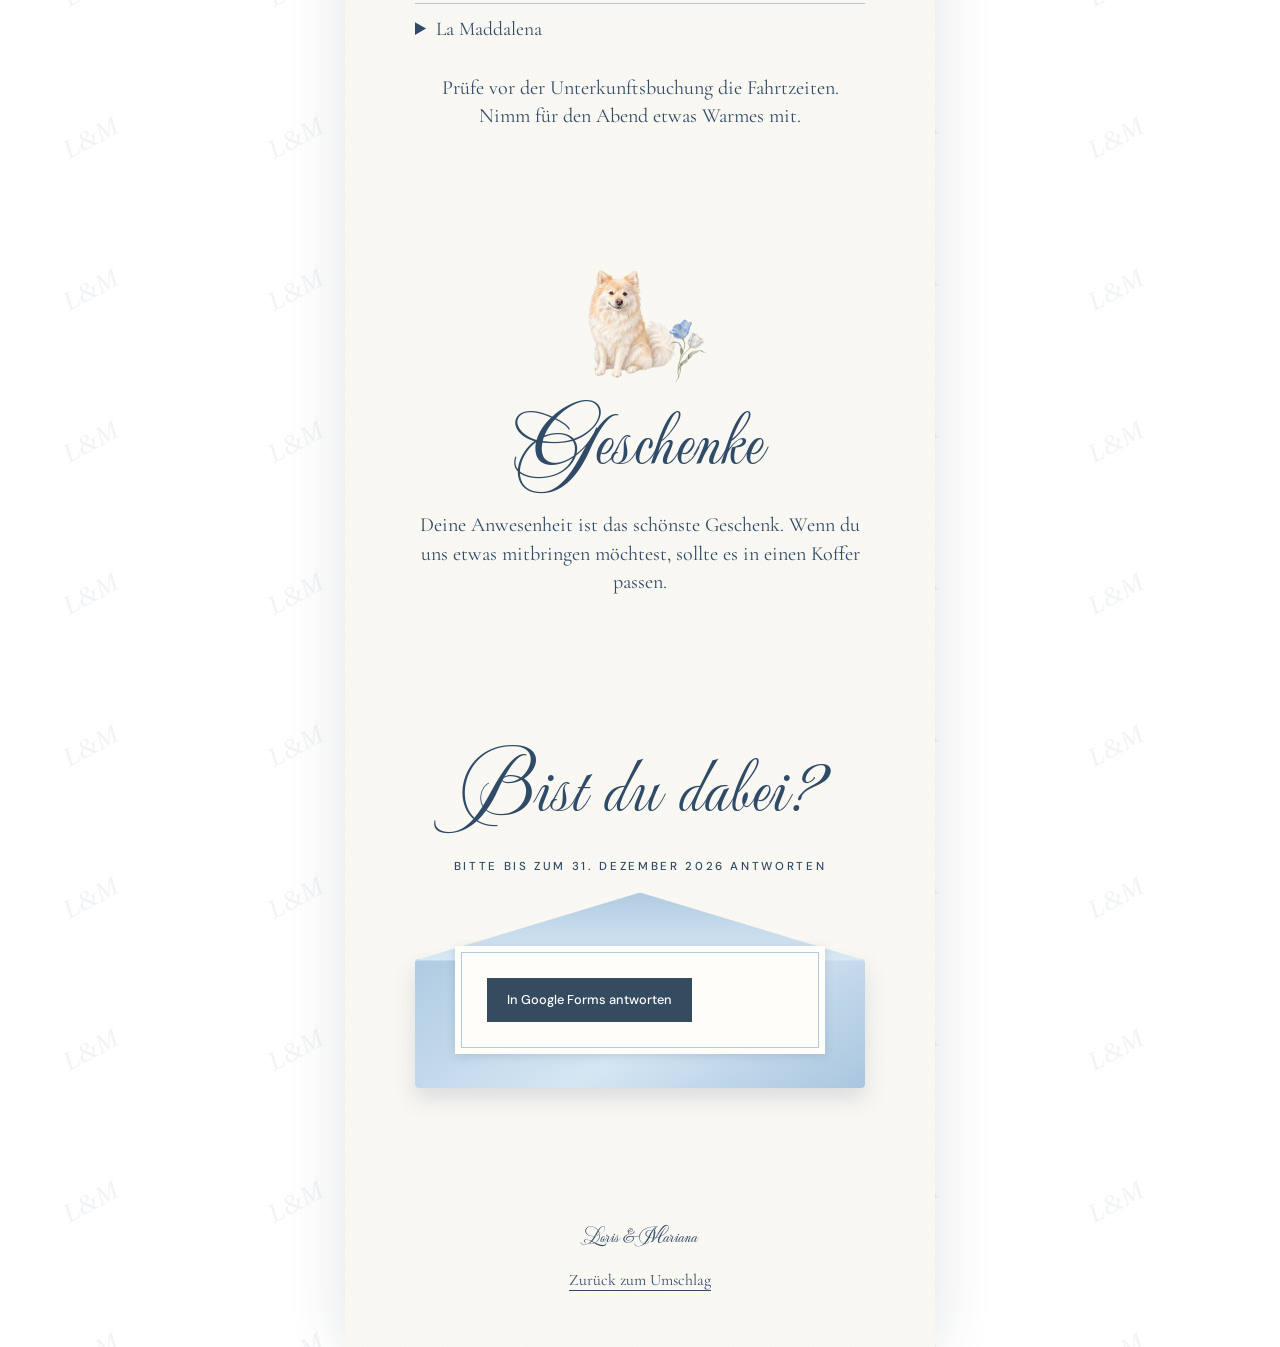
==== commit 52b26c7d: "Corrige el foco del título y mejora compatibilidad de animaciones" ====
--- a/einladung.html
+++ b/einladung.html
@@ -1,5 +1,5 @@
 ﻿<!doctype html>
-<html lang="de"><head><meta charset="utf-8"><meta name="viewport" content="width=device-width,initial-scale=1"><title>Loris &amp; Mariana</title><link rel="preconnect" href="https://fonts.googleapis.com"><link rel="preconnect" href="https://fonts.gstatic.com" crossorigin><link href="https://fonts.googleapis.com/css2?family=Mea+Culpa&amp;display=swap" rel="stylesheet"><link rel="stylesheet" href="estilo.css?v=lorenzo-sharp-6"><script src="boda-config.js" defer></script><script src="carta.js?v=lorenzo-sharp-6" defer></script></head>
+<html lang="de"><head><meta charset="utf-8"><meta name="viewport" content="width=device-width,initial-scale=1"><title>Loris &amp; Mariana</title><link rel="preconnect" href="https://fonts.googleapis.com"><link rel="preconnect" href="https://fonts.gstatic.com" crossorigin><link href="https://fonts.googleapis.com/css2?family=Mea+Culpa&amp;display=swap" rel="stylesheet"><link rel="stylesheet" href="estilo.css?v=safari-7"><script src="boda-config.js" defer></script><script src="carta.js?v=safari-7" defer></script></head>
 <body><main class="letter">
 <header class="hero"><nav class="languages" aria-label="ES · DE · IT"><a href="invitacion.html" lang="es">Español</a><a href="einladung.html" lang="de" aria-current="page">Deutsch</a><a href="invito.html" lang="it">Italiano</a></nav><div class="inscription"><p class="crest" aria-hidden="true">L<span class="monogram-amp">&amp;</span>M</p><p class="small">Die Hochzeit von</p><h1>Loris <i>&amp;</i> Mariana</h1><div class="date"><span>August</span><time datetime="2027-08-31">31</time><span>2027</span></div><p class="small">Sardinien, Italien</p></div><a class="scroll" href="#carta" aria-label="Einladung öffnen">↓</a></header><aside class="music-inline" id="music">
   <button type="button" id="music-toggle" aria-pressed="false" hidden><span aria-hidden="true">♫</span> <span class="music-action" data-play="Anhören" data-pause="Pausieren">Anhören</span> · Sarà perché ti amo</button>
@@ -29,3 +29,4 @@
 
 
 
+
--- a/estilo.css
+++ b/estilo.css
@@ -40,9 +40,7 @@
 summary { cursor:pointer; font-size:1.22rem; }
 @keyframes arrive { from { opacity:0; transform:translateY(12px); } to { opacity:1; transform:none; } }
 @keyframes unfold { from { opacity:0; transform:translateY(38px) scale(.97); } to { opacity:1; transform:none; } }
-@supports (animation-timeline: view()) {
-  .panel > :not(.flight,.lorenzo) { animation:arrive linear both; animation-timeline:view(); animation-range:entry 0% cover 25%; }
-}
+
 @media (prefers-reduced-motion:reduce) { *,*::before,*::after { animation:none!important; transition:none!important; scroll-behavior:auto!important; } }
 
 .envelope { animation-fill-mode:backwards; perspective:850px; }
@@ -290,3 +288,6 @@
 }
 
 
+
+.inscription h1[tabindex="-1"]:focus { outline:none; }
+.panel.is-revealing > :not(.flight,.lorenzo) { animation:arrive .65s ease-out both; }
